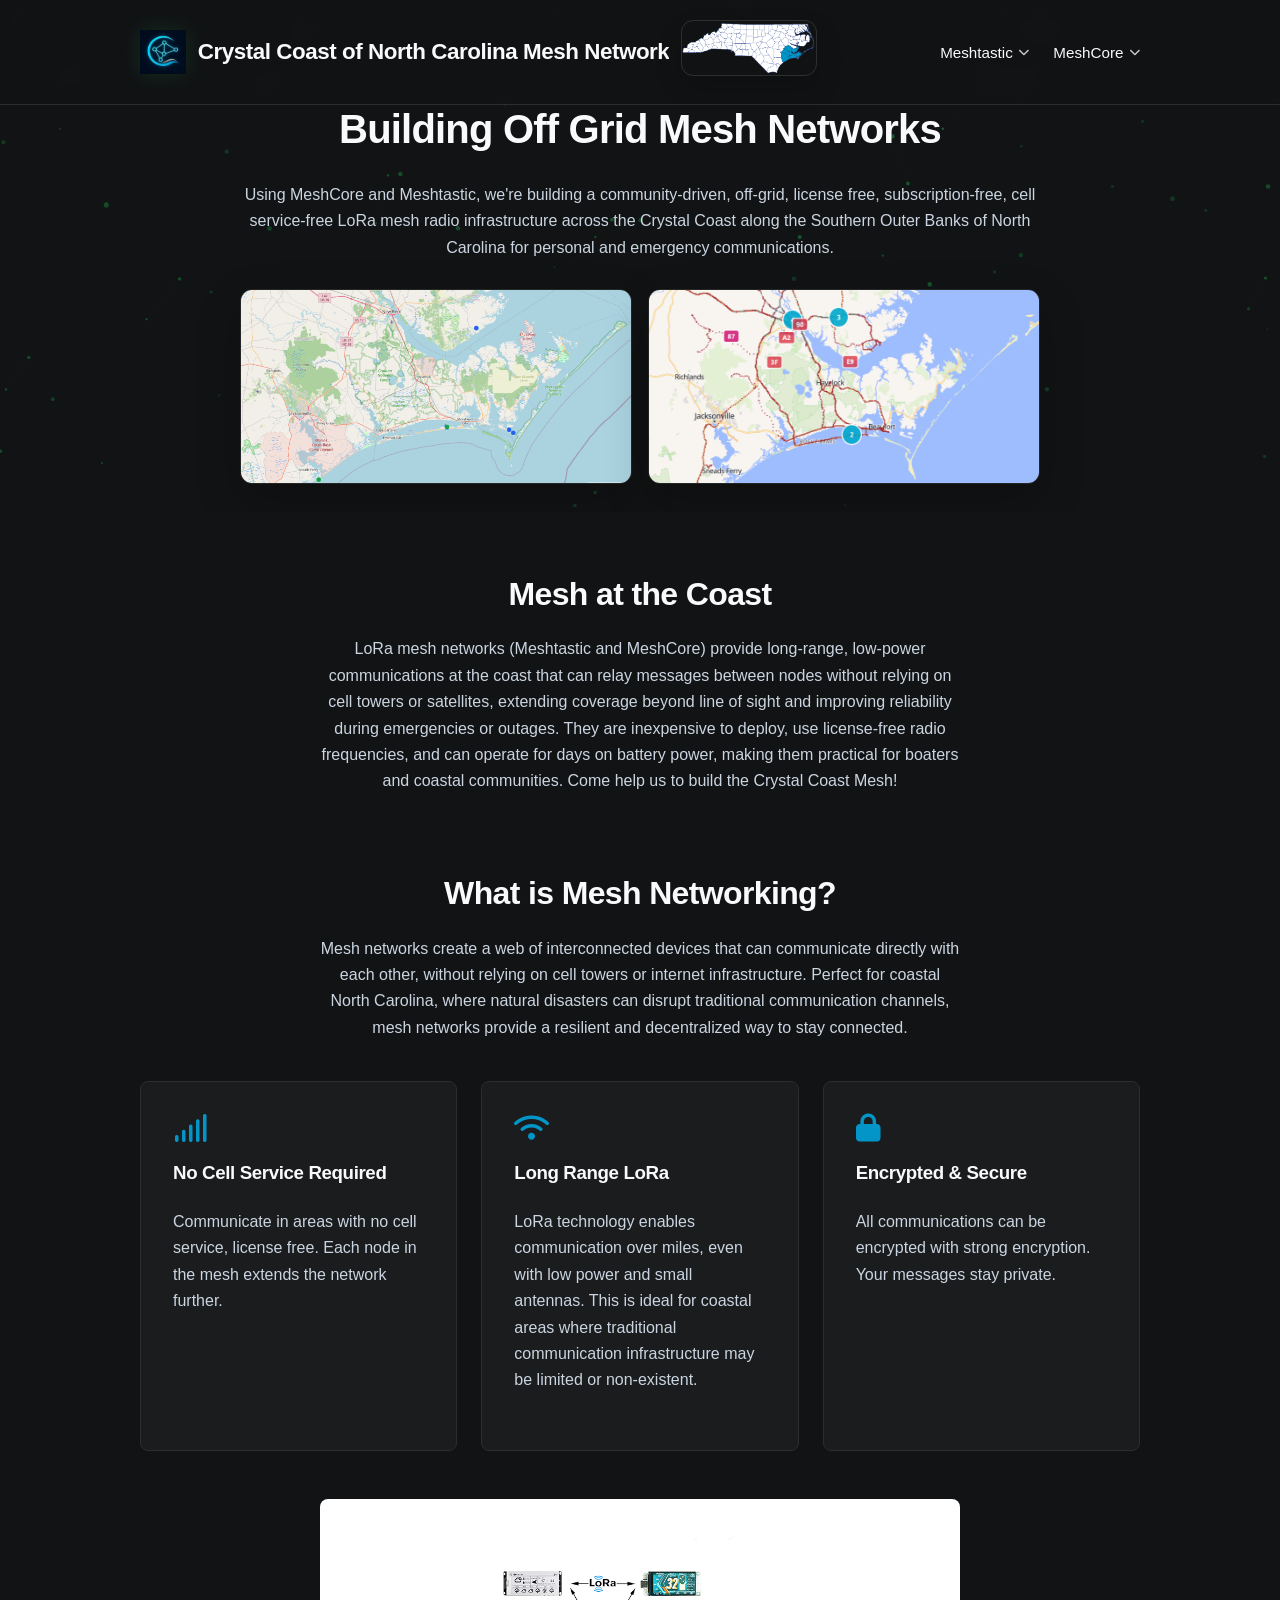
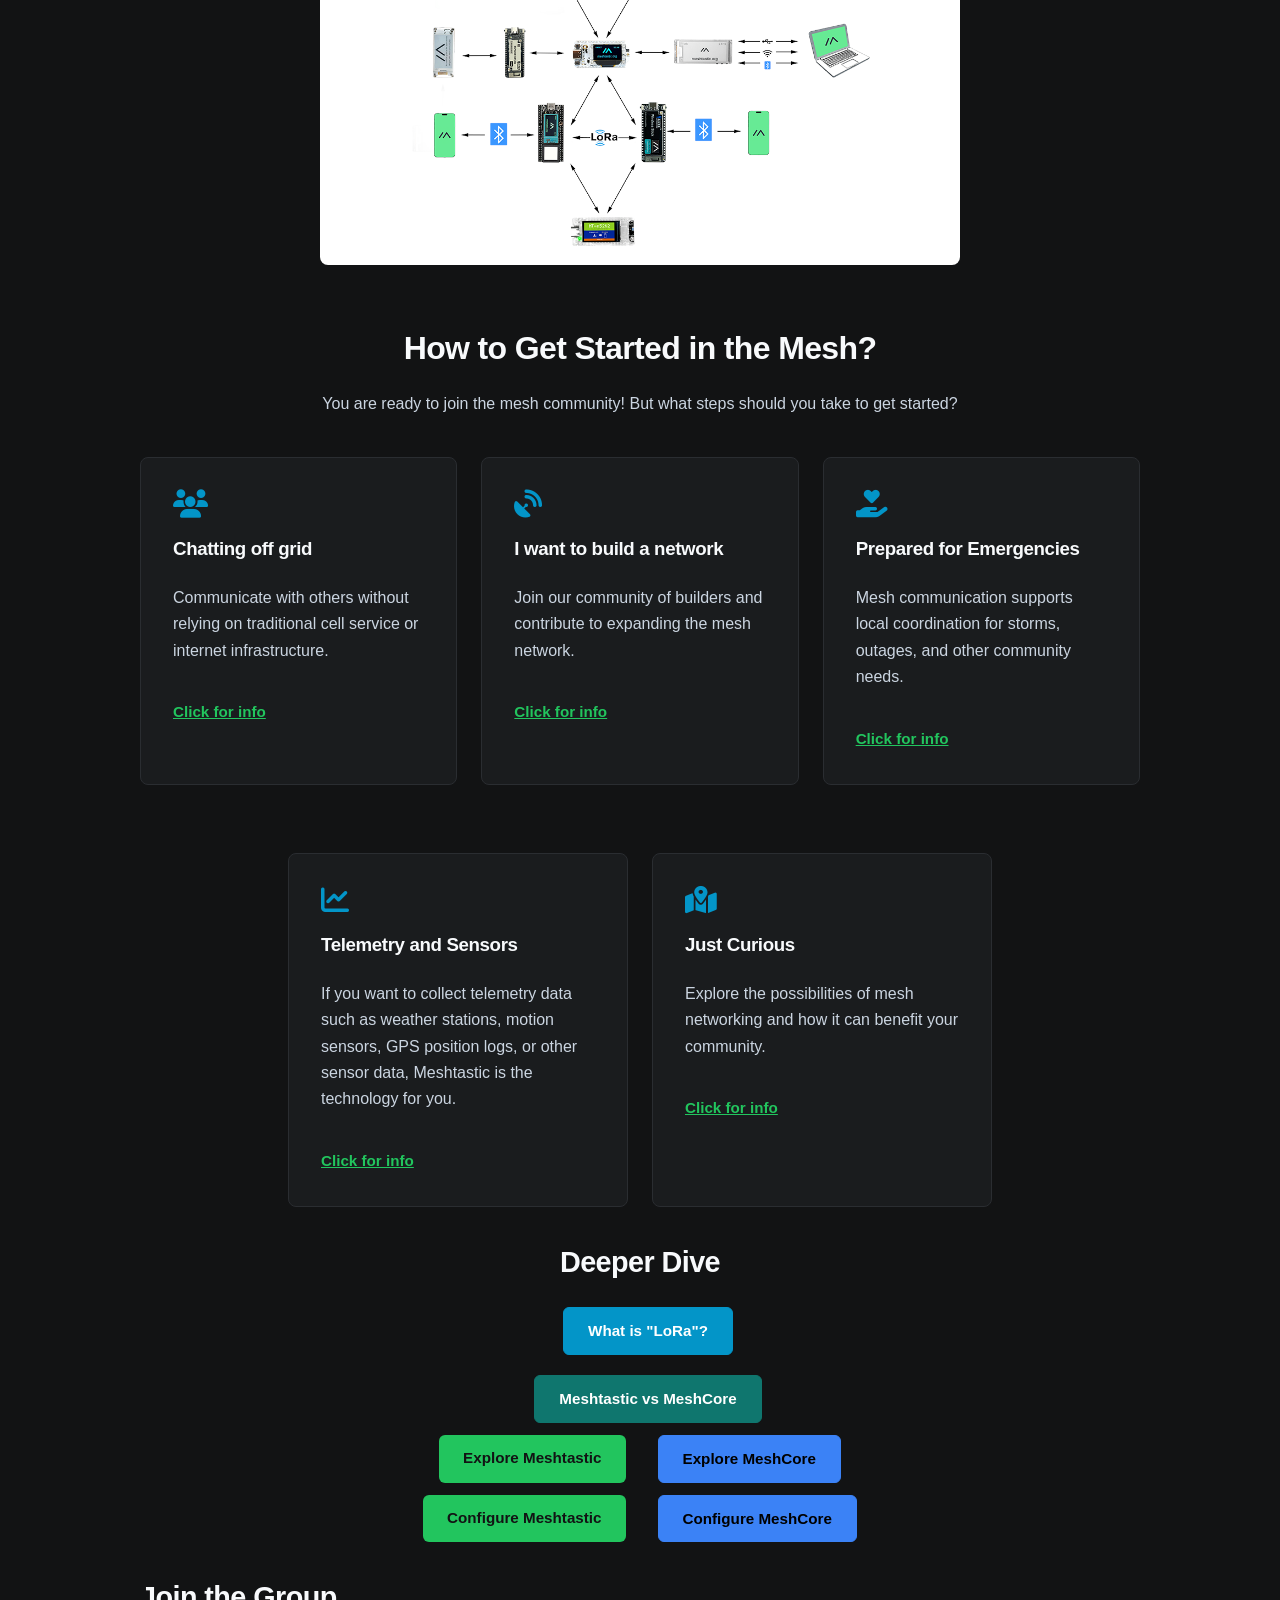
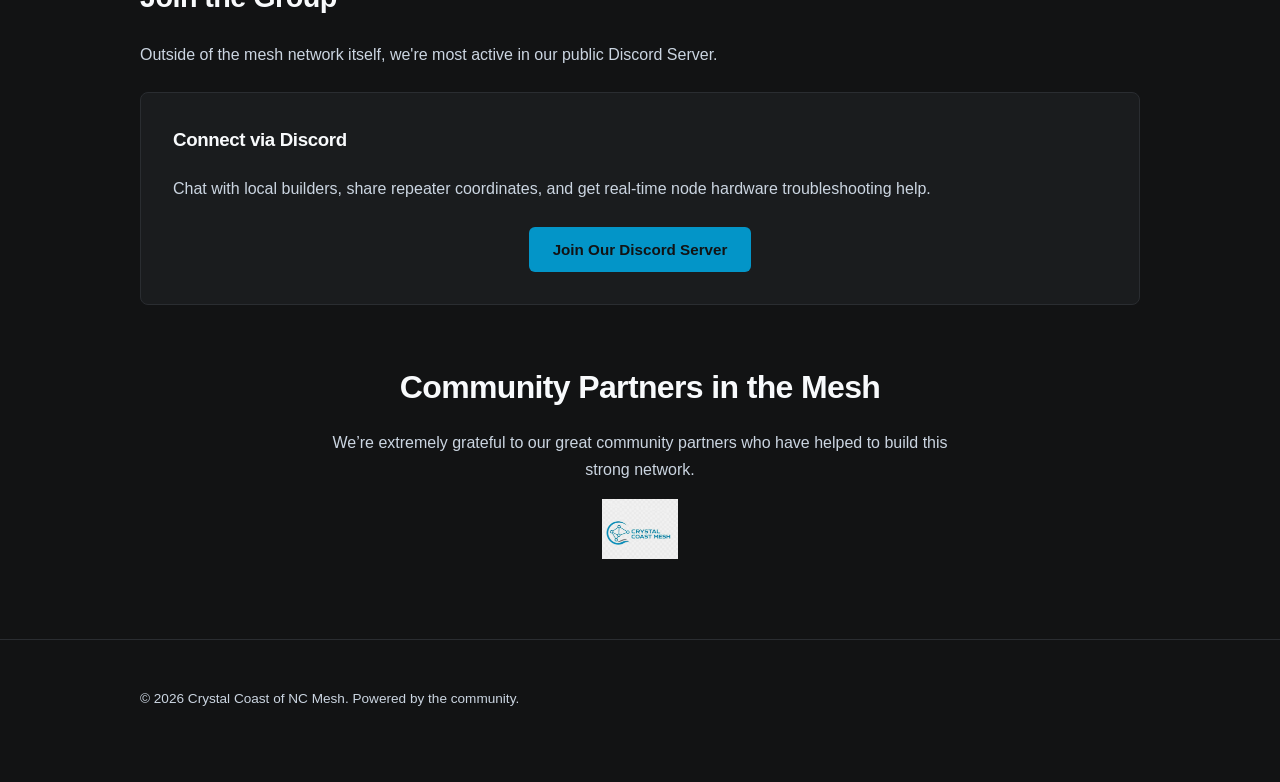
==== index.html @ 2c0e2b64 "Update homepage header and hero layout with mobile nav improvements" ====
<!DOCTYPE html>
<html lang="en">

<head>
    <meta charset="UTF-8">
    <meta name="viewport" content="width=device-width, initial-scale=1.0">
    <title>CC Mesh | Crystal Coast Mesh Network</title>
    <link rel="stylesheet" href="./includes/style.css">
    <link rel="stylesheet" href="https://cdnjs.cloudflare.com/ajax/libs/font-awesome/6.5.2/css/all.min.css"
        integrity="sha512-SnH5WK+bZxgPHs44uWIX+LLJAJ9/2PkPKZ5QiAj6Ta86w+fsb2TkcmfRyVX3pBnMFcV7oQPJkl9QevSCWr3W6A=="
        crossorigin="anonymous" referrerpolicy="no-referrer" />

    <script>
        document.addEventListener("DOMContentLoaded", () => {
            if (window.innerWidth <= 768) {
                const dropdownToggles = document.querySelectorAll('.dropdown-toggle');

                dropdownToggles.forEach(toggle => {
                    toggle.addEventListener('click', (e) => {
                        // Block direct redirect link if mobile sub-menu drawer is collapsed
                        e.preventDefault();
                        const parentLi = toggle.closest('.dropdown');

                        // Toggle active tracking layouts
                        parentLi.classList.toggle('active');
                        const targetMenu = parentLi.querySelector('.dropdown-menu');

                        if (targetMenu.style.display === 'block') {
                            targetMenu.style.display = 'none';
                        } else {
                            targetMenu.style.display = 'block';
                        }
                    });
                });
            }

            // --- 1. Clean Scroll Reveal Effect ---
            const observerOptions = { root: null, rootMargin: "0px", threshold: 0.1 };
            const revealObserver = new IntersectionObserver((entries, observer) => {
                entries.forEach(entry => {
                    if (entry.isIntersecting) {
                        entry.target.style.opacity = "1";
                        entry.target.style.transform = "translateY(0)";
                        observer.unobserve(entry.target);
                    }
                });
            }, observerOptions);

            const animatedElements = document.querySelectorAll(".card, .map-placeholder, .hero-content h1, .hero-content p");
            animatedElements.forEach(el => {
                el.style.opacity = "0";
                el.style.transform = "translateY(20px)";
                el.style.transition = "opacity 0.8s cubic-bezier(0.16, 1, 0.3, 1), transform 0.8s cubic-bezier(0.16, 1, 0.3, 1)";
                revealObserver.observe(el);
            });

            // --- 2. Seamless Mesh Network Canvas Engine ---
            const heroSection = document.querySelector(".hero");
            if (heroSection) {
                const canvas = document.createElement("canvas");
                const ctx = canvas.getContext("2d");

                Object.assign(canvas.style, {
                    position: "absolute", top: "0", left: "0", width: "100%", height: "100%",
                    zIndex: "0", pointerEvents: "none"
                });
                heroSection.style.position = "relative";
                heroSection.insertBefore(canvas, heroSection.firstChild);

                let points = [];
                let maxPoints = 110;
                const maxDist = 165;
                let mouse = { x: null, y: null, radius: 220 };

                window.addEventListener("mousemove", (e) => {
                    const rect = heroSection.getBoundingClientRect();
                    mouse.x = e.clientX - rect.left;
                    mouse.y = e.clientY - rect.top;
                });

                window.addEventListener("mouseleave", () => {
                    mouse.x = null;
                    mouse.y = null;
                });

                class MeshNode {
                    constructor(startX, startY) {
                        // Accepts coordinates if repositioning on screen resize boundaries
                        this.x = startX !== undefined ? startX : Math.random() * canvas.width;
                        this.y = startY !== undefined ? startY : Math.random() * canvas.height;
                        this.vx = (Math.random() - 0.5) * 0.16;
                        this.vy = (Math.random() - 0.5) * 0.16;
                        this.baseRadius = Math.random() * 1.5 + 0.8;
                        this.radius = this.baseRadius;
                        this.pulseFactor = Math.random() * Math.PI;
                        this.depth = Math.random() * 0.5 + 0.3;
                    }
                    update() {
                        this.x += this.vx;
                        this.y += this.vy;

                        if (this.x < 0) this.x = canvas.width;
                        if (this.x > canvas.width) this.x = 0;
                        if (this.y < 0) this.y = canvas.height;
                        if (this.y > canvas.height) this.y = 0;

                        this.pulseFactor += 0.012;
                        this.radius = this.baseRadius + Math.sin(this.pulseFactor) * 0.3;

                        if (mouse.x !== null && mouse.y !== null) {
                            const dx = mouse.x - this.x;
                            const dy = mouse.y - this.y;
                            const distance = Math.hypot(dx, dy);

                            if (distance < mouse.radius) {
                                const force = (mouse.radius - distance) / mouse.radius;
                                this.x -= (dx / distance) * force * 0.35;
                                this.y -= (dy / distance) * force * 0.35;
                            }
                        }
                    }
                    draw() {
                        ctx.beginPath();
                        ctx.arc(this.x, this.y, this.radius, 0, Math.PI * 2);
                        ctx.fillStyle = `rgba(34, 197, 94, ${this.depth * 0.5})`;
                        ctx.fill();
                    }
                }

                // SMART RESIZE: Scales coordinates instead of wiping arrays
                function resizeCanvas() {
                    const oldWidth = canvas.width || heroSection.offsetWidth;
                    const oldHeight = canvas.height || heroSection.offsetHeight;

                    canvas.width = heroSection.offsetWidth;
                    canvas.height = heroSection.offsetHeight;

                    const targetPoints = Math.min(Math.floor((canvas.width * canvas.height) / 7500), maxPoints);

                    if (points.length === 0) {
                        // Initial generation pass on boot up
                        for (let i = 0; i < targetPoints; i++) {
                            points.push(new MeshNode());
                        }
                    } else {
                        // Dynamically re-map current coordinate sets safely
                        points.forEach(p => {
                            p.x = (p.x / oldWidth) * canvas.width;
                            p.y = (p.y / oldHeight) * canvas.height;
                        });

                        // Add or trim nodes smoothly if canvas changes significantly
                        if (points.length < targetPoints) {
                            while (points.length < targetPoints) points.push(new MeshNode());
                        } else if (points.length > targetPoints) {
                            points.splice(targetPoints);
                        }
                    }
                }

                window.addEventListener("resize", resizeCanvas);
                resizeCanvas();

                function animateMesh() {
                    ctx.clearRect(0, 0, canvas.width, canvas.height);

                    for (let i = 0; i < points.length; i++) {
                        points[i].update();
                        points[i].draw();

                        for (let j = i + 1; j < points.length; j++) {
                            const dx = points[i].x - points[j].x;
                            const dy = points[i].y - points[j].y;
                            const dist = Math.hypot(dx, dy);

                            if (dist < maxDist) {
                                let alpha = (1 - dist / maxDist) * 0.13 * (points[i].depth * points[j].depth);

                                if (mouse.x !== null && mouse.y !== null) {
                                    const mDist1 = Math.hypot(mouse.x - points[i].x, mouse.y - points[i].y);
                                    const mDist2 = Math.hypot(mouse.x - points[j].x, mouse.y - points[j].y);
                                    if (mDist1 < mouse.radius || mDist2 < mouse.radius) {
                                        alpha *= 2.0;
                                    }
                                }

                                ctx.beginPath();
                                ctx.moveTo(points[i].x, points[i].y);
                                ctx.lineTo(points[j].x, points[j].y);
                                ctx.strokeStyle = `rgba(34, 197, 94, ${alpha})`;
                                ctx.lineWidth = dist < maxDist * 0.35 ? 0.8 : 0.4;
                                ctx.stroke();

                                if (Math.random() < 0.00025 && dist < maxDist * 0.6) {
                                    ctx.beginPath();
                                    const pct = (Date.now() % 1800) / 1800;
                                    const px = points[i].x + dx * pct;
                                    const py = points[i].y + dy * pct;
                                    ctx.arc(px, py, 1.8, 0, Math.PI * 2);
                                    ctx.fillStyle = `rgba(34, 197, 94, ${points[i].depth})`;
                                    ctx.fill();
                                }
                            }
                        }
                    }
                    requestAnimationFrame(animateMesh);
                }
                animateMesh();
            }

            // --- 3. Simple Back-To-Top Button ---
            const topBtn = document.createElement("button");
            topBtn.innerHTML = '<i class="fa-solid fa-arrow-up"></i>';
            Object.assign(topBtn.style, {
                position: "fixed", bottom: "30px", right: "30px", width: "45px", height: "45px",
                backgroundColor: "#1a1c1e", color: "#22c55e", border: "1px solid #2a2d31",
                borderRadius: "50%", cursor: "pointer", display: "none", zIndex: "2000",
                boxShadow: "0 4px 12px rgba(0,0,0,0.4)", transition: "all 0.3s ease"
            });
            document.body.appendChild(topBtn);

            window.addEventListener("scroll", () => {
                topBtn.style.display = window.scrollY > 400 ? "block" : "none";
            });

            const navToggle = document.querySelector('.nav-toggle');
            const navbar = document.querySelector('.navbar');
            if (navToggle && navbar) {
                navToggle.addEventListener('click', () => {
                    const isOpen = navbar.classList.toggle('nav-open');
                    navToggle.setAttribute('aria-expanded', isOpen ? 'true' : 'false');
                });
            }

            const featureCards = document.querySelectorAll('.feature-card');
            const featurePopup = document.getElementById('feature-popup');
            const featurePopupTitle = document.getElementById('feature-popup-title');
            const featurePopupText = document.getElementById('feature-popup-text');
            const featurePopupLink = document.getElementById('feature-popup-link');
            const featurePopupClose = document.querySelector('.feature-popup-close');

            featureCards.forEach(card => {
                card.addEventListener('click', () => {
                    featurePopupTitle.textContent = card.dataset.title;
                    featurePopupText.textContent = card.dataset.text;
                    if (card.dataset.link) {
                        featurePopupLink.href = card.dataset.link;
                        featurePopupLink.textContent = card.dataset.linkLabel || 'Learn More';
                        featurePopupLink.style.backgroundColor = card.dataset.linkColor || '';
                        featurePopupLink.style.borderColor = card.dataset.linkColor || '';
                        featurePopupLink.style.display = 'inline-block';
                    } else {
                        featurePopupLink.style.backgroundColor = '';
                        featurePopupLink.style.borderColor = '';
                        featurePopupLink.style.display = 'none';
                    }
                    featurePopup.classList.add('active');
                    featurePopup.setAttribute('aria-hidden', 'false');
                });
            });

            const closePopup = () => {
                featurePopup.classList.remove('active');
                featurePopup.setAttribute('aria-hidden', 'true');
                featurePopupLink.style.backgroundColor = '';
                featurePopupLink.style.borderColor = '';
                featurePopupLink.style.display = 'none';
            };

            featurePopupClose.addEventListener('click', closePopup);
            featurePopup.addEventListener('click', (e) => {
                if (e.target === featurePopup) closePopup();
            });

            document.addEventListener('keydown', (e) => {
                if (e.key === 'Escape') closePopup();
            });

            topBtn.addEventListener("click", () => window.scrollTo({ top: 0, behavior: "smooth" }));
            topBtn.addEventListener("mouseenter", () => {
                topBtn.style.backgroundColor = "rgba(34, 197, 94, 0.1)";
                topBtn.style.borderColor = "#22c55e";
                topBtn.style.boxShadow = "0 0 15px rgba(34, 197, 94, 0.3)";
            });
            topBtn.addEventListener("mouseleave", () => {
                topBtn.style.backgroundColor = "#1a1c1e";
                topBtn.style.borderColor = "#2a2d31";
                topBtn.style.boxShadow = "0 4px 12px rgba(0,0,0,0.4)";
            });
        });
    </script>


</head>

<body>

    <!-- Header Navigation Bar Layer -->
    <header class="navbar">
        <div class="container">
            <div class="header-brand">
                <!-- Path explicitly updated to target the local directory syntax -->
                <a href="index.html" class="logo-brand">
                    <img src="./img/CCM_logo-night.png" alt="CC Mesh Logo" class="brand-img">
                </a>
                <div class="brand-text">Crystal Coast of North Carolina Mesh Network</div>
                <div class="header-map">
                    <img src="./img/north-carolina-map-1200px-edit-sized.png" alt="North Carolina map">
                </div>
            </div>
            <button class="nav-toggle" aria-expanded="false" aria-label="Toggle navigation">
                <i class="fa-solid fa-bars"></i>
            </button>
            <nav>
                <ul class="nav-links">
                    <!-- Meshtastic Dropdown Nesting Menu -->
                    <li class="dropdown">
                        <a href="meshtastic.html" class="dropdown-toggle">Meshtastic <i
                                class="fa-solid fa-chevron-down nav-arrow"></i></a>
                        <ul class="dropdown-menu">
                            <li><a href="meshtastic-vs-meshcore.html"><i class="fa-solid fa-scale-balanced"></i> Meshtastic vs MeshCore</a></li>
                            <li><a href="meshtastic.html"><i class="fa-solid fa-circle-info"></i> Network Info</a></li>
                            <li><a href="config-meshtastic.html"><i class="fa-solid fa-sliders"></i> Setup Instructions</a>
                            </li>
                        </ul>
                    </li>

                    <!-- MeshCore Dropdown Nesting Menu -->
                    <li class="dropdown">
                        <a href="meshcore.html" class="dropdown-toggle">MeshCore <i
                                class="fa-solid fa-chevron-down nav-arrow"></i></a>
                        <ul class="dropdown-menu">
                            <li><a href="meshtastic-vs-meshcore.html"><i class="fa-solid fa-scale-balanced"></i> Meshtastic vs MeshCore</a></li>
                            <li><a href="meshcore.html"><i class="fa-solid fa-circle-info"></i> Network Info</a></li>
                            <li><a href="config-meshcore.html"><i class="fa-solid fa-sliders"></i> Setup Instructions</a>
                            </li>
                        </ul>
                    </li>
                </ul>
            </nav>
        </div>
    </header>

    <!-- Canvas Hero Target Zone -->
    <section class="hero">
        <div class="container hero-content">
            <h1>Building Off Grid Mesh Networks</h1>
            <p>Using MeshCore and Meshtastic, we're building a community-driven, off-grid, license free, subscription-free, cell service-free LoRa mesh radio infrastructure across the Crystal Coast along the Southern Outer Banks of North Carolina for personal and emergency communications.</p>
            <div class="hero-image side-by-side">
                <img src="./img/MeshtasticEWNBannerMap.png" alt="Meshtastic EWN banner map">
                <img src="./img/EWNBannerMap.png" alt="EWN banner map">
            </div>
        </div>
    </section>
    <section class="hero-content-block">
        <div class="container">
            <div class="hero-content-extended">
                <h2>Mesh at the Coast</h2>
                <p>LoRa mesh networks (Meshtastic and MeshCore) provide long-range, low-power communications at the coast that can relay messages between nodes without relying on cell towers or satellites, extending coverage beyond line of sight and improving reliability during emergencies or outages. They are inexpensive to deploy, use license-free radio frequencies, and can operate for days on battery power, making them practical for boaters and coastal communities. Come help us to build the Crystal Coast Mesh!</p>
            </div>
        </div>
    </section>
    <section class="hero-content-block">
        <div class="container">
            <div class="hero-content-extended">
                <h2>What is Mesh Networking?</h2>
                <p>Mesh networks create a web of interconnected devices that can communicate directly with each other, without relying on cell towers or internet infrastructure. Perfect for coastal North Carolina, where natural disasters can disrupt traditional communication channels, mesh networks provide a resilient and decentralized way to stay connected.</p>
            </div>
        </div>
    </section>

    <!-- Project Pillars Layout Block -->
    <section id="about" class="features">
        <div class="container">
            <div class="grid-3">
                <div class="card feature-card" data-title="No Cell Service Required" data-text="Stay connected in areas without coverage by relying on local mesh nodes and repeater links.">
                    <i class="fa-solid fa-signal feature-icon" style="color: #0395c8;"></i>
                    <h3>No Cell Service Required</h3>
                    <p>Communicate in areas with no cell service, license free. Each node in the mesh extends the network further.</p>
                </div>
                <div class="card feature-card" data-title="Long Range LoRa" data-text="LoRa links can reach impressive distances with low power, making them ideal for coastal and rural use.">
                    <i class="fa-solid fa-wifi feature-icon" style="color: #0395c8;"></i>
                    <h3>Long Range LoRa</h3>
                    <p>LoRa technology enables communication over miles, even with low power and small antennas. This is ideal for coastal areas where traditional communication infrastructure may be limited or non-existent.</p>
                </div>
                <div class="card feature-card" data-title="Encrypted & Secure" data-text="Your messages can be protected with encryption so communications stay private and resilient.">
                    <i class="fa-solid fa-lock feature-icon" style="color: #0395c8;"></i>
                    <h3>Encrypted & Secure</h3>
                    <p>All communications can be encrypted with strong encryption. Your messages stay private.</p>
                </div>
            </div>
        </div>
    </section>
    <section class="hero-content-block">
        <div class="container">
            <div class="hero-content-extended">
                <img src="./img/meshtasti-relatedc-.png" alt="Meshtastic related graphic" style="margin-bottom: 1rem; max-width: 100%; height: auto; border-radius: 0.5rem;">
                <h2>How to Get Started in the Mesh?</h2>
                <p>You are ready to join the mesh community! But what steps should you take to get started?</p>
             </div>
        </div>
    </section>
    <section class="features">
        <div class="container" style="display: flex; flex-direction: column; align-items: center;">
            <div class="grid-3">
                <div class="card feature-card" data-title="Start with Meshtastic" data-text="Meshtastic is the easiest way to get started with off-grid messaging. Grab a $20 device, flash it in your browser, and pair it with your phone." data-link="meshtastic.html" data-link-label="Go to Meshtastic Page">
                    <i class="fa-solid fa-users feature-icon" style="color: #0395c8;"></i>
                    <h3>Chatting off grid</h3>
                    <p>Communicate with others without relying on traditional cell service or internet infrastructure.</p>
                    <a href="#" class="popup-link" onclick="event.preventDefault();">Click for info</a>
                </div>
                <div class="card feature-card" data-title="Explore MeshCore" data-text="MeshCore is built for network infrastructure with dedicated repeaters and room servers. Great for planned deployments and larger networks." data-link="meshcore.html" data-link-label="Go to MeshCore Page" data-link-color="#3b82f6">
                    <i class="fa-solid fa-satellite-dish feature-icon" style="color: #0395c8;"></i>
                    <h3>I want to build a network</h3>
                    <p>Join our community of builders and contribute to expanding the mesh network.</p>
                    <a href="#" class="popup-link" onclick="event.preventDefault();">Click for info</a>
                </div>
                <div class="card feature-card" data-title="Build Your Emergency Kit" data-text="A standalone device like the T-Deck with a good antenna gives you comms when cell and internet are down. No phone needed.">
                    <i class="fa-solid fa-hand-holding-heart feature-icon" style="color: #0395c8;"></i>
                    <h3>Prepared for Emergencies</h3>
                    <p>Mesh communication supports local coordination for storms, outages, and other community needs.</p>
                    <a href="#" class="popup-link" onclick="event.preventDefault();">Click for info</a>
                </div>
            </div>
            <div style="height: 1.25rem;"></div>
            <div style="display: flex; justify-content: center; gap: 1.5rem; flex-wrap: wrap; margin: 1.5rem auto 0; max-width: 900px; width: 100%;">
                <div class="card feature-card" style="flex: 0 1 340px; max-width: 340px;" data-title="Telemetry and Sensors" data-text="If you want to collect telemetry data such as weather stations, motion sensors, GPS position logs, or other sensor data, Meshtastic is the technology for you." data-link="meshtastic.html" data-link-label="Go to Meshtastic Page">
                    <i class="fa-solid fa-chart-line feature-icon" style="color: #0395c8;"></i>
                    <h3>Telemetry and Sensors</h3>
                    <p>If you want to collect telemetry data such as weather stations, motion sensors, GPS position logs, or other sensor data, Meshtastic is the technology for you.</p>
                    <a href="#" class="popup-link" onclick="event.preventDefault();">Click for info</a>
                </div>
                <div class="card feature-card" style="flex: 0 1 340px; max-width: 340px;" data-title="Learn the Basics" data-text="Mesh networking lets devices talk to each other without cell towers or internet. LoRa radios can reach miles on tiny amounts of power." data-link="lora.html" data-link-label="Go to What is LoRa?" data-link-color="#0395c8">
                    <i class="fa-solid fa-map-location-dot feature-icon" style="color: #0395c8;"></i>
                    <h3>Just Curious</h3>
                    <p>Explore the possibilities of mesh networking and how it can benefit your community.</p>
                    <a href="#" class="popup-link" onclick="event.preventDefault();">Click for info</a>
                </div>
            </div>
        </div>
    </section>

    <div id="feature-popup" class="feature-popup" aria-hidden="true">
        <div class="feature-popup-content">
            <button class="feature-popup-close" aria-label="Close popup">×</button>
            <h3 id="feature-popup-title"></h3>
            <p id="feature-popup-text"></p>
            <a id="feature-popup-link" href="meshtastic.html" class="btn btn-primary" style="margin-top: 1rem; display: none;">Go to Meshtastic Page</a>
        </div>
    </div>
    <section class="hero-buttons-section">
        <div class="container">
            <h2 style="text-align: center; margin-bottom: 1rem;">Deeper Dive</h2>
            <div class="hero-buttons">
                <a href="lora.html" class="btn btn-secondary" style="background-color: #0395c8 !important; color: #ffffff !important; border-color: #0395c8;">What is "LoRa"?</a>
            </div>
            <div class="hero-buttons">
                <a href="meshtastic-vs-meshcore.html" class="btn btn-secondary" style="background-color: #0f766e !important; color: #ffffff !important; border-color: #0f766e;">Meshtastic vs MeshCore</a>
            </div>
            <div class="hero-buttons" style="margin-top: 0.75rem;">
                <a href="meshtastic.html" class="btn btn-primary">Explore Meshtastic</a>
                <a href="meshcore.html" class="btn btn-secondary" style="background-color: #3b82f6 !important; color: #000000 !important; border-color: #3b82f6;">Explore MeshCore</a>
            </div>
            <div class="hero-buttons" style="margin-top: 0.75rem;">
                <a href="config-meshtastic.html" class="btn btn-primary">Configure Meshtastic</a>
                <a href="config-meshcore.html" class="btn btn-secondary" style="background-color: #3b82f6 !important; color: #000000 !important; border-color: #3b82f6;">Configure MeshCore</a>
            </div>
        </div>
    </section>
    <section class="guide-section">
        <div class="container">
            <h2>Join the Group</h2>
            <p>Outside of the mesh network itself, we're most active in our public Discord Server.</p>
            <div class="card">
                <h3>Connect via Discord</h3>
                <p>Chat with local builders, share repeater coordinates, and get real-time node hardware troubleshooting
                    help.</p>
                <a href="https://discord.gg/AXgrQzhGuX" target="_blank" class="btn btn-primary" style="background-color: #0395c8; border-color: #0395c8; display: block; width: fit-content; margin: 0.5rem auto 0;">Join Our
                    Discord Server</a>
            </div>
        </div>
    </section>

    <section class="hero-content-block">
        <div class="container">
            <div class="hero-content-extended">
                <h2>Community Partners in the Mesh</h2>
                <p>We’re extremely grateful to our great community partners who have helped to build this strong network.</p>
                <div class="logo-strip">
                    <img src="./img/CrystalCoastMesh.png" alt="Crystal Coast Mesh logo" class="partner-logo">
                    <img src="./img/pka_logo.png" alt="PKA logo" class="partner-logo" hidden>
                    <img src="./img/topks_logo.webp" alt="Topks logo" class="partner-logo" hidden>
                </div>
            </div>
        </div>
    </section>

    <footer class="footer">
        <div class="container">
            <p>© 2026 Crystal Coast of NC Mesh. Powered by the community.</p>
        </div>
    </footer>

    <!-- Insert your smart canvas animation script asset block directly below here -->
</body>

</html>
---- includes/style.css ----
/* ==========================================================================
   1. Core Variables & Base Reset Matrix
   ========================================================================== */
:root {
    --bg-dark: #121314;       /* Deep obsidian canvas background tint */
    --bg-card: #1a1c1e;       /* Clean matte dark-gray container background */
    --text-main: #f8fafc;     /* Clean off-white bold header text elements */
    --text-muted: #cbd5e1;    /* Highly readable slate-gray base copy text */
    --accent-green: #22c55e;  /* Distinctive NC Mesh vibrant brand green */
    --border-color: #2a2d31;  /* Balanced section division boundary line border */
}

* {
    margin: 0;
    padding: 0;
    box-sizing: border-box;
}

html {
    scroll-behavior: smooth;
}

body {
    font-family: -apple-system, BlinkMacSystemFont, "Segoe UI", Roboto, Helvetica, Arial, sans-serif;
    background-color: var(--bg-dark);
    color: var(--text-muted);
    line-height: 1.65;
    font-size: 1rem;
    overflow-x: hidden;
}

.container {
    width: 90%;
    max-width: 1000px;
    margin: 0 auto;
}

/* ==========================================================================
   2. Browser Custom Scrollbar Elements
   ========================================================================== */
::-webkit-scrollbar {
    width: 10px;
    height: 10px;
}

::-webkit-scrollbar-track {
    background: var(--bg-dark);
}

::-webkit-scrollbar-thumb {
    background: #2a2d31;
    border-radius: 20px;
    border: 2px solid var(--bg-dark);
    transition: background 0.3s ease;
}

::-webkit-scrollbar-thumb:hover {
    background: var(--accent-green);
    box-shadow: 0 0 10px rgba(34, 197, 94, 0.5);
}

@supports (scrollbar-color: auto) {
    html {
        scrollbar-width: thin;
        scrollbar-color: #2a2d31 var(--bg-dark);
    }
}

/* ==========================================================================
   3. Global Typography & Core Anchor Formatting
   ========================================================================== */
h1, h2, h3, .hero h1 {
    color: var(--text-main);
    font-weight: 700;
    letter-spacing: -0.02em;
    margin-bottom: 1.25rem;
}

.hero h1 {
    font-size: 2.5rem;
}

h2 {
    font-size: 1.8rem;
    margin-top: 2rem;
}

p {
    margin-bottom: 1.5rem;
    color: var(--text-muted);
}

a {
    color: var(--accent-green);
    text-decoration: none;
    font-weight: 500;
    transition: opacity 0.2s ease, text-shadow 0.3s ease !important;
}

a:hover {
    text-decoration: underline;
    opacity: 0.9;
    text-shadow: 0 0 8px rgba(34, 197, 94, 0.6);
}

/* ==========================================================================
   4. Header Navigation Bar Layout & Logo Branding
   ========================================================================== */
.navbar {
    background-color: rgba(18, 19, 20, 0.9);
    backdrop-filter: blur(10px);
    -webkit-backdrop-filter: blur(10px);
    position: fixed;
    top: 0;
    width: 100%;
    z-index: 1000;
    border-bottom: 1px solid var(--border-color);
    padding: 1.25rem 0;
}

.navbar .container {
    display: flex;
    justify-content: space-between;
    align-items: center;
    gap: 1rem;
}

.header-brand {
    display: flex;
    align-items: center;
    gap: 0.75rem;
    flex-wrap: nowrap;
    min-width: 0;
}

.logo-brand {
    display: flex;
    align-items: center;
    gap: 0.75rem;
    text-decoration: none;
    padding: 0.25rem 0;
}

.brand-text {
    flex: 1 1 auto;
    min-width: 0;
    margin: 0;
    line-height: 1.2;
    white-space: nowrap;
    overflow: hidden;
    text-overflow: ellipsis;
}

.header-map img {
    height: 3.5rem;
    width: auto;
    display: inline-block;
    border-radius: 0.75rem;
    border: 1px solid rgba(255, 255, 255, 0.12);
    box-shadow: 0 12px 26px rgba(0, 0, 0, 0.18);
}

.brand-img {
    height: 44px;
    width: auto;
    object-fit: contain;
    filter: drop-shadow(0 0 10px rgba(34, 197, 94, 0.15));
    transition: transform 0.4s cubic-bezier(0.16, 1, 0.3, 1) !important;
}

.brand-text {
    font-size: 1.4rem;
    font-weight: 700;
    color: var(--text-main);
    letter-spacing: -0.02em;
    transition: color 0.3s ease;
}

.brand-text span {
    color: var(--accent-green);
    font-weight: 800;
}

.logo-brand:hover {
    text-decoration: none;
}

.logo-brand:hover .brand-img {
    transform: scale(1.04);
    filter: drop-shadow(0 0 16px rgba(34, 197, 94, 0.45));
}

.logo-brand:hover .brand-text {
    text-shadow: 0 0 8px rgba(255, 255, 255, 0.2);
}

@media (max-width: 900px) {
    .navbar .container {
        flex-direction: column;
        align-items: flex-start;
    }

    .header-brand {
        width: 100%;
    }

    .nav-links {
        width: 100%;
        margin-top: 0.75rem;
    }
}

.nav-links {
    display: flex;
    list-style: none;
    gap: 1.5rem;
}

.nav-toggle {
    display: none;
    background: transparent;
    border: 1px solid rgba(255,255,255,0.15);
    color: var(--text-main);
    padding: 0.65rem 0.75rem;
    border-radius: 0.5rem;
    cursor: pointer;
    font-size: 1.1rem;
    align-self: center;
}

.nav-toggle:hover {
    background: rgba(255,255,255,0.05);
}

.nav-links a {
    color: var(--text-main);
    font-weight: 500;
    font-size: 0.95rem;
    transition: all 0.4s cubic-bezier(0.16, 1, 0.3, 1) !important;
}

.nav-links a:hover {
    text-decoration: none;
    color: var(--accent-green);
}

.nav-links a.active {
    color: var(--accent-green) !important;
    border-bottom: 2px solid var(--accent-green);
    padding-bottom: 0.25rem;
    text-shadow: 0 0 8px rgba(34, 197, 94, 0.6);
}

/* ==========================================================================
   5. Interactive Structure Hardware Acceleration Overrides
   ========================================================================== */
.card, .map-placeholder, .btn {
    transition: all 0.4s cubic-bezier(0.16, 1, 0.3, 1) !important;
    position: relative;
    overflow: hidden;
}

/* ==========================================================================
   6. Hero & Main Section Component Layouts
   ========================================================================== */
.hero {
    padding: 6rem 0 1.75rem 0;
    position: relative;
    overflow: hidden;
}

.hero-content {
    position: relative;
    z-index: 10;
    max-width: 800px;
    text-align: center;
}

.hero-image {
    margin-top: 1rem;
}

.hero-content-block {
    padding: 1.5rem 0 1rem;
}

.hero-content-extended {
    max-width: 640px;
    margin: 0 auto;
    text-align: center;
}

.hero-content-block h2 {
    font-size: 2rem;
    margin-bottom: 1rem;
}

.hero-content-block p {
    margin: 0 auto;
    max-width: 720px;
    color: var(--text-muted);
}

.logo-strip {
    display: flex;
    justify-content: center;
    align-items: center;
    gap: 1rem;
    margin-top: 1rem;
    flex-wrap: wrap;
}

.partner-logo {
    max-height: 60px;
    width: auto;
    opacity: 0.95;
    transition: opacity 0.2s ease;
}

.partner-logo:hover {
    opacity: 1;
}

.hero-image {
    margin-top: 1.75rem;
}

.hero-image img {
    width: 100%;
    max-width: 1000px;
    height: auto;
    display: inline-block;
    border-radius: 0.75rem;
    border: 1px solid rgba(255, 255, 255, 0.08);
    box-shadow: 0 18px 45px rgba(0, 0, 0, 0.22);
}

.hero-image.side-by-side {
    display: flex;
    justify-content: center;
    gap: 1rem;
    flex-wrap: wrap;
}

.hero-image.side-by-side img {
    width: calc(50% - 0.5rem);
    max-width: 560px;
}

.hero-buttons {
    display: flex;
    justify-content: center;
    gap: 1rem;
    flex-wrap: wrap;
    margin-top: 1.25rem;
}

/* Structural Features Element Grid */
.grid-3 {
    display: grid;
    grid-template-columns: repeat(auto-fit, minmax(240px, 1fr));
    gap: 1.5rem;
    padding: 1.5rem 0;
    align-items: stretch;
    justify-items: center;
    max-width: 1100px;
    margin: 0 auto;
}

.features .container {
    display: flex;
    justify-content: center;
}

.comparison-layout {
    display: flex;
    flex-direction: column;
    align-items: center;
    gap: 1.5rem;
    width: 100%;
    max-width: 1100px;
    margin: 0 auto;
    padding: 1.5rem 0;
}

.comparison-top {
    display: grid;
    grid-template-columns: repeat(auto-fit, minmax(240px, 1fr));
    gap: 1.5rem;
    width: 100%;
    justify-items: center;
    align-items: stretch;
}

.comparison-layout .card {
    text-align: center;
    width: calc(100% + 30px);
    max-width: 390px;
}

.comparison-card {
    max-width: 980px;
    width: calc(100% + 60px);
}

.compare-table {
    width: 100%;
    border-collapse: collapse;
    margin-top: 1rem;
    font-size: 0.95rem;
}

.compare-table th,
.compare-table td {
    padding: 0.75rem;
    border: 1px solid rgba(255, 255, 255, 0.08);
}

.compare-table th {
    background: rgba(255, 255, 255, 0.04);
    color: var(--accent-green);
}

.compare-table th:first-child {
    color: #0B6FAB;
}

.compare-table th:nth-child(3) {
    color: #0B6FAB;
}

.compare-table td:first-child {
    text-align: left;
    font-weight: 600;
}

.compare-table td:nth-child(2),
.compare-table td:nth-child(3) {
    text-align: center;
}

@media (max-width: 768px) {
    .comparison-top {
        grid-template-columns: 1fr;
    }

    .comparison-layout .card {
        max-width: none;
    }
}

/* Glass effect for structural cards when hovered */
.card {
    background-color: var(--bg-card);
    padding: 2rem;
    border-radius: 0.5rem;
    border: 1px solid var(--border-color);
}

.card:hover {
    background-color: rgba(26, 28, 30, 0.65) !important;
    backdrop-filter: blur(12px) saturate(180%);
    -webkit-backdrop-filter: blur(12px) saturate(180%);
    border-color: rgba(34, 197, 94, 0.45) !important;
    box-shadow: 0 12px 40px rgba(0, 0, 0, 0.5), 
                0 0 20px rgba(34, 197, 94, 0.15);
    transform: translateY(-4px);
}

.meshcore-choice-card:hover {
    border-color: rgba(59, 130, 246, 0.45) !important;
    box-shadow: 0 12px 40px rgba(0, 0, 0, 0.5),
                0 0 16px rgba(59, 130, 246, 0.12);
}

.feature-icon {
    font-size: 1.75rem;
    color: var(--accent-green);
    margin-bottom: 1rem;
}

.feature-card {
    cursor: pointer;
}

.feature-card:hover {
    transform: translateY(-6px);
    cursor: pointer;
}

.popup-link {
    display: inline-block;
    margin-top: 0.7rem;
    color: var(--accent-green);
    font-size: 0.95rem;
    font-weight: 600;
    text-decoration: underline;
}

.popup-link:hover {
    color: var(--text-main);
}

.feature-popup {
    position: fixed;
    inset: 0;
    background: rgba(0, 0, 0, 0.72);
    display: flex;
    align-items: center;
    justify-content: center;
    padding: 1.5rem;
    z-index: 3000;
    opacity: 0;
    pointer-events: none;
    transition: opacity 0.3s ease;
}

.feature-popup.active {
    opacity: 1;
    pointer-events: auto;
}

.feature-popup-content {
    background: var(--bg-card);
    border: 1px solid var(--accent-green);
    border-radius: 0.75rem;
    padding: 1.5rem;
    max-width: 420px;
    width: 100%;
    box-shadow: 0 12px 40px rgba(0, 0, 0, 0.35);
    position: relative;
}

.feature-popup-close {
    position: absolute;
    top: 0.75rem;
    right: 0.75rem;
    background: transparent;
    border: none;
    color: var(--text-main);
    font-size: 1.4rem;
    cursor: pointer;
}

.feature-popup-content h3 {
    margin-bottom: 0.75rem;
    color: var(--text-main);
}

/* ==========================================================================
   7. Map Framework Wrapper Containers
   ========================================================================== */
.map-section {
    padding: 2rem 0;
}

.map-placeholder {
    background-color: var(--bg-card);
    border: 1px solid var(--border-color);
    border-radius: 0.5rem;
    height: 450px;
    margin-top: 1rem;
    display: flex;
    flex-direction: column;
    justify-content: center;
    align-items: center;
    color: var(--text-muted);
}

.map-placeholder:hover {
    background-color: rgba(26, 28, 30, 0.65) !important;
    backdrop-filter: blur(12px) saturate(180%);
    -webkit-backdrop-filter: blur(12px) saturate(180%);
    border-color: rgba(34, 197, 94, 0.45) !important;
    box-shadow: 0 12px 40px rgba(0, 0, 0, 0.5), 
                0 0 20px rgba(34, 197, 94, 0.15);
    transform: translateY(-4px);
}

.map-placeholder i {
    font-size: 2.5rem;
    color: var(--accent-green);
    margin-bottom: 1rem;
}

/* ==========================================================================
   8. UI Interactive Action Buttons
   ========================================================================== */
.btn {
    display: inline-block;
    padding: 0.65rem 1.5rem;
    border-radius: 0.375rem;
    font-weight: 600;
    font-size: 0.95rem;
}

.btn-primary {
    background-color: var(--accent-green);
    color: var(--bg-dark) !important;
}

.btn-primary:hover {
    text-decoration: none;
    background-color: #22c55e !important;
    box-shadow: 0 0 25px rgba(34, 197, 94, 0.5) !important;
    transform: translateY(-2px);
}

.btn-secondary {
    background-color: transparent;
    color: var(--text-main) !important;
    border: 1px solid #4a4e54;
    margin-left: 1rem;
}

.btn-secondary:hover {
    text-decoration: none;
    background-color: rgba(255, 255, 255, 0.03) !important;
    backdrop-filter: blur(8px);
    -webkit-backdrop-filter: blur(8px);
    border-color: rgba(255, 255, 255, 0.3) !important;
    transform: translateY(-2px);
}

/* ==========================================================================
   9. Footer & Branding Metadata Section Notes
   ========================================================================== */
.footer {
    border-top: 1px solid var(--border-color);
    padding: 3rem 0;
    margin-top: 4rem;
    font-size: 0.85rem;
    color: #64748b;
}

/* ==========================================================================
   10. Fluid Screen Adaptation & Mobile Media Boundaries
   ========================================================================== */
@media (max-width: 768px) {
    .navbar {
        padding: 0.75rem 0;
    }

    .navbar .container {
        flex-direction: column;
        align-items: flex-start;
        gap: 0.65rem;
        width: 100%;
        padding: 0 1rem;
    }
    
    .header-brand {
        display: flex;
        flex-direction: column;
        align-items: flex-start;
        gap: 0.5rem;
        width: 100%;
    }

    .logo-brand {
        display: flex;
        align-items: center;
        flex-wrap: wrap;
        gap: 0.5rem;
        width: 100%;
    }
    
    .brand-img {
        height: 32px;
    }
    
    .brand-text {
        font-size: 0.95rem;
        line-height: 1.2;
        white-space: normal;
        width: 100%;
    }

    .header-map img {
        height: 2.5rem;
    }
    
    .nav-toggle {
        display: inline-flex;
    }

    .nav-links {
        display: flex !important;
        flex-direction: column !important;
        width: 100%;
        margin: 0;
        padding: 0;
        list-style: none;
        gap: 0.4rem;
        max-height: 0;
        overflow: hidden;
        transition: max-height 0.35s ease;
    }

    .navbar.nav-open .nav-links {
        max-height: 500px;
    }

    .nav-links li {
        display: block;
        width: 100%;
    }

    .nav-links a {
        font-size: 0.92rem;
        white-space: normal;
        display: block;
        text-align: center;
        padding: 0.35rem 0;
    }
    
    .hero {
        padding: 6.5rem 0 1.75rem 0;
    }

    .hero h1 {
        font-size: 1.8rem;
        line-height: 1.2;
    }

    .hero-content p {
        font-size: 1rem;
    }

    .hero-content-block {
        padding: 1.5rem 0 1rem;
    }

    .hero-content-block h2 {
        font-size: 1.5rem;
    }

    .hero-content-extended {
        max-width: 100%;
    }

    .hero-buttons {
        gap: 0.75rem;
        margin-top: 0.75rem;
    }

    .hero-buttons .btn {
        width: 100%;
        max-width: 300px;
        margin: 0;
    }

    .btn-secondary {
        margin-left: 0;
        margin-top: 0.5rem;
    }

    .btn, .btn-primary, .btn-secondary {
        display: block;
        text-align: center;
        padding: 0.7rem 1rem;
    }

    .card {
        padding: 1.25rem;
    }

    .comparison-layout {
        padding: 1.5rem 0;
    }

    .compare-table {
        display: block;
        overflow-x: auto;
        white-space: nowrap;
        font-size: 0.85rem;
    }

    .compare-table th,
    .compare-table td {
        padding: 0.6rem;
    }
}
/* ==========================================================================
   11. Navigation Dropdown Interface & Glass Panel Overrides
   ========================================================================== */
.nav-links li {
    position: relative;
    display: inline-block;
}

/* Setup alignment for indicators */
.dropdown-toggle {
    display: flex;
    align-items: center;
    gap: 0.35rem;
}

.nav-arrow {
    font-size: 0.7rem;
    transition: transform 0.3s ease;
    opacity: 0.8;
}

/* Hidden Dropdown Panel Core Layout Metrics */
.dropdown-menu {
    position: absolute;
    top: 100%;
    left: 50%;
    transform: translateX(-50%) translateY(10px);
    background-color: rgba(26, 28, 30, 0.95); /* Matched to --bg-card */
    border: 1px solid var(--border-color);
    border-radius: 0.5rem;
    min-width: 170px;
    padding: 0.5rem 0;
    list-style: none;
    display: flex;
    flex-direction: column;
    gap: 0.25rem;
    opacity: 0;
    visibility: hidden;
    box-shadow: 0 10px 30px rgba(0, 0, 0, 0.5), 0 0 15px rgba(34, 197, 94, 0.05);
    backdrop-filter: blur(12px);
    -webkit-backdrop-filter: blur(12px);
    transition: transform 0.3s cubic-bezier(0.16, 1, 0.3, 1), opacity 0.3s ease, visibility 0.3s ease;
    z-index: 1100;
}

/* Dropdown Menu List Anchors */
.dropdown-menu li {
    display: block;
    width: 100%;
}

.dropdown-menu a {
    display: flex;
    align-items: center;
    gap: 0.6rem;
    padding: 0.6rem 1.2rem;
    color: var(--text-muted) !important;
    font-size: 0.875rem !important;
    width: 100%;
    text-align: left;
    transition: all 0.2s ease !important;
}

/* Left Icon Accent Highlight Colors inside Drop Panel */
.dropdown-menu a i {
    font-size: 0.9rem;
    color: #4b5563; /* Subtle gray fallback icon tint */
    transition: color 0.2s ease;
}

/* Trigger reveal animations on user cursor hover */
.dropdown:hover .dropdown-menu {
    opacity: 1;
    visibility: visible;
    transform: translateX(-50%) translateY(5px);
}

.dropdown:hover .nav-arrow {
    transform: rotate(180deg);
    color: var(--accent-green);
}

/* Inside Item Hover States mapping signature brand neon-green glow */
.dropdown-menu a:hover {
    background-color: rgba(34, 197, 94, 0.08);
    color: var(--text-main) !important;
    text-decoration: none;
    padding-left: 1.4rem; /* Soft linear offset expand */
}

.dropdown-menu a:hover i {
    color: var(--accent-green);
}

/* ==========================================================================
   12. Responsive Adaptation For Mobile Dropdowns
   ========================================================================== */
@media (max-width: 768px) {
    .nav-links {
        width: 100%;
        flex-direction: column;
        gap: 0.75rem !important;
        padding-top: 0.5rem;
    }
    
    .nav-links li {
        width: 100%;
        text-align: center;
    }
    
    .dropdown-toggle {
        justify-content: center;
    }

    /* Convert absolute cards to flat linear rows under parent targets on phones */
    .dropdown-menu {
        position: relative;
        top: 0;
        left: 0;
        transform: none !important;
        width: 100%;
        background-color: rgba(0, 0, 0, 0.15);
        border: none;
        box-shadow: none;
        opacity: 1;
        visibility: visible;
        display: none; /* Controlled dynamically via tap click toggle fallback */
        padding: 0.25rem 0;
        margin-top: 0.25rem;
    }
    
    /* Auto expand structural child nodes inside narrow viewports */
    .dropdown:hover .dropdown-menu,
    .dropdown.active .dropdown-menu {
        display: block;
    }
    
    .dropdown-menu a {
        justify-content: center;
        padding: 0.5rem 0;
    }
    
    .dropdown-menu a:hover {
        padding-left: 0;
        background-color: transparent;
        color: var(--accent-green) !important;
    }
}
/* Header Navbar Image Brand Constraints */
.logo-brand {
    display: flex;
    align-items: center;
    gap: 0.75rem;          /* Uniform horizontal spacing gap between asset and text elements */
    text-decoration: none;
    padding: 0.25rem 0;
}

.brand-img {
    height: 44px;          /* Clean bounding height constraint matched with header font size metrics */
    width: auto;           /* Automatically recalculates correct aspect ratios with zero stretching */
    object-fit: contain;
    filter: drop-shadow(0 0 10px rgba(34, 197, 94, 0.15));
    transition: transform 0.4s cubic-bezier(0.16, 1, 0.3, 1) !important;
}

.brand-text {
    font-size: 1.4rem;
    font-weight: 700;
    color: var(--text-main);
    letter-spacing: -0.02em;
    transition: color 0.3s ease;
}

.brand-text span {
    color: var(--accent-green);
    font-weight: 800;
}

/* ==========================================================================
   13. Interactive Accordion Configuration Layout
   ========================================================================== */
.accordion-header {
    cursor: pointer;
    display: flex;
    justify-content: space-between;
    align-items: center;
    padding: 0.5rem 0;
    transition: color 0.3s ease;
}

.accordion-header:hover h2 {
    color: var(--accent-green) !important;
}

.accordion-icon {
    font-size: 1.2rem;
    color: var(--text-muted);
    transition: transform 0.4s cubic-bezier(0.16, 1, 0.3, 1), color 0.3s ease;
}

.guide-section.active .accordion-icon {
    transform: rotate(180deg);
    color: var(--accent-green);
}

/* Hidden container mechanics with hardware acceleration scaling */
.accordion-content {
    max-height: 0;
    overflow: hidden;
    opacity: 0;
    visibility: hidden;
    transform: translateY(-8px);
    transition: max-height 0.5s cubic-bezier(0.16, 1, 0.3, 1),
                opacity 0.4s ease,
                visibility 0.4s ease,
                transform 0.5s cubic-bezier(0.16, 1, 0.3, 1);
}

.guide-section.active .accordion-content {
    max-height: 4000px; /* High bounding allowance to accommodate long inner nested lists */
    opacity: 1;
    visibility: visible;
    transform: translateY(0);
}
/* ==========================================================================
   13. Optimized Interactive Accordion Dashboard Layout
   ========================================================================== */
.accordion-header {
    cursor: pointer;
    display: flex;
    justify-content: space-between;
    align-items: center;
    padding: 1.25rem 1.5rem;
    background-color: var(--bg-card);
    border: 1px solid var(--border-color);
    border-radius: 0.5rem;
    user-select: none;
    transition: all 0.3s cubic-bezier(0.16, 1, 0.3, 1);
}

.accordion-header:hover {
    border-color: rgba(34, 197, 94, 0.4);
    box-shadow: 0 0 20px rgba(34, 197, 94, 0.05);
}

.accordion-header h2 {
    margin-bottom: 0;
    font-size: 1.4rem;
    transition: color 0.3s ease;
}

.accordion-header:hover h2 {
    color: var(--accent-green) !important;
}

.accordion-icon {
    font-size: 1.1rem;
    color: var(--text-muted);
    transition: transform 0.4s cubic-bezier(0.16, 1, 0.3, 1), color 0.3s ease;
}

/* Dynamic Active States when expanded */
.guide-section.active .accordion-header {
    border-bottom-left-radius: 0;
    border-bottom-right-radius: 0;
    border-color: var(--border-color);
    background-color: rgba(26, 28, 30, 0.4);
}

.guide-section.active .accordion-icon {
    transform: rotate(180deg);
    color: var(--accent-green);
}

/* Accordion slide-down container physics */
.accordion-content {
    max-height: 0;
    overflow: hidden;
    opacity: 0;
    visibility: hidden;
    transform: translateY(-4px);
    transition: max-height 0.6s cubic-bezier(0.16, 1, 0.3, 1),
                opacity 0.4s ease,
                visibility 0.4s ease,
                transform 0.6s cubic-bezier(0.16, 1, 0.3, 1);
}

.guide-section.active .accordion-content {
    max-height: 5000px;
    opacity: 1;
    visibility: visible;
    transform: translateY(0);
}

/* Interior Card Clean Up styling */
.accordion-content .card {
    border-top: none;
    border-top-left-radius: 0;
    border-top-right-radius: 0;
    padding: 2.5rem;
    background-color: rgba(26, 28, 30, 0.25);
    backdrop-filter: blur(8px);
}

/* Sequential Onboarding Setup Steps */
.accordion-content p strong {
    color: var(--accent-green);
}

.accordion-content p {
    margin-bottom: 1.25rem;
    font-size: 0.95rem;
}

/* Core Settings Group Headers */
.accordion-content h4 {
    color: var(--text-main);
    font-size: 1.1rem;
    font-weight: 600;
    margin: 2rem 0 1rem 0;
    padding-bottom: 0.4rem;
    border-bottom: 1px dashed var(--border-color);
    display: flex;
    align-items: center;
    gap: 0.5rem;
}

/* Formatting for Config Target unordered lists */
.accordion-content ul {
    list-style: none;
    padding-left: 0;
    margin-bottom: 1.5rem;
    display: flex;
    flex-direction: column;
    gap: 0.5rem;
}

.accordion-content ul li {
    font-size: 0.95rem;
    color: var(--text-muted);
    padding: 0.4rem 0.75rem;
    background-color: rgba(255, 255, 255, 0.01);
    border-radius: 0.25rem;
    display: flex;
    justify-content: space-between;
    align-items: center;
    border-bottom: 1px solid rgba(255, 255, 255, 0.02);
}

/* Custom Highlight Keypads for technical values */
.settings-value {
    font-family: monospace;
    font-size: 0.85rem;
    color: var(--text-main);
    background-color: #0f1112;
    border: 1px solid var(--border-color);
    padding: 0.15rem 0.5rem;
    border-radius: 4px;
    font-weight: 600;
}

/* Themed Warning Alerts (Like the MQTT warning line) */
/* Full-Width Accordion Warning Banner Elements */
.settings-warning {
    display: block !important;
    width: 100% !important;
    color: #f87171 !important;                 /* Vibrant, readable light-crimson tint */
    background-color: rgba(239, 68, 68, 0.07); /* Faint dark red backdrop blend */
    border: 1px solid rgba(239, 68, 68, 0.2);
    border-left: 3px solid #ef4444;            /* Solid high-contrast alert border edge */
    padding: 0.85rem 1.25rem !important;
    border-radius: 0.375rem !important;
    font-size: 0.85rem !important;
    line-height: 1.5;
    margin: 1rem 0;                           /* Even vertical block spacing separation */
    box-shadow: 0 4px 12px rgba(0, 0, 0, 0.15);
}
/* Strict 2x2 Layout Matrix for Protocol Analysis */
.grid-2x2 {
    display: grid;
    grid-template-columns: repeat(2, 1fr); /* Enforces exactly two equal columns on desktop */
    gap: 1.5rem;
    padding: 2.5rem 0;
}

/* Fluid responsive adaptation for tablets and smartphones */
@media (max-width: 768px) {
    .grid-2x2 {
        grid-template-columns: 1fr;         /* Collapses safely into a strict vertical column layout */
    }
}
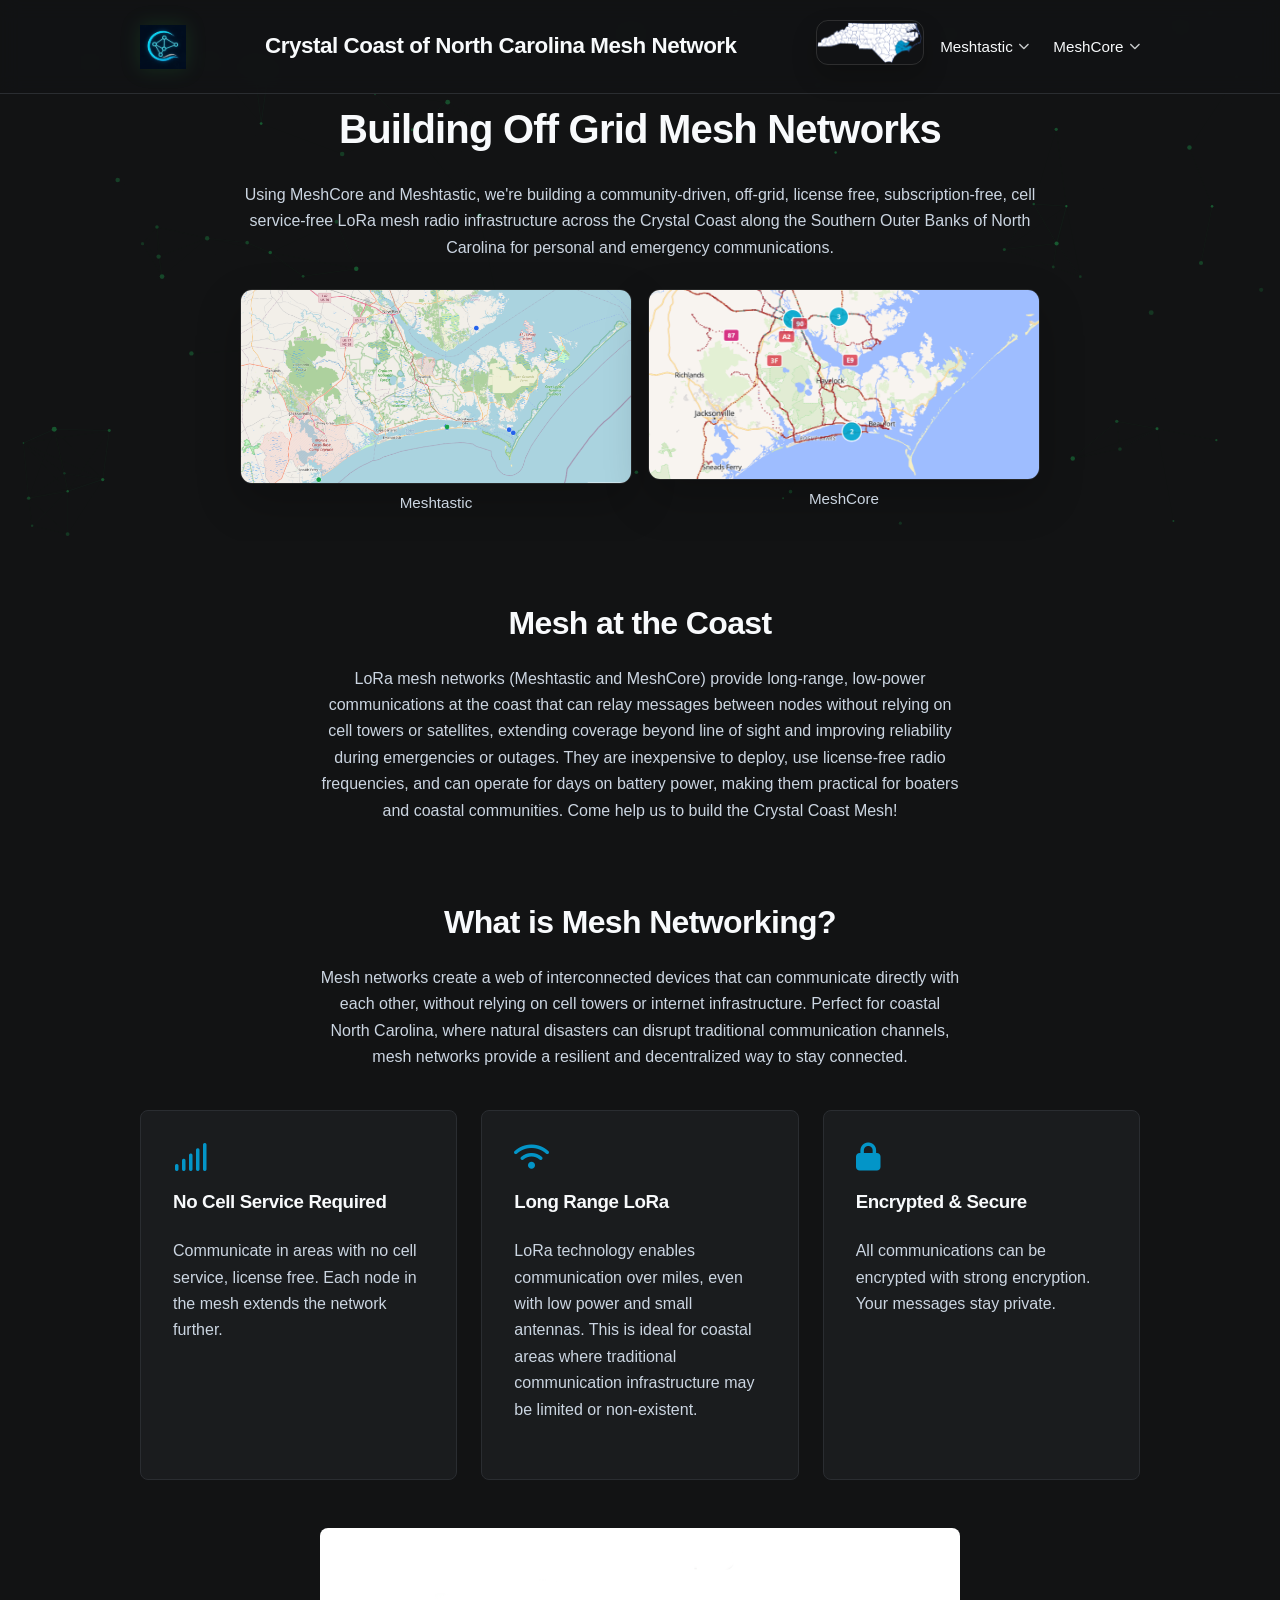
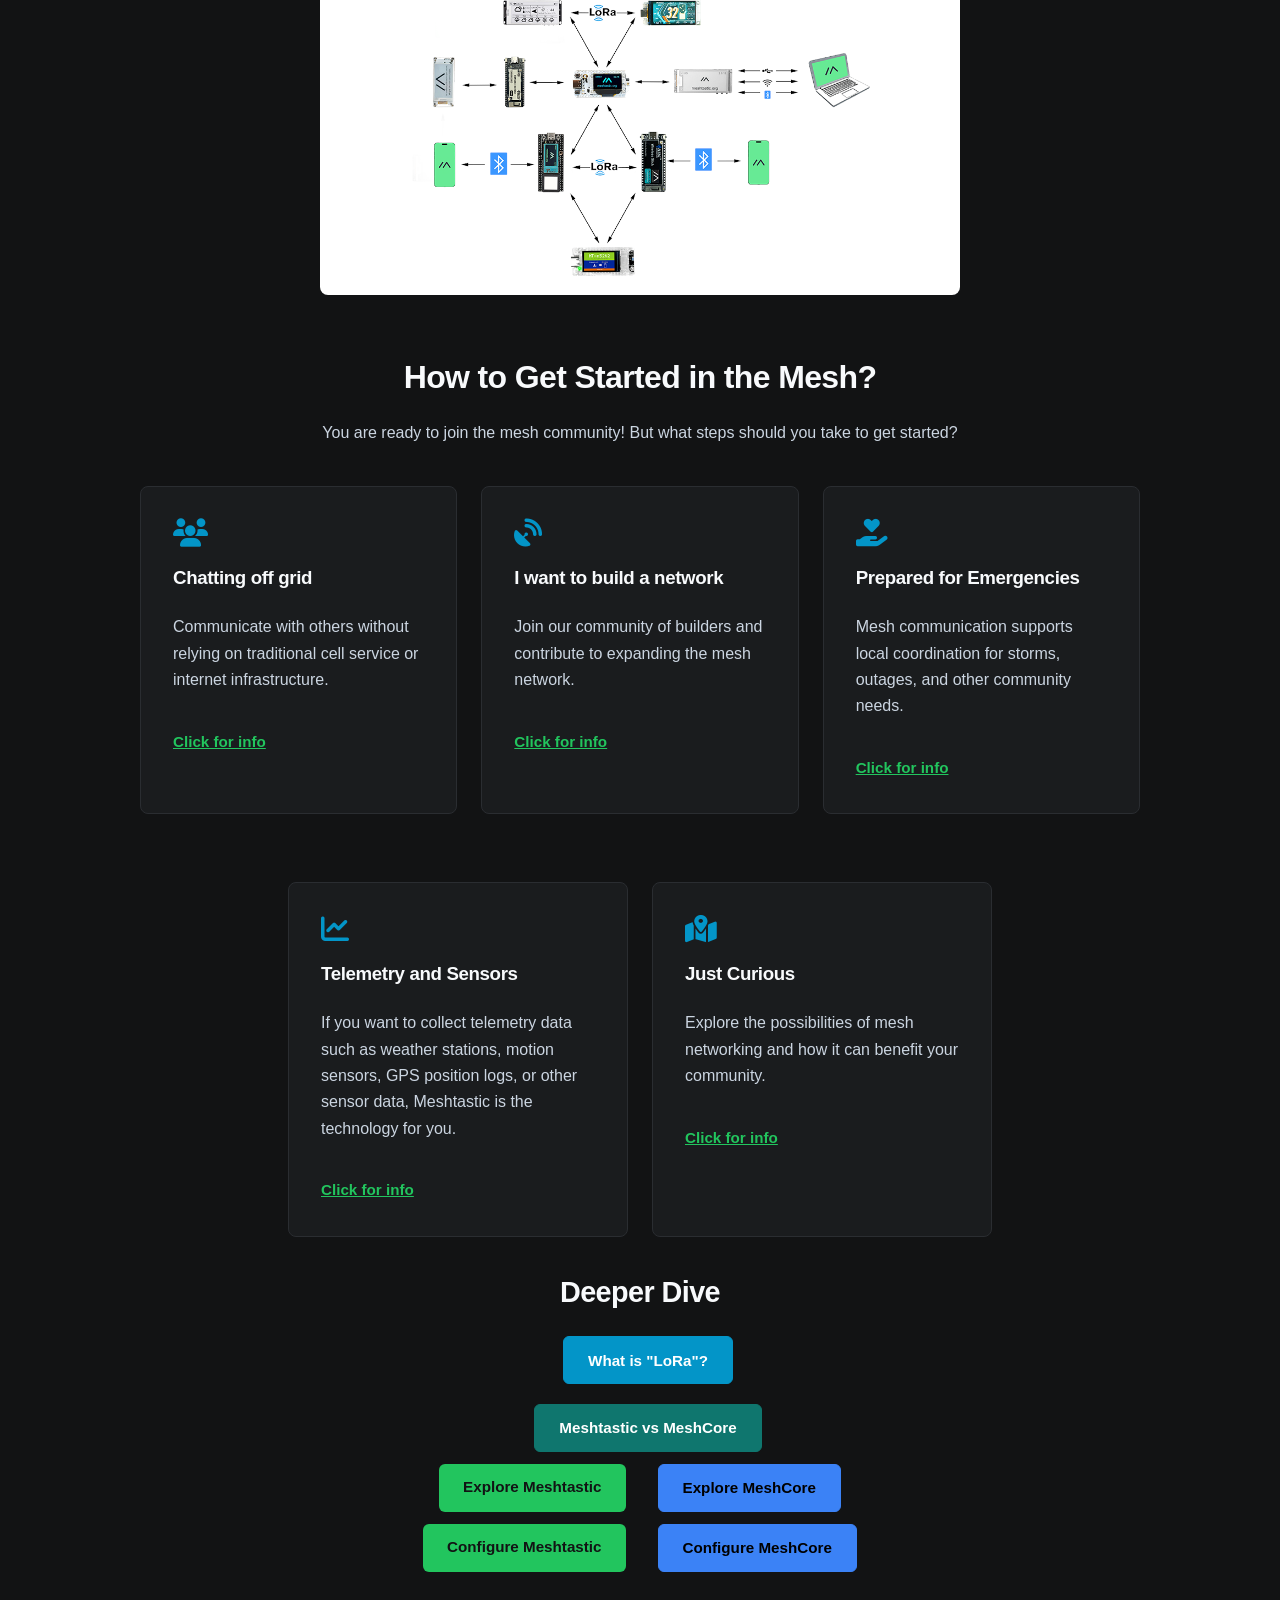
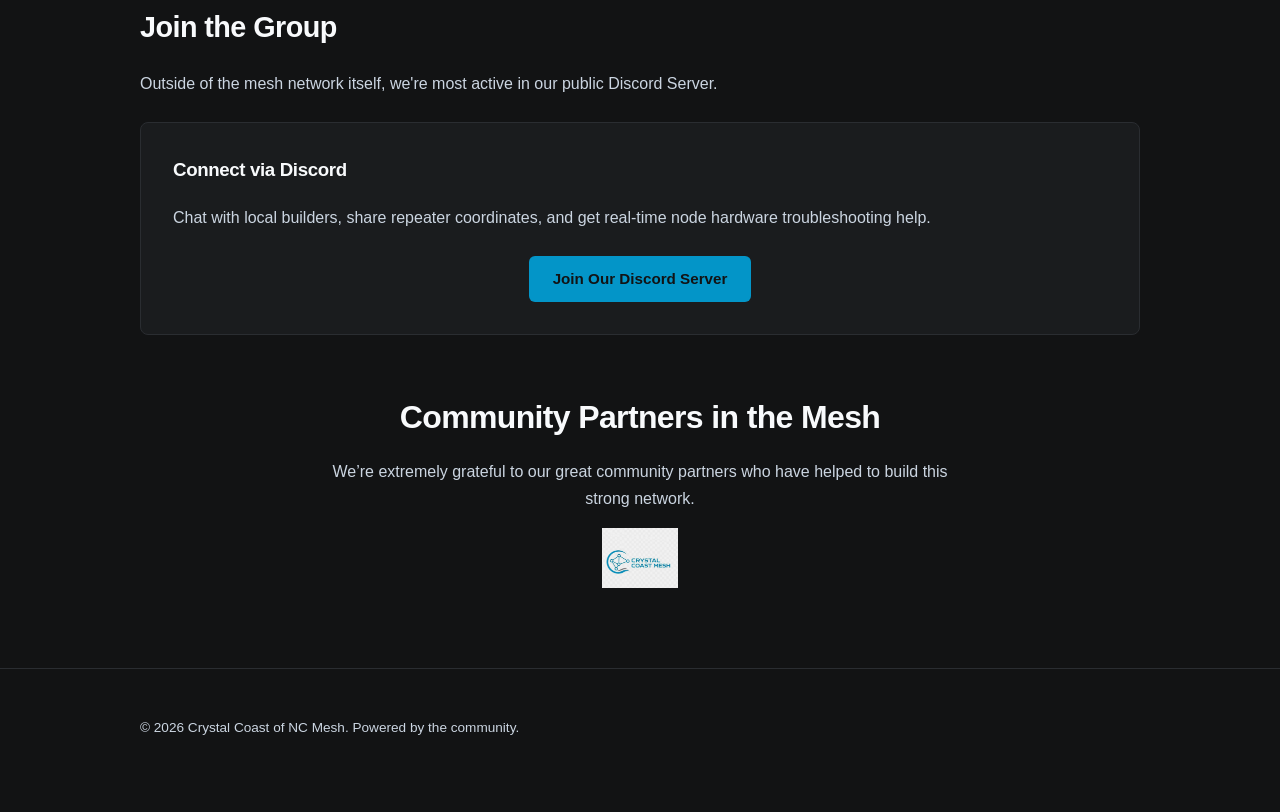
==== commit 832f6826: "Add hero caption markup for Meshtastic and MeshCore" ====
--- a/index.html
+++ b/index.html
@@ -347,8 +347,14 @@
             <h1>Building Off Grid Mesh Networks</h1>
             <p>Using MeshCore and Meshtastic, we're building a community-driven, off-grid, license free, subscription-free, cell service-free LoRa mesh radio infrastructure across the Crystal Coast along the Southern Outer Banks of North Carolina for personal and emergency communications.</p>
             <div class="hero-image side-by-side">
-                <img src="./img/MeshtasticEWNBannerMap.png" alt="Meshtastic EWN banner map">
-                <img src="./img/EWNBannerMap.png" alt="EWN banner map">
+                <figure class="hero-banner-card">
+                    <img src="./img/MeshtasticEWNBannerMap.png" alt="Meshtastic EWN banner map">
+                    <figcaption>Meshtastic</figcaption>
+                </figure>
+                <figure class="hero-banner-card">
+                    <img src="./img/EWNBannerMap.png" alt="EWN banner map">
+                    <figcaption>MeshCore</figcaption>
+                </figure>
             </div>
         </div>
     </section>
--- a/includes/style.css
+++ b/includes/style.css
@@ -127,10 +127,12 @@
 
 .header-brand {
     display: flex;
+    justify-content: space-between;
     align-items: center;
     gap: 0.75rem;
     flex-wrap: nowrap;
     min-width: 0;
+    flex: 1 1 auto;
 }
 
 .logo-brand {
@@ -139,20 +141,26 @@
     gap: 0.75rem;
     text-decoration: none;
     padding: 0.25rem 0;
+    flex: 0 0 auto;
 }
 
 .brand-text {
-    flex: 1 1 auto;
+    flex: 1 1 1px;
     min-width: 0;
     margin: 0;
     line-height: 1.2;
     white-space: nowrap;
     overflow: hidden;
     text-overflow: ellipsis;
+    text-align: center;
+}
+
+.header-map {
+    flex: 0 0 auto;
 }
 
 .header-map img {
-    height: 3.5rem;
+    height: 2.8rem;
     width: auto;
     display: inline-block;
     border-radius: 0.75rem;
@@ -161,7 +169,7 @@
 }
 
 .brand-img {
-    height: 44px;
+    height: 42px;
     width: auto;
     object-fit: contain;
     filter: drop-shadow(0 0 10px rgba(34, 197, 94, 0.15));
@@ -194,7 +202,7 @@
     text-shadow: 0 0 8px rgba(255, 255, 255, 0.2);
 }
 
-@media (max-width: 900px) {
+@media (max-width: 768px) {
     .navbar .container {
         flex-direction: column;
         align-items: flex-start;
@@ -202,6 +210,7 @@
 
     .header-brand {
         width: 100%;
+        flex-wrap: wrap;
     }
 
     .nav-links {
@@ -342,8 +351,29 @@
     flex-wrap: wrap;
 }
 
+.hero-banner-card {
+    display: flex;
+    flex-direction: column;
+    align-items: center;
+    width: calc(50% - 0.5rem);
+    max-width: 560px;
+}
+
+.hero-banner-card img {
+    width: 100%;
+    display: block;
+}
+
+.hero-banner-card figcaption {
+    margin-top: 0.5rem;
+    font-size: 0.95rem;
+    line-height: 1.4;
+    color: var(--text-muted);
+    text-align: center;
+}
+
 .hero-image.side-by-side img {
-    width: calc(50% - 0.5rem);
+    width: 100%;
     max-width: 560px;
 }
 
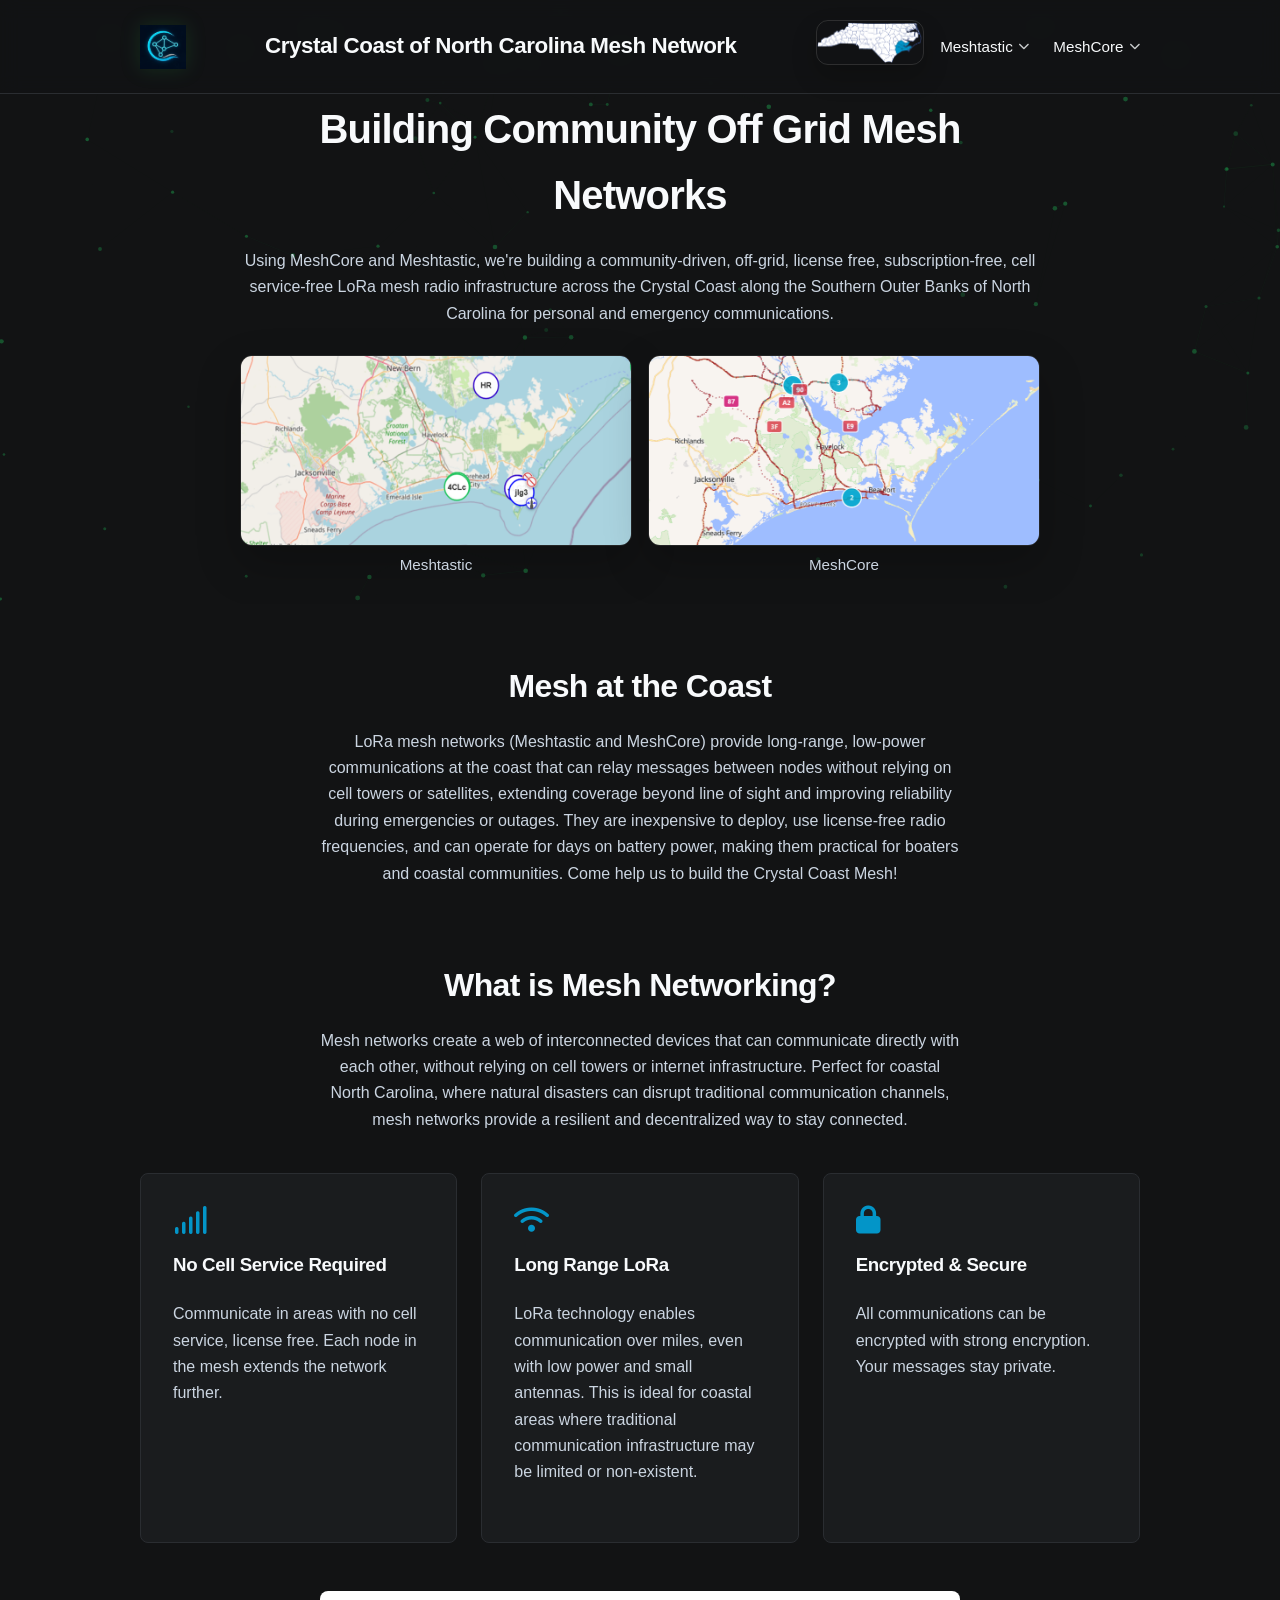
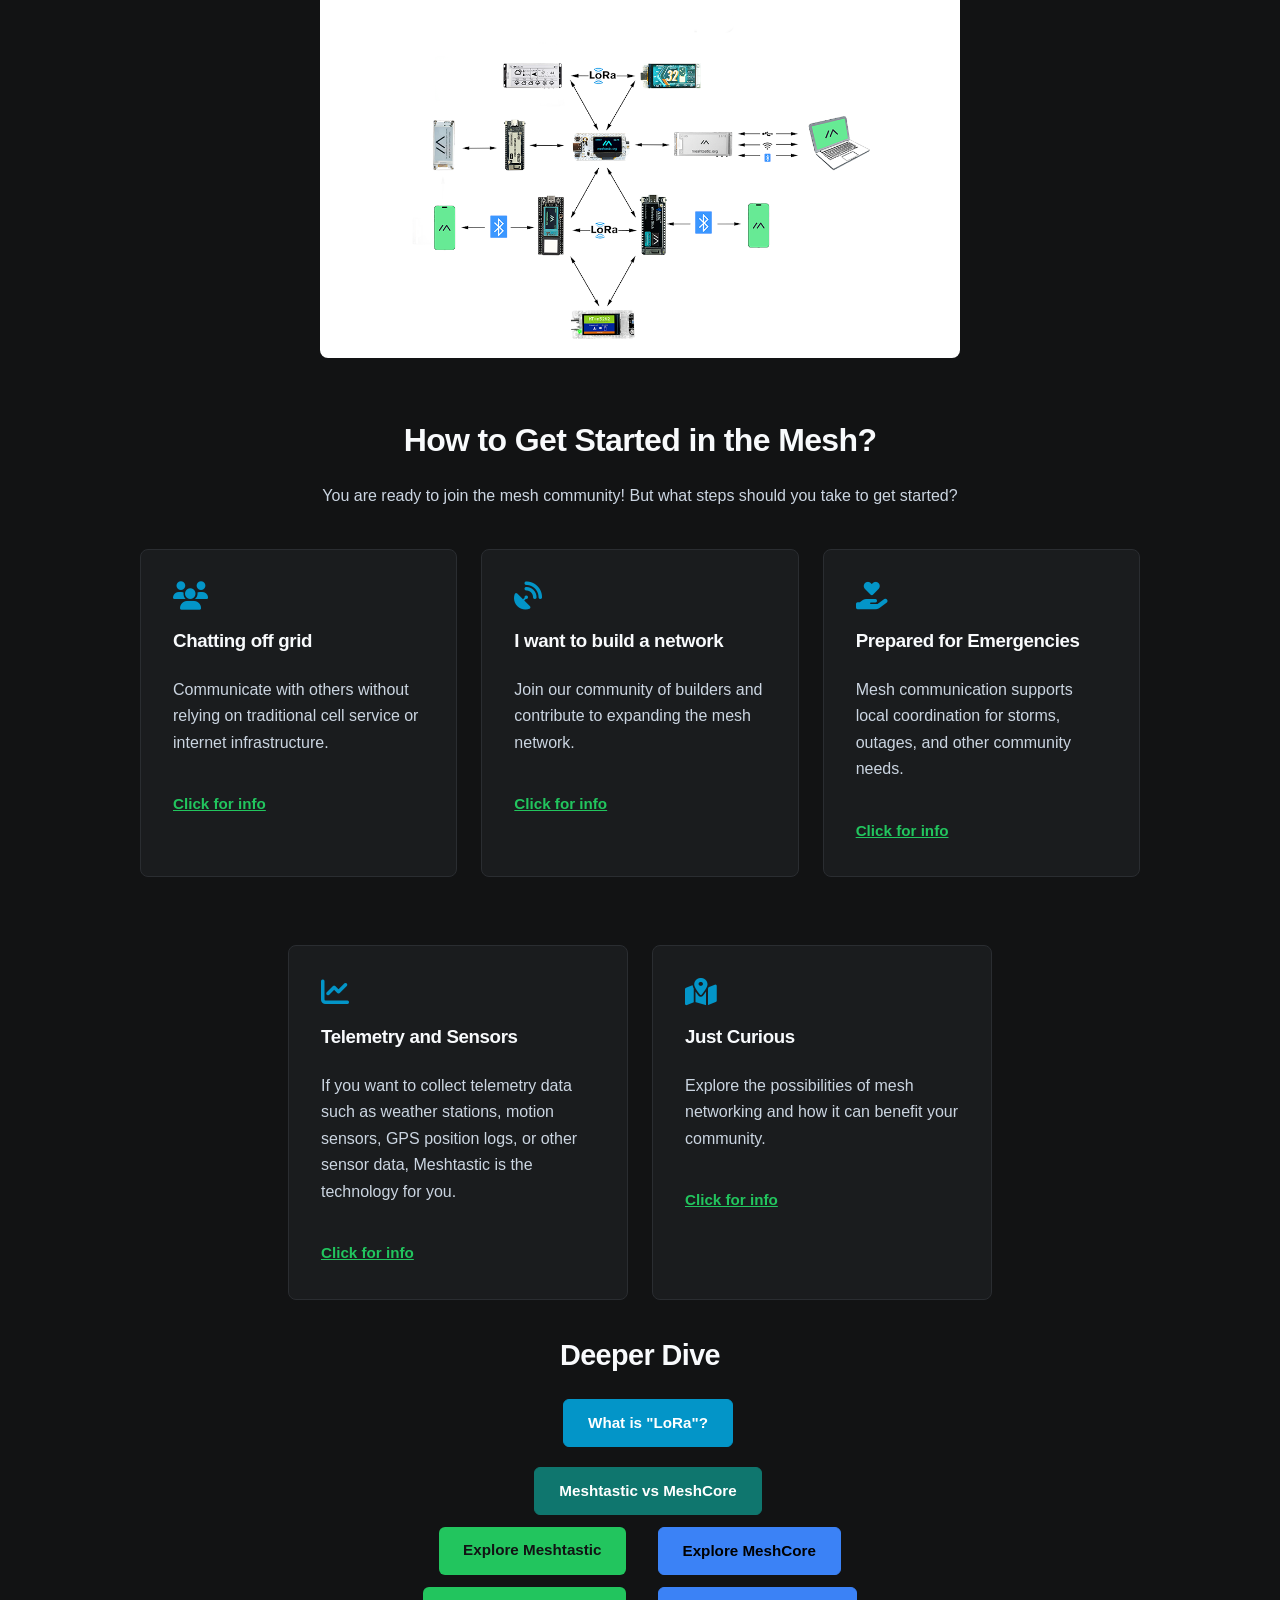
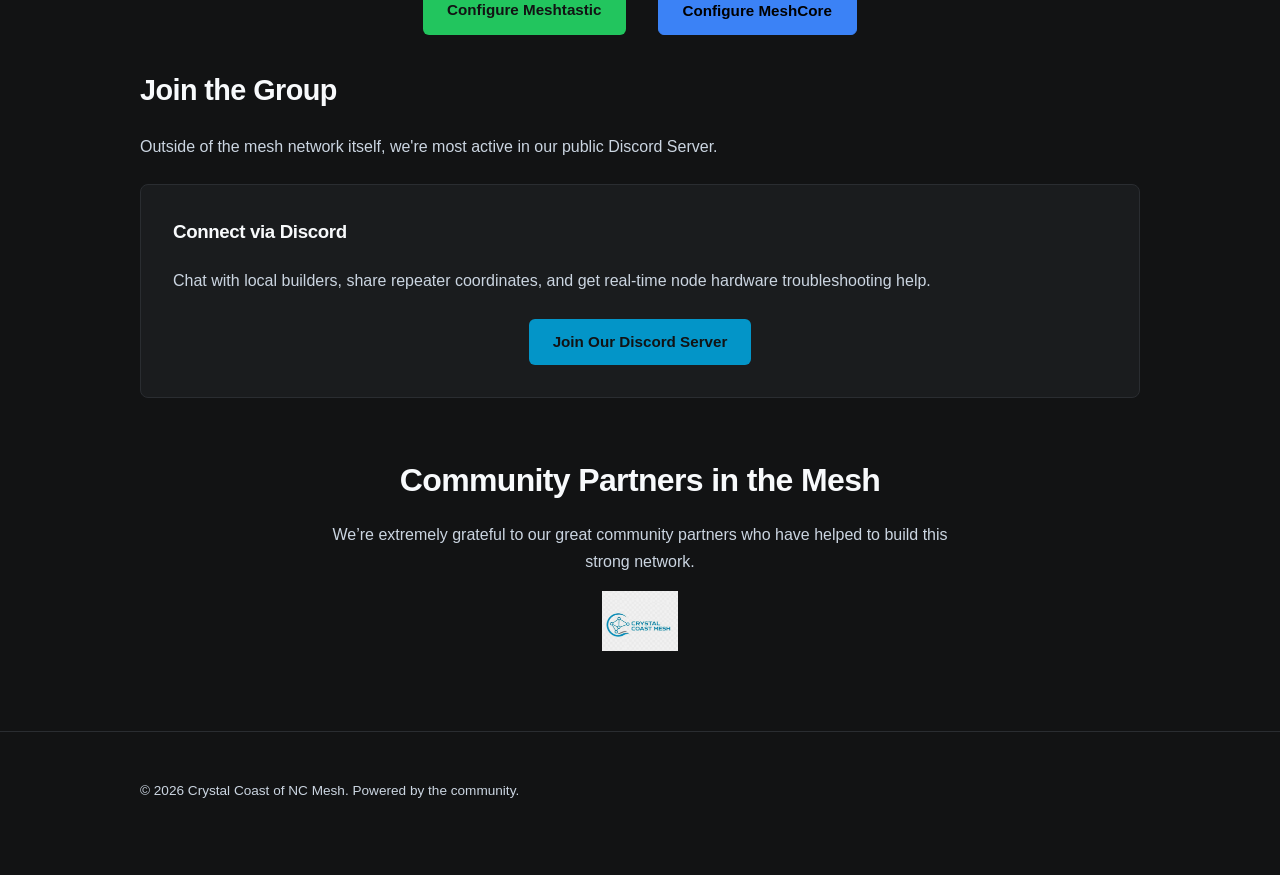
==== commit 52980009: "Publish updated index.html" ====
--- a/index.html
+++ b/index.html
@@ -344,7 +344,7 @@
     <!-- Canvas Hero Target Zone -->
     <section class="hero">
         <div class="container hero-content">
-            <h1>Building Off Grid Mesh Networks</h1>
+            <h1>Building Community Off Grid Mesh Networks</h1>
             <p>Using MeshCore and Meshtastic, we're building a community-driven, off-grid, license free, subscription-free, cell service-free LoRa mesh radio infrastructure across the Crystal Coast along the Southern Outer Banks of North Carolina for personal and emergency communications.</p>
             <div class="hero-image side-by-side">
                 <figure class="hero-banner-card">
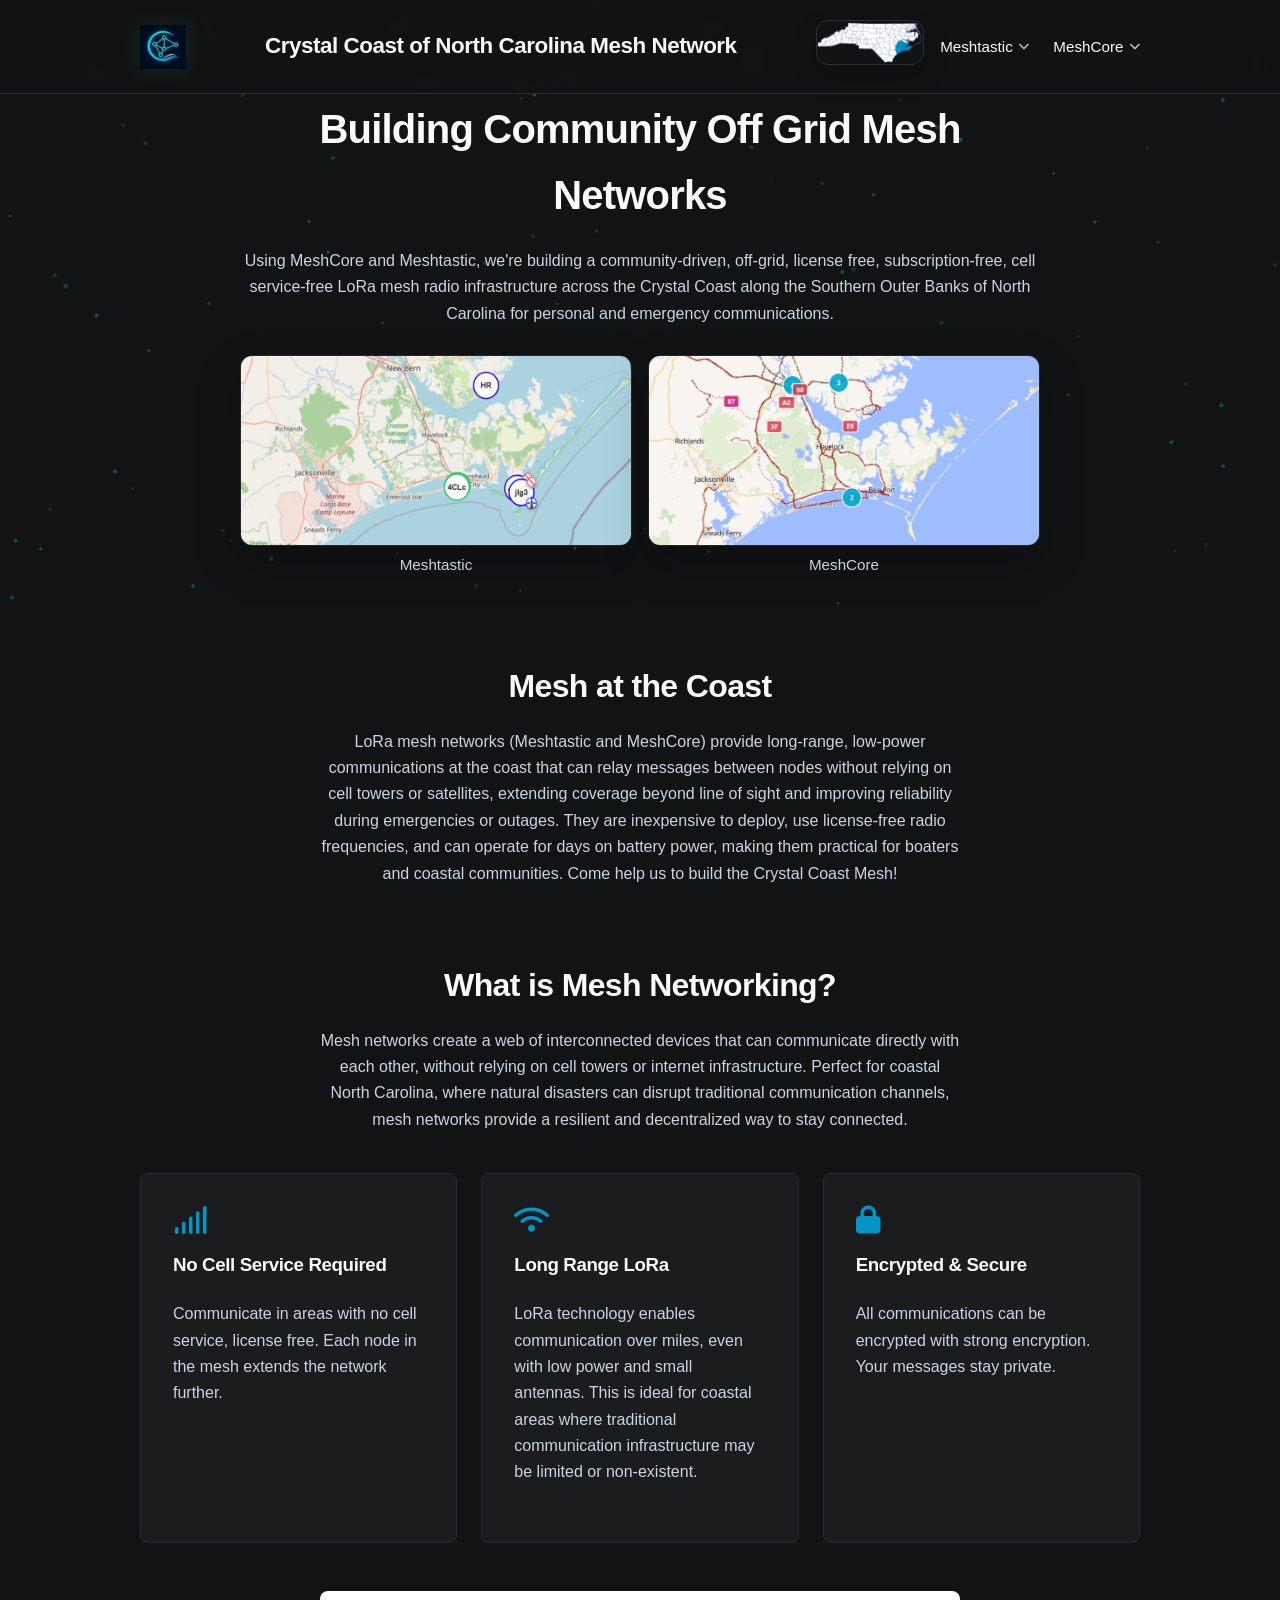
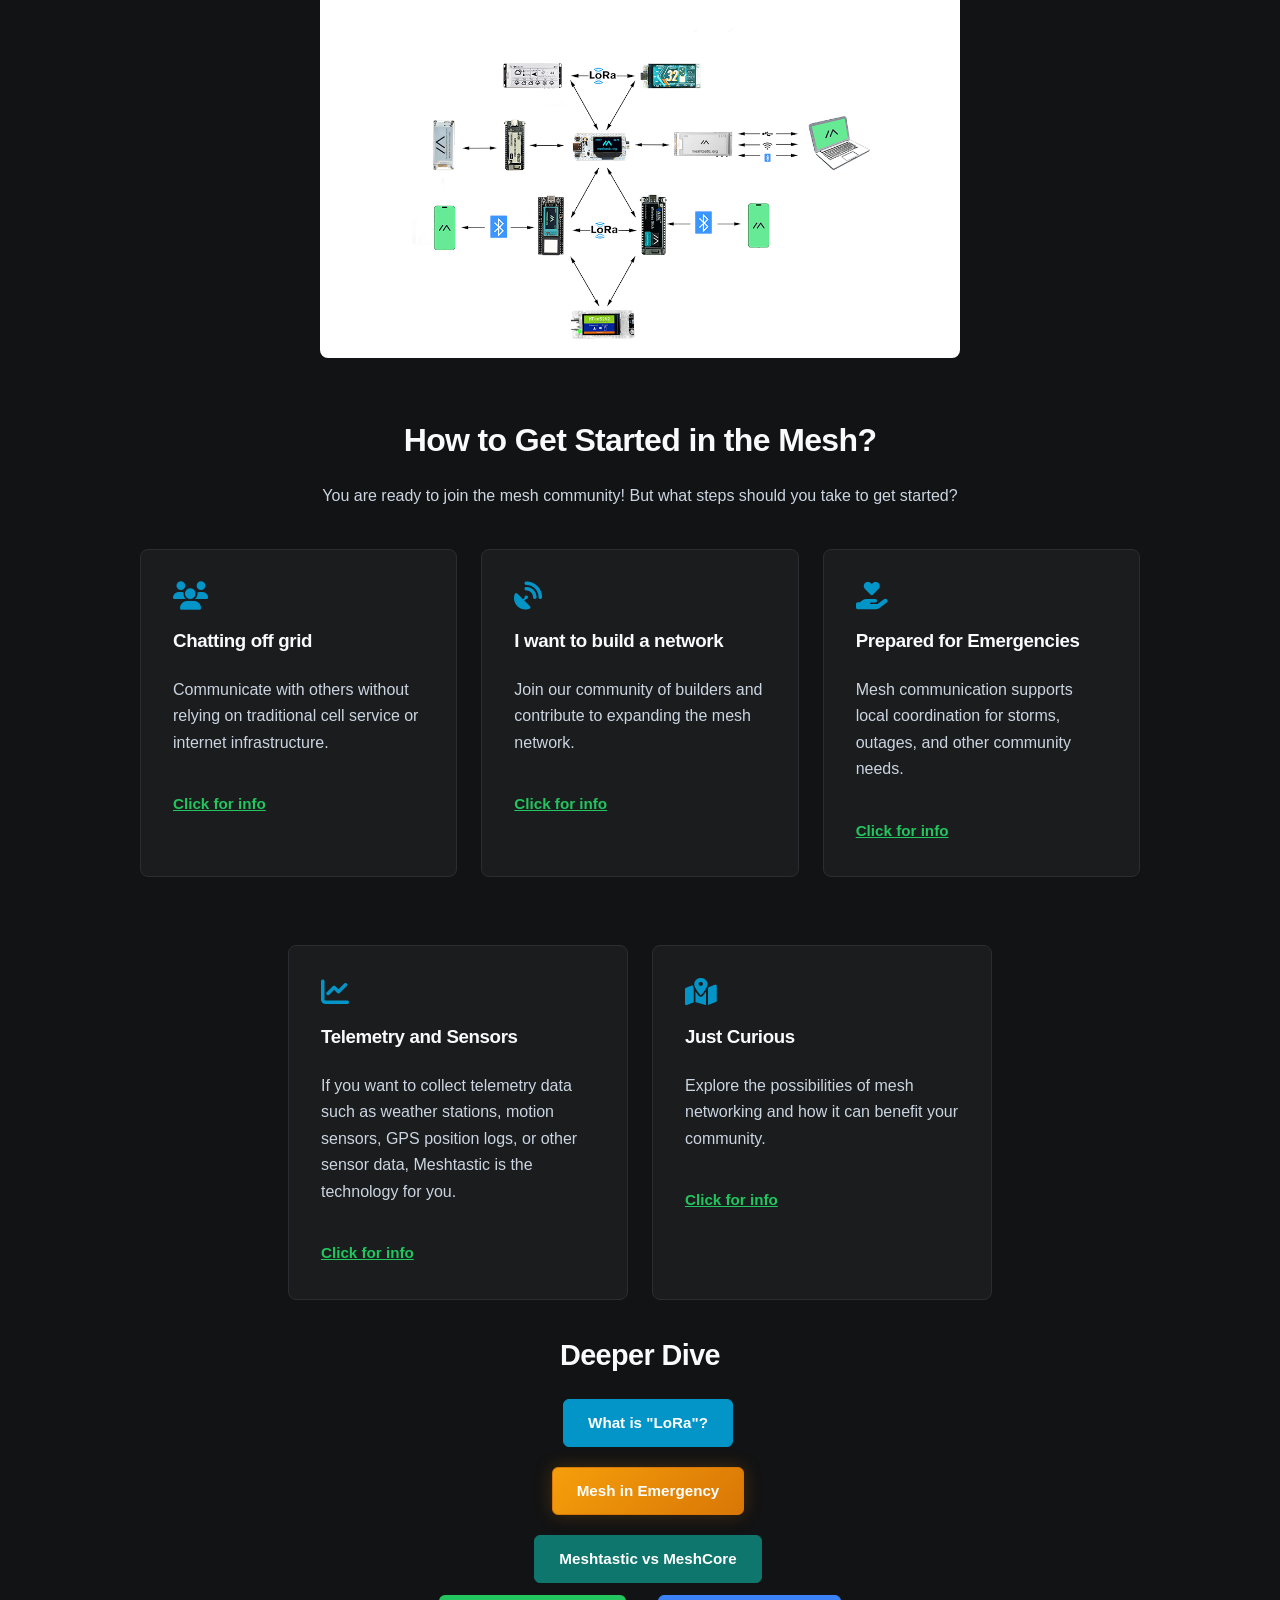
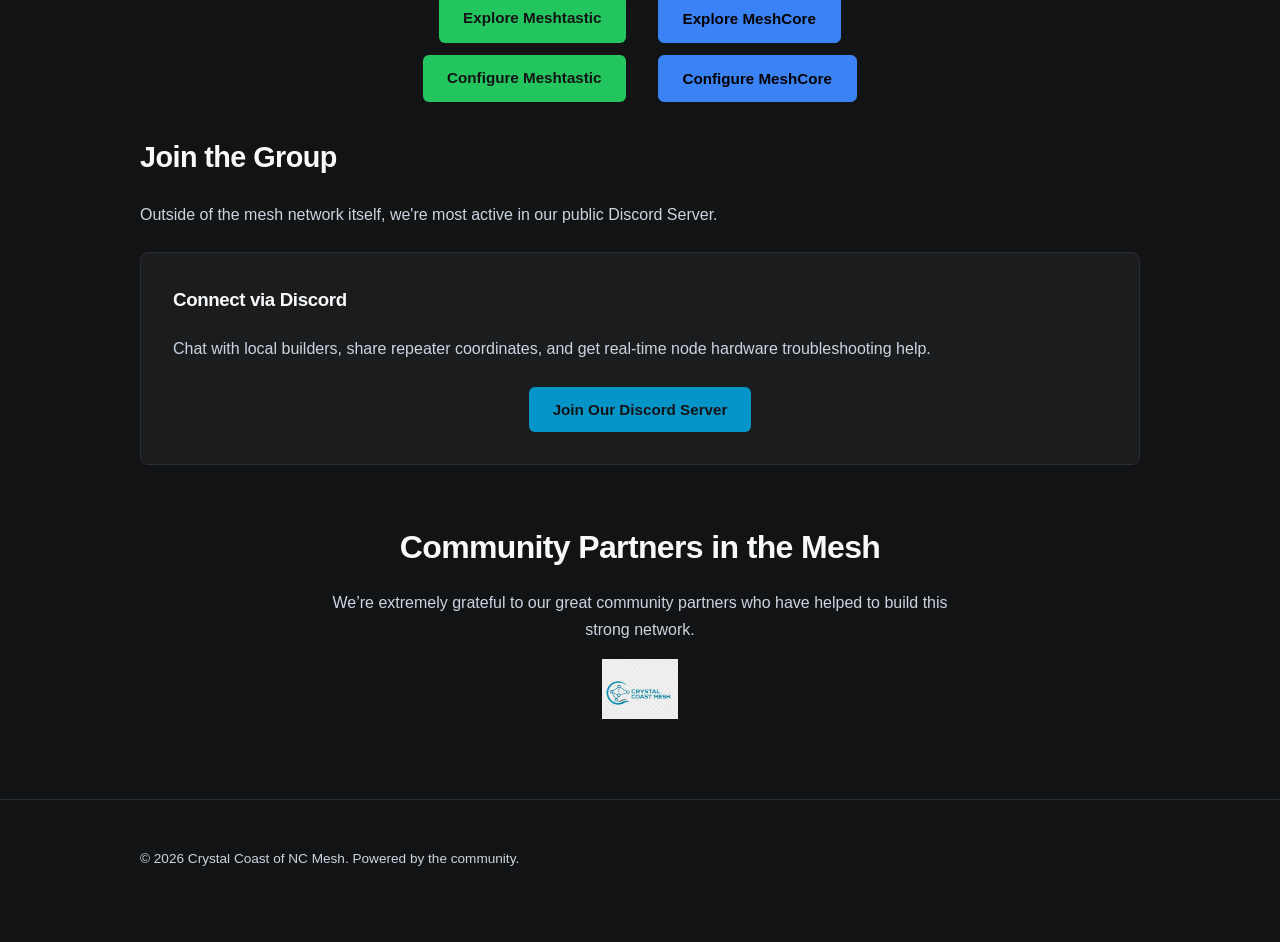
==== commit d1ffbcc6: "Update emergency CTA and deeper dive buttons" ====
--- a/index.html
+++ b/index.html
@@ -421,11 +421,11 @@
                     <p>Join our community of builders and contribute to expanding the mesh network.</p>
                     <a href="#" class="popup-link" onclick="event.preventDefault();">Click for info</a>
                 </div>
-                <div class="card feature-card" data-title="Build Your Emergency Kit" data-text="A standalone device like the T-Deck with a good antenna gives you comms when cell and internet are down. No phone needed.">
+                <div class="card feature-card" data-title="Build Your Emergency Kit" data-text="A standalone device like the T-Deck with a good antenna gives you comms when cell and internet are down. No phone needed." data-link="mesh-in-emergency.html" data-link-label="Go to Mesh in Emergency" data-link-color="#d97706">
                     <i class="fa-solid fa-hand-holding-heart feature-icon" style="color: #0395c8;"></i>
                     <h3>Prepared for Emergencies</h3>
                     <p>Mesh communication supports local coordination for storms, outages, and other community needs.</p>
-                    <a href="#" class="popup-link" onclick="event.preventDefault();">Click for info</a>
+                    <a href="mesh-in-emergency.html" class="popup-link">Click for info</a>
                 </div>
             </div>
             <div style="height: 1.25rem;"></div>
@@ -459,6 +459,9 @@
             <h2 style="text-align: center; margin-bottom: 1rem;">Deeper Dive</h2>
             <div class="hero-buttons">
                 <a href="lora.html" class="btn btn-secondary" style="background-color: #0395c8 !important; color: #ffffff !important; border-color: #0395c8;">What is "LoRa"?</a>
+            </div>
+            <div class="hero-buttons">
+                <a href="mesh-in-emergency.html" class="btn btn-secondary" style="background: linear-gradient(135deg, #f59e0b 0%, #d97706 100%) !important; color: #ffffff !important; border-color: #d97706; box-shadow: 0 0 18px rgba(217, 119, 6, 0.25);">Mesh in Emergency</a>
             </div>
             <div class="hero-buttons">
                 <a href="meshtastic-vs-meshcore.html" class="btn btn-secondary" style="background-color: #0f766e !important; color: #ffffff !important; border-color: #0f766e;">Meshtastic vs MeshCore</a>
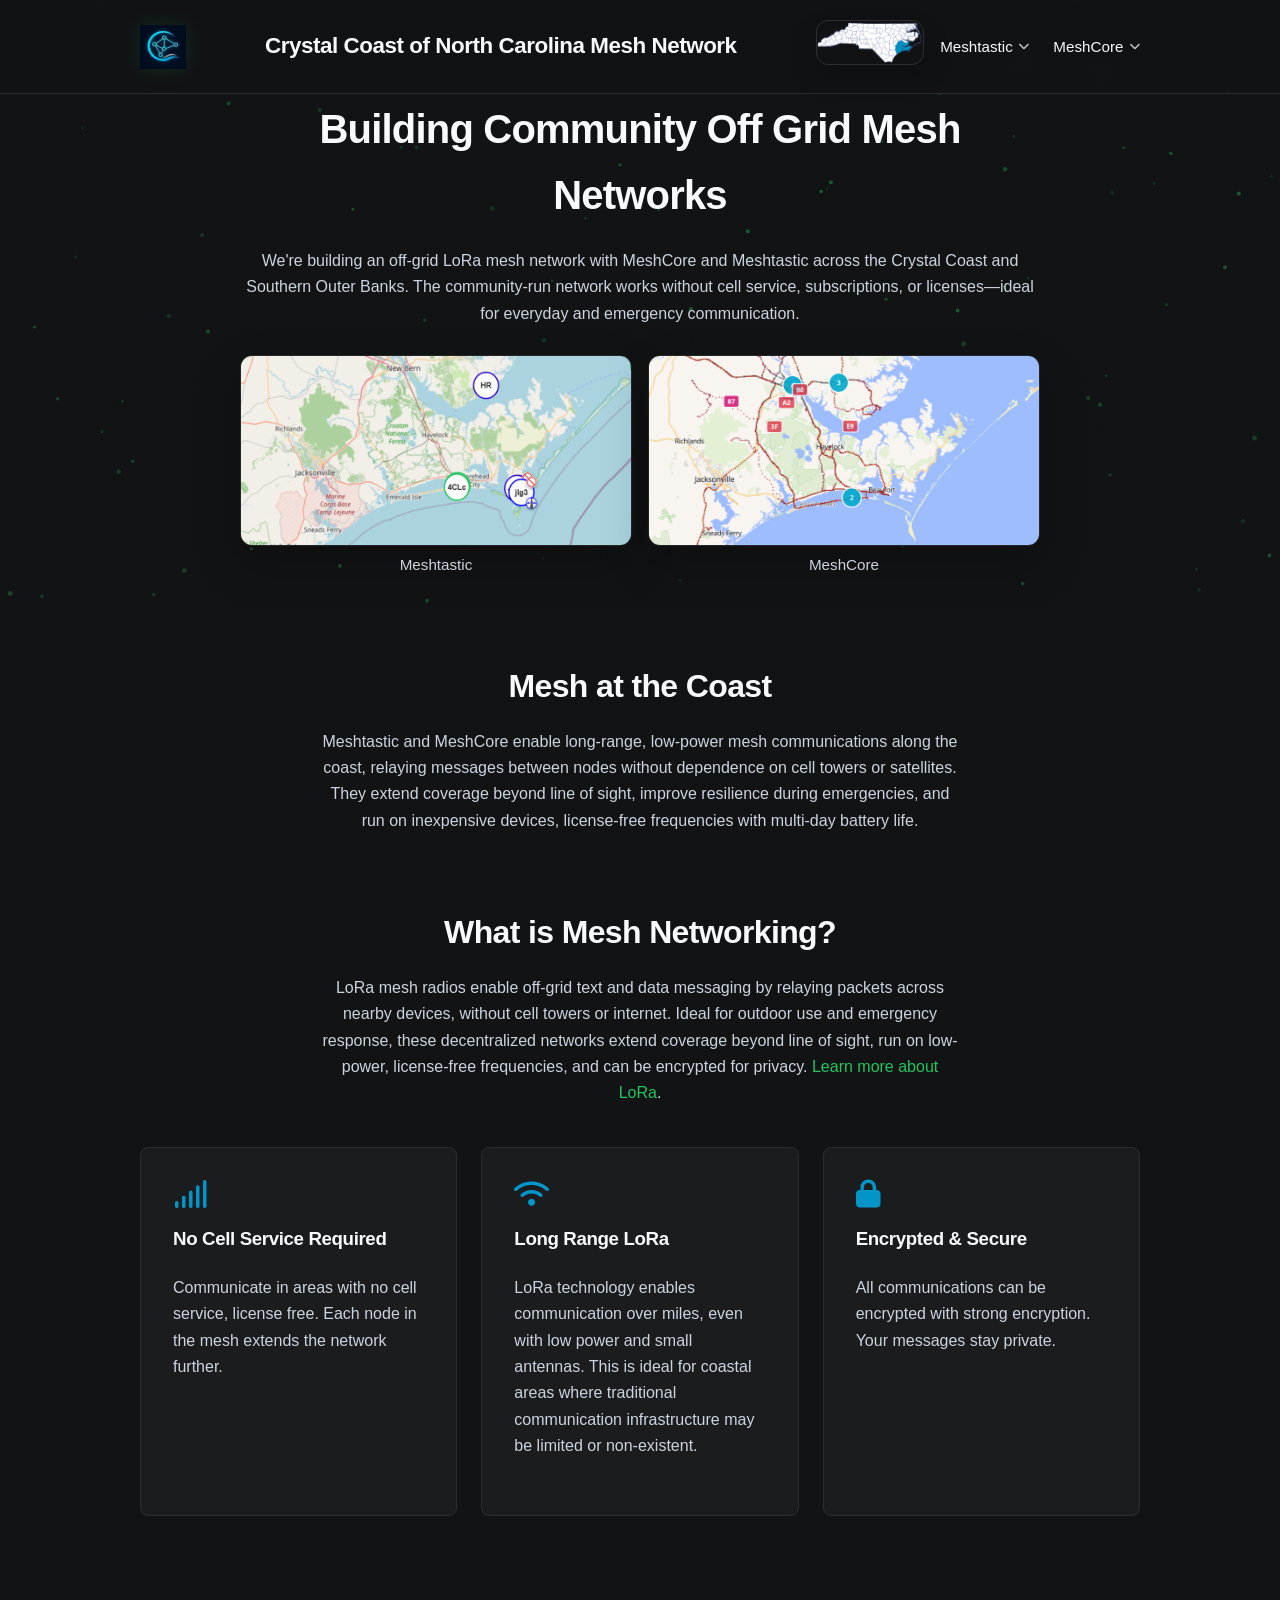
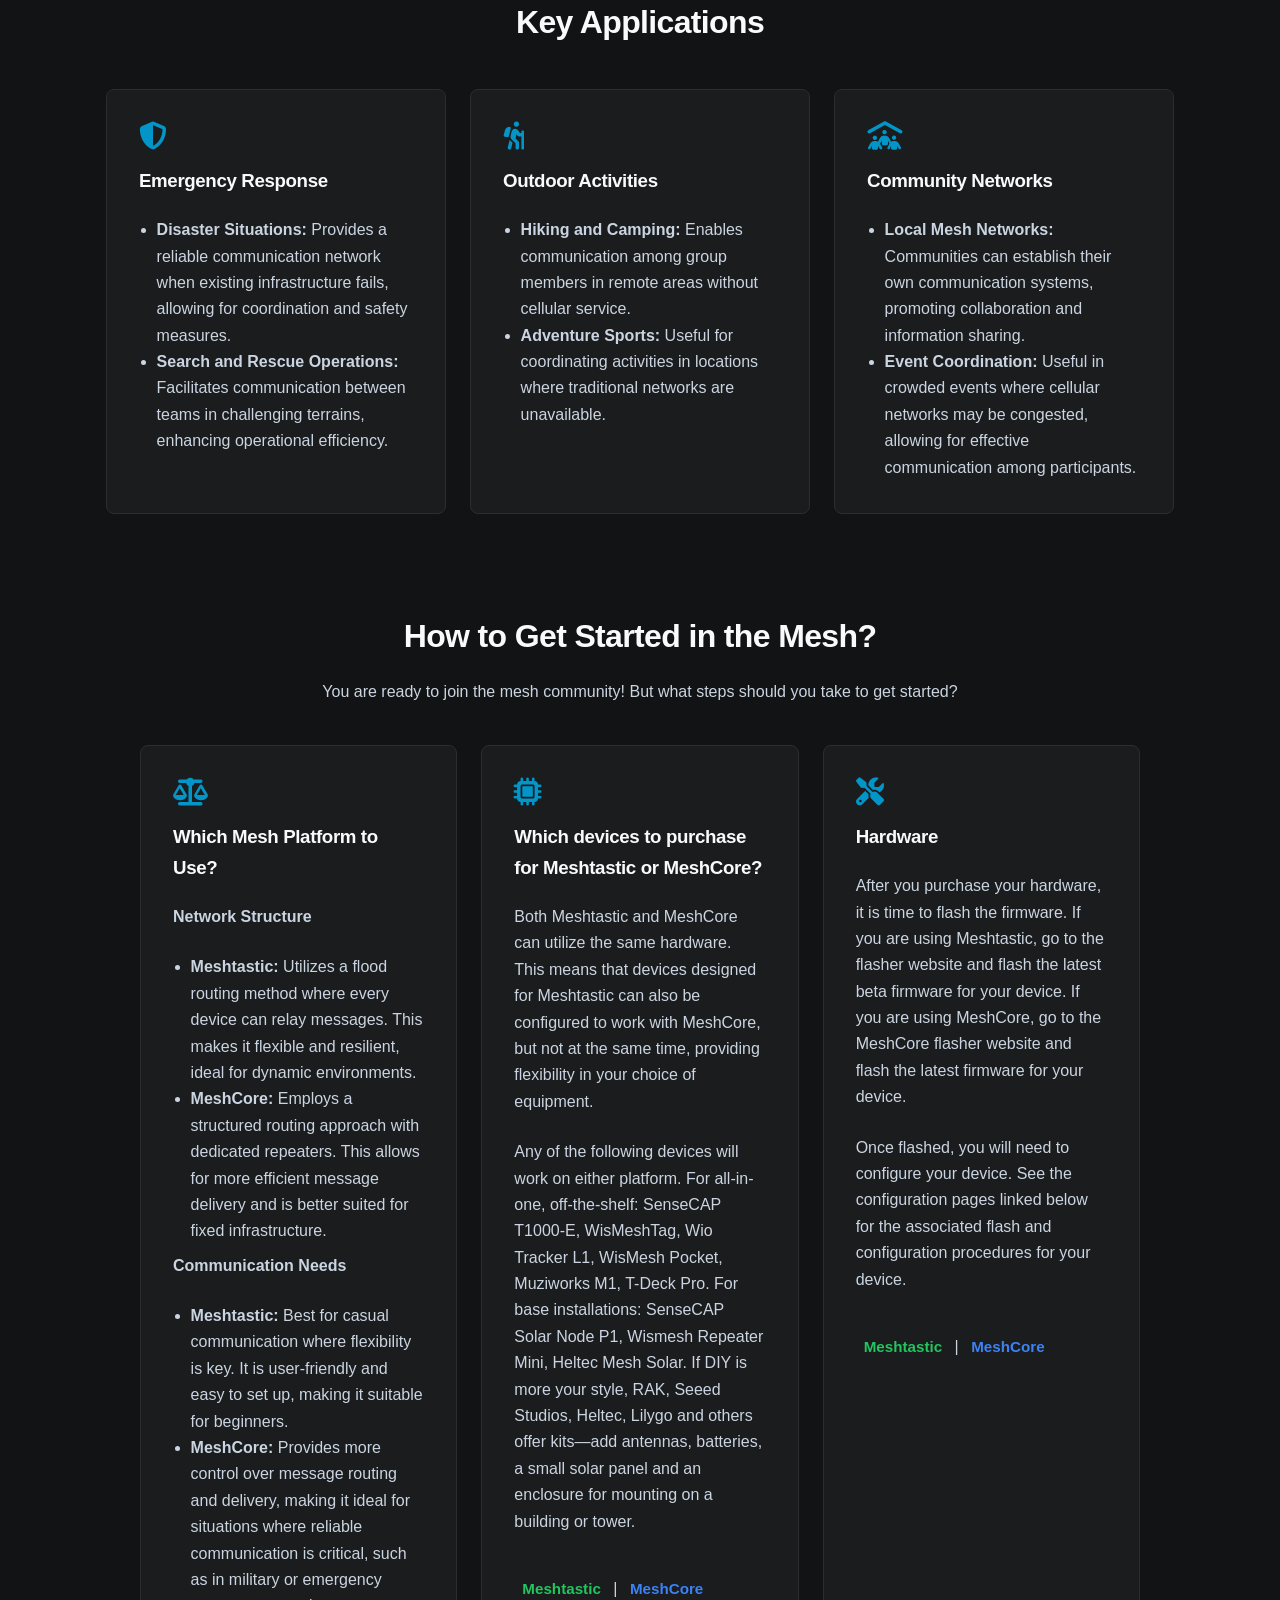
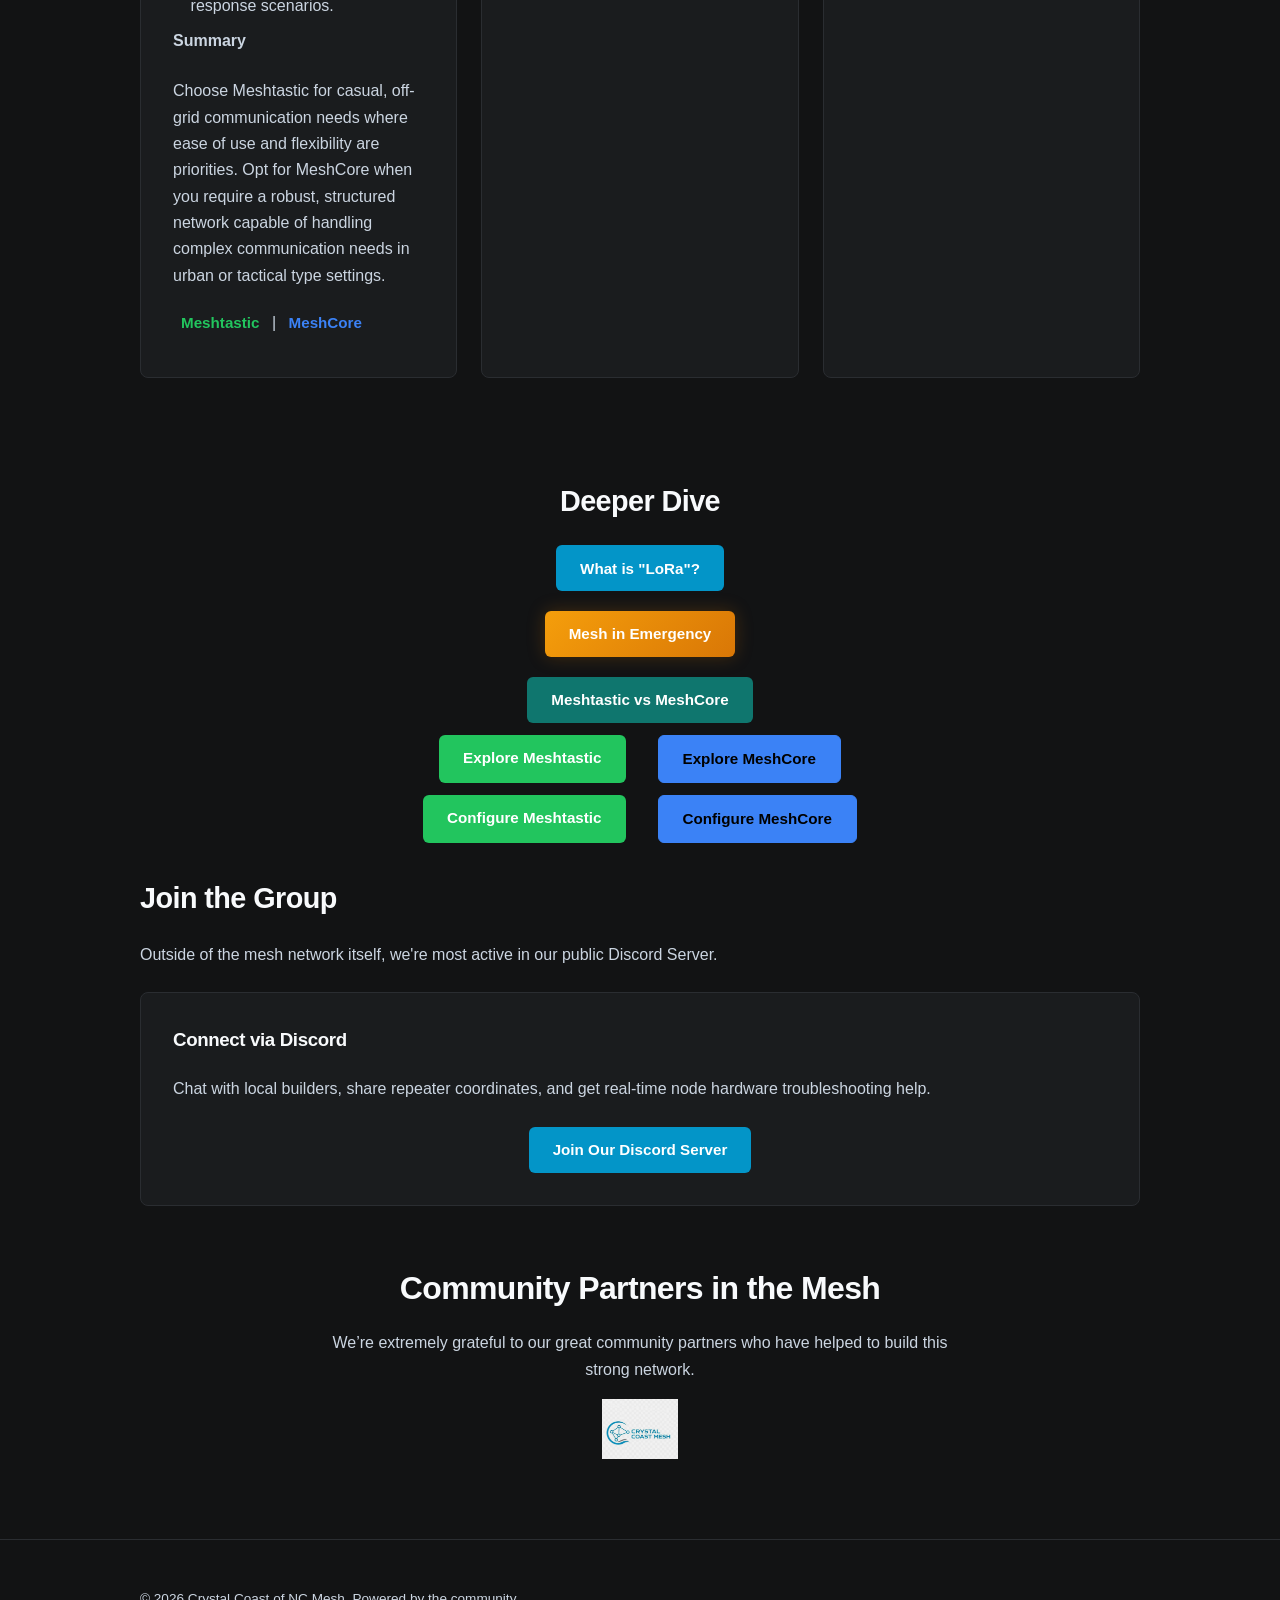
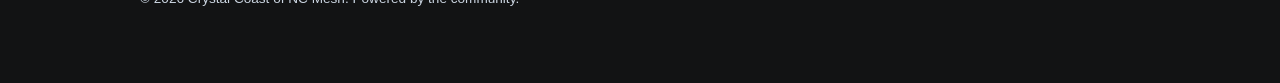
==== commit 3c01c7ad: "UI: Mobile navbar, hero spacing; standardize buttons and gradients; accessibility fixes" ====
--- a/index.html
+++ b/index.html
@@ -236,24 +236,69 @@
             const featurePopup = document.getElementById('feature-popup');
             const featurePopupTitle = document.getElementById('feature-popup-title');
             const featurePopupText = document.getElementById('feature-popup-text');
-            const featurePopupLink = document.getElementById('feature-popup-link');
+            const featurePopupLinks = document.getElementById('feature-popup-links');
+            const featurePopupLinkMeshtastic = document.getElementById('feature-popup-link-meshtastic');
+            const featurePopupLinkMeshcore = document.getElementById('feature-popup-link-meshcore');
             const featurePopupClose = document.querySelector('.feature-popup-close');
 
             featureCards.forEach(card => {
                 card.addEventListener('click', () => {
                     featurePopupTitle.textContent = card.dataset.title;
                     featurePopupText.textContent = card.dataset.text;
+
+                    // Hide links by default
+                    featurePopupLinks.style.display = 'none';
+                    featurePopupLinkMeshtastic.style.display = 'none';
+                    featurePopupLinkMeshcore.style.display = 'none';
+
+                    // Legacy single link support (uses Meshtastic slot)
                     if (card.dataset.link) {
-                        featurePopupLink.href = card.dataset.link;
-                        featurePopupLink.textContent = card.dataset.linkLabel || 'Learn More';
-                        featurePopupLink.style.backgroundColor = card.dataset.linkColor || '';
-                        featurePopupLink.style.borderColor = card.dataset.linkColor || '';
-                        featurePopupLink.style.display = 'inline-block';
-                    } else {
-                        featurePopupLink.style.backgroundColor = '';
-                        featurePopupLink.style.borderColor = '';
-                        featurePopupLink.style.display = 'none';
-                    }
+                        featurePopupLinkMeshtastic.href = card.dataset.link;
+                        featurePopupLinkMeshtastic.textContent = card.dataset.linkLabel || 'Learn More';
+                        // If the button label is the comparison page, use the darker teal color
+                        if (featurePopupLinkMeshtastic.textContent && featurePopupLinkMeshtastic.textContent.trim() === 'Meshtastic vs MeshCore') {
+                            featurePopupLinkMeshtastic.style.setProperty('background-color', '#0f766e', 'important');
+                            featurePopupLinkMeshtastic.style.setProperty('border-color', '#0f766e', 'important');
+                            featurePopupLinkMeshtastic.style.setProperty('color', '#ffffff', 'important');
+                        } else {
+                            // remove any previously set inline styles so stylesheet rules apply
+                            featurePopupLinkMeshtastic.style.removeProperty('background-color');
+                            featurePopupLinkMeshtastic.style.removeProperty('border-color');
+                            featurePopupLinkMeshtastic.style.removeProperty('color');
+                            if (card.dataset.linkColor) {
+                                featurePopupLinkMeshtastic.style.setProperty('background-color', card.dataset.linkColor, 'important');
+                                featurePopupLinkMeshtastic.style.setProperty('border-color', card.dataset.linkColor, 'important');
+                            }
+                        }
+                        featurePopupLinkMeshtastic.style.display = 'inline-block';
+                        featurePopupLinks.style.display = 'block';
+                    }
+
+                    // Specific Meshtastic / MeshCore links
+                    if (card.dataset.meshtasticLink) {
+                        featurePopupLinkMeshtastic.href = card.dataset.meshtasticLink;
+                        featurePopupLinkMeshtastic.textContent = card.dataset.meshtasticLabel || 'Meshtastic';
+                        // If the button label is the comparison page, use the darker teal color
+                        if (featurePopupLinkMeshtastic.textContent && featurePopupLinkMeshtastic.textContent.trim() === 'Meshtastic vs MeshCore') {
+                            featurePopupLinkMeshtastic.style.setProperty('background-color', '#0f766e', 'important');
+                            featurePopupLinkMeshtastic.style.setProperty('border-color', '#0f766e', 'important');
+                            featurePopupLinkMeshtastic.style.setProperty('color', '#ffffff', 'important');
+                        } else {
+                            featurePopupLinkMeshtastic.style.removeProperty('background-color');
+                            featurePopupLinkMeshtastic.style.removeProperty('border-color');
+                            featurePopupLinkMeshtastic.style.removeProperty('color');
+                        }
+                        featurePopupLinkMeshtastic.style.display = 'inline-block';
+                        featurePopupLinks.style.display = 'block';
+                    }
+
+                    if (card.dataset.meshcoreLink) {
+                        featurePopupLinkMeshcore.href = card.dataset.meshcoreLink;
+                        featurePopupLinkMeshcore.textContent = card.dataset.meshcoreLabel || 'MeshCore';
+                        featurePopupLinkMeshcore.style.display = 'inline-block';
+                        featurePopupLinks.style.display = 'block';
+                    }
+
                     featurePopup.classList.add('active');
                     featurePopup.setAttribute('aria-hidden', 'false');
                 });
@@ -262,9 +307,11 @@
             const closePopup = () => {
                 featurePopup.classList.remove('active');
                 featurePopup.setAttribute('aria-hidden', 'true');
-                featurePopupLink.style.backgroundColor = '';
-                featurePopupLink.style.borderColor = '';
-                featurePopupLink.style.display = 'none';
+                featurePopupLinks.style.display = 'none';
+                featurePopupLinkMeshtastic.style.backgroundColor = '';
+                featurePopupLinkMeshtastic.style.borderColor = '';
+                featurePopupLinkMeshtastic.style.display = 'none';
+                featurePopupLinkMeshcore.style.display = 'none';
             };
 
             featurePopupClose.addEventListener('click', closePopup);
@@ -345,7 +392,7 @@
     <section class="hero">
         <div class="container hero-content">
             <h1>Building Community Off Grid Mesh Networks</h1>
-            <p>Using MeshCore and Meshtastic, we're building a community-driven, off-grid, license free, subscription-free, cell service-free LoRa mesh radio infrastructure across the Crystal Coast along the Southern Outer Banks of North Carolina for personal and emergency communications.</p>
+            <p>We're building an off-grid LoRa mesh network with MeshCore and Meshtastic across the Crystal Coast and Southern Outer Banks. The community-run network works without cell service, subscriptions, or licenses—ideal for everyday and emergency communication.</p>
             <div class="hero-image side-by-side">
                 <figure class="hero-banner-card">
                     <img src="./img/MeshtasticEWNBannerMap.png" alt="Meshtastic EWN banner map">
@@ -362,7 +409,7 @@
         <div class="container">
             <div class="hero-content-extended">
                 <h2>Mesh at the Coast</h2>
-                <p>LoRa mesh networks (Meshtastic and MeshCore) provide long-range, low-power communications at the coast that can relay messages between nodes without relying on cell towers or satellites, extending coverage beyond line of sight and improving reliability during emergencies or outages. They are inexpensive to deploy, use license-free radio frequencies, and can operate for days on battery power, making them practical for boaters and coastal communities. Come help us to build the Crystal Coast Mesh!</p>
+                <p>Meshtastic and MeshCore enable long-range, low-power mesh communications along the coast, relaying messages between nodes without dependence on cell towers or satellites. They extend coverage beyond line of sight, improve resilience during emergencies, and run on inexpensive devices, license-free frequencies with multi-day battery life.</p>
             </div>
         </div>
     </section>
@@ -370,7 +417,7 @@
         <div class="container">
             <div class="hero-content-extended">
                 <h2>What is Mesh Networking?</h2>
-                <p>Mesh networks create a web of interconnected devices that can communicate directly with each other, without relying on cell towers or internet infrastructure. Perfect for coastal North Carolina, where natural disasters can disrupt traditional communication channels, mesh networks provide a resilient and decentralized way to stay connected.</p>
+                <p>LoRa mesh radios enable off-grid text and data messaging by relaying packets across nearby devices, without cell towers or internet. Ideal for outdoor use and emergency response, these decentralized networks extend coverage beyond line of sight, run on low-power, license-free frequencies, and can be encrypted for privacy. <a href="lora.html">Learn more about LoRa</a>.</p>
             </div>
         </div>
     </section>
@@ -400,7 +447,46 @@
     <section class="hero-content-block">
         <div class="container">
             <div class="hero-content-extended">
-                <img src="./img/meshtasti-relatedc-.png" alt="Meshtastic related graphic" style="margin-bottom: 1rem; max-width: 100%; height: auto; border-radius: 0.5rem;">
+                <h2>Key Applications</h2>
+                <div class="grid-3 key-apps-row" style="margin-top: 0.75rem;">
+                    <div class="card feature-card" data-title="Emergency Response" data-text="Disaster Situations; Search and Rescue Operations">
+                        <i class="fa-solid fa-shield-halved feature-icon" style="color: #0395c8;"></i>
+                        <h3>Emergency Response</h3>
+                        <p>
+                            <ul style="margin:0; padding-left:1.1rem;">
+                                <li><strong>Disaster Situations:</strong> Provides a reliable communication network when existing infrastructure fails, allowing for coordination and safety measures.</li>
+                                <li><strong>Search and Rescue Operations:</strong> Facilitates communication between teams in challenging terrains, enhancing operational efficiency.</li>
+                            </ul>
+                        </p>
+                    </div>
+                    <div class="card feature-card" data-title="Outdoor Activities" data-text="Hiking and Camping; Adventure Sports">
+                        <i class="fa-solid fa-hiking feature-icon" style="color: #0395c8;"></i>
+                        <h3>Outdoor Activities</h3>
+                        <p>
+                            <ul style="margin:0; padding-left:1.1rem;">
+                                <li><strong>Hiking and Camping:</strong> Enables communication among group members in remote areas without cellular service.</li>
+                                <li><strong>Adventure Sports:</strong> Useful for coordinating activities in locations where traditional networks are unavailable.</li>
+                            </ul>
+                        </p>
+                    </div>
+                    <div class="card feature-card" data-title="Community Networks" data-text="Local Mesh Networks; Event Coordination">
+                        <i class="fa-solid fa-people-roof feature-icon" style="color: #0395c8;"></i>
+                        <h3>Community Networks</h3>
+                        <p>
+                            <ul style="margin:0; padding-left:1.1rem;">
+                                <li><strong>Local Mesh Networks:</strong> Communities can establish their own communication systems, promoting collaboration and information sharing.</li>
+                                <li><strong>Event Coordination:</strong> Useful in crowded events where cellular networks may be congested, allowing for effective communication among participants.</li>
+                            </ul>
+                        </p>
+                    </div>
+                </div>
+            </div>
+        </div>
+    </section>
+
+    <section class="hero-content-block">
+        <div class="container">
+            <div class="hero-content-extended">
                 <h2>How to Get Started in the Mesh?</h2>
                 <p>You are ready to join the mesh community! But what steps should you take to get started?</p>
              </div>
@@ -409,39 +495,61 @@
     <section class="features">
         <div class="container" style="display: flex; flex-direction: column; align-items: center;">
             <div class="grid-3">
-                <div class="card feature-card" data-title="Start with Meshtastic" data-text="Meshtastic is the easiest way to get started with off-grid messaging. Grab a $20 device, flash it in your browser, and pair it with your phone." data-link="meshtastic.html" data-link-label="Go to Meshtastic Page">
-                    <i class="fa-solid fa-users feature-icon" style="color: #0395c8;"></i>
-                    <h3>Chatting off grid</h3>
-                    <p>Communicate with others without relying on traditional cell service or internet infrastructure.</p>
-                    <a href="#" class="popup-link" onclick="event.preventDefault();">Click for info</a>
-                </div>
-                <div class="card feature-card" data-title="Explore MeshCore" data-text="MeshCore is built for network infrastructure with dedicated repeaters and room servers. Great for planned deployments and larger networks." data-link="meshcore.html" data-link-label="Go to MeshCore Page" data-link-color="#3b82f6">
-                    <i class="fa-solid fa-satellite-dish feature-icon" style="color: #0395c8;"></i>
-                    <h3>I want to build a network</h3>
-                    <p>Join our community of builders and contribute to expanding the mesh network.</p>
-                    <a href="#" class="popup-link" onclick="event.preventDefault();">Click for info</a>
-                </div>
-                <div class="card feature-card" data-title="Build Your Emergency Kit" data-text="A standalone device like the T-Deck with a good antenna gives you comms when cell and internet are down. No phone needed." data-link="mesh-in-emergency.html" data-link-label="Go to Mesh in Emergency" data-link-color="#d97706">
-                    <i class="fa-solid fa-hand-holding-heart feature-icon" style="color: #0395c8;"></i>
-                    <h3>Prepared for Emergencies</h3>
-                    <p>Mesh communication supports local coordination for storms, outages, and other community needs.</p>
-                    <a href="mesh-in-emergency.html" class="popup-link">Click for info</a>
+                <div class="card feature-card" data-title="Which Mesh Platform to Use?" data-text="Meshtastic vs MeshCore overview" data-link="meshtastic-vs-meshcore.html" data-link-label="Meshtastic vs MeshCore">
+                    <i class="fa-solid fa-scale-balanced feature-icon" style="color: #0395c8;"></i>
+                    <h3>Which Mesh Platform to Use?</h3>
+                    <div>
+                        <p><strong>Network Structure</strong></p>
+                        <ul style="margin:0 0 0.5rem 1.1rem;">
+                            <li><strong>Meshtastic:</strong> Utilizes a flood routing method where every device can relay messages. This makes it flexible and resilient, ideal for dynamic environments.</li>
+                            <li><strong>MeshCore:</strong> Employs a structured routing approach with dedicated repeaters. This allows for more efficient message delivery and is better suited for fixed infrastructure.</li>
+                        </ul>
+
+                        <p><strong>Communication Needs</strong></p>
+                        <ul style="margin:0 0 0.5rem 1.1rem;">
+                            <li><strong>Meshtastic:</strong> Best for casual communication where flexibility is key. It is user-friendly and easy to set up, making it suitable for beginners.</li>
+                            <li><strong>MeshCore:</strong> Provides more control over message routing and delivery, making it ideal for situations where reliable communication is critical, such as in military or emergency response scenarios.</li>
+                        </ul>
+
+                        <p><strong>Summary</strong></p>
+                        <p style="margin-bottom:0.25rem;">Choose Meshtastic for casual, off-grid communication needs where ease of use and flexibility are priorities. Opt for MeshCore when you require a robust, structured network capable of handling complex communication needs in urban or tactical type settings.</p>
+                    </div>
+                    <p style="margin-bottom:0.25rem;">
+                        <a href="config-meshtastic.html" class="popup-link text-meshtastic">Meshtastic</a>
+                         |
+                        <a href="config-meshcore.html" class="popup-link text-meshcore">MeshCore</a>
+                    </p>
+                </div>
+                <div class="card feature-card" data-title="Which devices to purchase for Meshtastic or MeshCore?" data-text="Both Meshtastic and MeshCore can utilize the same hardware. This means that devices designed for Meshtastic can also be configured to work with MeshCore, but not at the same time, providing flexibility in your choice of equipment.
+
+Any of the following devices will work on either platform. For all in one, off the shelf, SenseCAP T1000-E, WisMeshTag, Wio Tracker L1, WisMesh Pocket, Muziworks M1, T-Deck Pro. For base installations, SenseCAP Solar Node P1,  Wismesh Repeater Mini, Heltec Mesh Solar. If DIY is more you style, then RAK, Seeed Studios, Heltec, Lilygo and others have kits that you add the antenna and batteries and small solar panel and enclosure. These can be installed on a building or tower, depending on where you can install one." data-link="meshtastic-vs-meshcore.html" data-link-label="Meshtastic vs MeshCore" data-link-color="#3b82f6">
+                    <i class="fa-solid fa-microchip feature-icon" style="color: #0395c8;"></i>
+                    <h3>Which devices to purchase for Meshtastic or MeshCore?</h3>
+                    <p>Both Meshtastic and MeshCore can utilize the same hardware. This means that devices designed for Meshtastic can also be configured to work with MeshCore, but not at the same time, providing flexibility in your choice of equipment.</p>
+                    <p>Any of the following devices will work on either platform. For all-in-one, off-the-shelf: SenseCAP T1000-E, WisMeshTag, Wio Tracker L1, WisMesh Pocket, Muziworks M1, T-Deck Pro. For base installations: SenseCAP Solar Node P1, Wismesh Repeater Mini, Heltec Mesh Solar. If DIY is more your style, RAK, Seeed Studios, Heltec, Lilygo and others offer kits—add antennas, batteries, a small solar panel and an enclosure for mounting on a building or tower.</p>
+                    <p style="margin-bottom:0.25rem;">
+                        <a href="config-meshtastic.html" class="popup-link text-meshtastic">Meshtastic</a>
+                         |
+                        <a href="config-meshcore.html" class="popup-link text-meshcore">MeshCore</a>
+                    </p>
+                </div>
+                <div class="card feature-card" data-title="Hardware" data-text="After purchase flash firmware and configure your device. Meshtastic: config-meshtastic.html. MeshCore: config-meshcore.html" data-meshtastic-link="config-meshtastic.html" data-meshtastic-label="Meshtastic Config" data-meshcore-link="config-meshcore.html" data-meshcore-label="MeshCore Config">
+                    <i class="fa-solid fa-screwdriver-wrench feature-icon" style="color: #0395c8;"></i>
+                    <h3>Hardware</h3>
+                    <p>After you purchase your hardware, it is time to flash the firmware. If you are using Meshtastic, go to the flasher website and flash the latest beta firmware for your device. If you are using MeshCore, go to the MeshCore flasher website and flash the latest firmware for your device.</p>
+
+                    <p>Once flashed, you will need to configure your device. See the configuration pages linked below for the associated flash and configuration procedures for your device.</p>
+
+                    <p style="margin-bottom:0.25rem;">
+                        <a href="config-meshtastic.html" class="popup-link text-meshtastic">Meshtastic</a>
+                         |
+                        <a href="config-meshcore.html" class="popup-link text-meshcore">MeshCore</a>
+                    </p>
+                    
                 </div>
             </div>
             <div style="height: 1.25rem;"></div>
             <div style="display: flex; justify-content: center; gap: 1.5rem; flex-wrap: wrap; margin: 1.5rem auto 0; max-width: 900px; width: 100%;">
-                <div class="card feature-card" style="flex: 0 1 340px; max-width: 340px;" data-title="Telemetry and Sensors" data-text="If you want to collect telemetry data such as weather stations, motion sensors, GPS position logs, or other sensor data, Meshtastic is the technology for you." data-link="meshtastic.html" data-link-label="Go to Meshtastic Page">
-                    <i class="fa-solid fa-chart-line feature-icon" style="color: #0395c8;"></i>
-                    <h3>Telemetry and Sensors</h3>
-                    <p>If you want to collect telemetry data such as weather stations, motion sensors, GPS position logs, or other sensor data, Meshtastic is the technology for you.</p>
-                    <a href="#" class="popup-link" onclick="event.preventDefault();">Click for info</a>
-                </div>
-                <div class="card feature-card" style="flex: 0 1 340px; max-width: 340px;" data-title="Learn the Basics" data-text="Mesh networking lets devices talk to each other without cell towers or internet. LoRa radios can reach miles on tiny amounts of power." data-link="lora.html" data-link-label="Go to What is LoRa?" data-link-color="#0395c8">
-                    <i class="fa-solid fa-map-location-dot feature-icon" style="color: #0395c8;"></i>
-                    <h3>Just Curious</h3>
-                    <p>Explore the possibilities of mesh networking and how it can benefit your community.</p>
-                    <a href="#" class="popup-link" onclick="event.preventDefault();">Click for info</a>
-                </div>
             </div>
         </div>
     </section>
@@ -451,28 +559,31 @@
             <button class="feature-popup-close" aria-label="Close popup">×</button>
             <h3 id="feature-popup-title"></h3>
             <p id="feature-popup-text"></p>
-            <a id="feature-popup-link" href="meshtastic.html" class="btn btn-primary" style="margin-top: 1rem; display: none;">Go to Meshtastic Page</a>
+            <div id="feature-popup-links" style="margin-top: 1rem; display: none;">
+                <a id="feature-popup-link-meshtastic" href="#" class="btn btn-primary btn-meshtastic" style="margin-right:0.5rem; display:none;"></a>
+                <a id="feature-popup-link-meshcore" href="#" class="btn btn-secondary btn-meshcore" style="display:none;"></a>
+            </div>
         </div>
     </div>
     <section class="hero-buttons-section">
         <div class="container">
             <h2 style="text-align: center; margin-bottom: 1rem;">Deeper Dive</h2>
             <div class="hero-buttons">
-                <a href="lora.html" class="btn btn-secondary" style="background-color: #0395c8 !important; color: #ffffff !important; border-color: #0395c8;">What is "LoRa"?</a>
+                <a href="lora.html" class="btn btn-info">What is "LoRa"?</a>
             </div>
             <div class="hero-buttons">
-                <a href="mesh-in-emergency.html" class="btn btn-secondary" style="background: linear-gradient(135deg, #f59e0b 0%, #d97706 100%) !important; color: #ffffff !important; border-color: #d97706; box-shadow: 0 0 18px rgba(217, 119, 6, 0.25);">Mesh in Emergency</a>
+                <a href="mesh-in-emergency.html" class="btn btn-gradient">Mesh in Emergency</a>
             </div>
             <div class="hero-buttons">
-                <a href="meshtastic-vs-meshcore.html" class="btn btn-secondary" style="background-color: #0f766e !important; color: #ffffff !important; border-color: #0f766e;">Meshtastic vs MeshCore</a>
+                <a href="meshtastic-vs-meshcore.html" class="btn btn-compare">Meshtastic vs MeshCore</a>
             </div>
             <div class="hero-buttons" style="margin-top: 0.75rem;">
-                <a href="meshtastic.html" class="btn btn-primary">Explore Meshtastic</a>
-                <a href="meshcore.html" class="btn btn-secondary" style="background-color: #3b82f6 !important; color: #000000 !important; border-color: #3b82f6;">Explore MeshCore</a>
+                <a href="meshtastic.html" class="btn btn-primary btn-meshtastic">Explore Meshtastic</a>
+                <a href="meshcore.html" class="btn btn-secondary btn-meshcore">Explore MeshCore</a>
             </div>
             <div class="hero-buttons" style="margin-top: 0.75rem;">
-                <a href="config-meshtastic.html" class="btn btn-primary">Configure Meshtastic</a>
-                <a href="config-meshcore.html" class="btn btn-secondary" style="background-color: #3b82f6 !important; color: #000000 !important; border-color: #3b82f6;">Configure MeshCore</a>
+                <a href="config-meshtastic.html" class="btn btn-primary btn-meshtastic">Configure Meshtastic</a>
+                <a href="config-meshcore.html" class="btn btn-secondary btn-meshcore">Configure MeshCore</a>
             </div>
         </div>
     </section>
@@ -484,7 +595,7 @@
                 <h3>Connect via Discord</h3>
                 <p>Chat with local builders, share repeater coordinates, and get real-time node hardware troubleshooting
                     help.</p>
-                <a href="https://discord.gg/AXgrQzhGuX" target="_blank" class="btn btn-primary" style="background-color: #0395c8; border-color: #0395c8; display: block; width: fit-content; margin: 0.5rem auto 0;">Join Our
+                <a href="https://discord.gg/AXgrQzhGuX" target="_blank" rel="noopener noreferrer" class="btn btn-info" style="display: block; width: fit-content; margin: 0.5rem auto 0;">Join Our
                     Discord Server</a>
             </div>
         </div>
--- a/includes/style.css
+++ b/includes/style.css
@@ -392,9 +392,33 @@
     gap: 1.5rem;
     padding: 1.5rem 0;
     align-items: stretch;
-    justify-items: center;
+    justify-items: start;
     max-width: 1100px;
     margin: 0 auto;
+}
+
+/* Key Applications: keep three cards on a single centered row on wide screens */
+.key-apps-row {
+    display: flex;
+    justify-content: center;
+    gap: 1.5rem;
+    flex-wrap: nowrap;
+    max-width: 1100px; /* allow three standard cards to sit on one row */
+    margin: 0 auto;
+}
+.key-apps-row .card {
+    flex: 0 0 340px;
+    max-width: 340px;
+}
+
+@media (max-width: 1024px) {
+    .key-apps-row {
+        flex-wrap: wrap;
+    }
+    .key-apps-row .card {
+        flex: 1 1 100%;
+        max-width: none;
+    }
 }
 
 .features .container {
@@ -485,6 +509,7 @@
     padding: 2rem;
     border-radius: 0.5rem;
     border: 1px solid var(--border-color);
+    text-align: left;
 }
 
 .card:hover {
@@ -516,6 +541,16 @@
 .feature-card:hover {
     transform: translateY(-6px);
     cursor: pointer;
+}
+
+/* Utility: center a single card within a grid while keeping its text left-aligned */
+.center-card {
+    justify-self: center;
+    display: block;
+    max-width: 360px;
+    width: 100%;
+    margin-left: auto;
+    margin-right: auto;
 }
 
 .popup-link {
@@ -577,6 +612,19 @@
     color: var(--text-main);
 }
 
+/* Improve tap targets and mobile UX for popup/text links */
+.popup-link, .text-meshcore, .text-meshtastic {
+    display: inline-block;
+    padding: 0.35rem 0.5rem;
+    border-radius: 0.25rem;
+}
+
+/* Prevent long words from causing horizontal scroll inside cards */
+.card p {
+    word-wrap: break-word;
+    overflow-wrap: anywhere;
+}
+
 /* ==========================================================================
    7. Map Framework Wrapper Containers
    ========================================================================== */
@@ -643,6 +691,78 @@
     margin-left: 1rem;
 }
 
+/* Brand-specific button styles */
+.btn-meshcore {
+    background-color: #3b82f6 !important;
+    color: #000000 !important;
+    border-color: #3b82f6 !important;
+}
+
+.btn-meshtastic {
+    background-color: var(--accent-green) !important;
+    color: #ffffff !important;
+    border-color: var(--accent-green) !important;
+}
+
+/* Info, compare, and alternate disabled button styles */
+.btn-info {
+    background-color: #0395c8 !important;
+    color: #ffffff !important;
+    border-color: #0395c8 !important;
+}
+
+.btn-compare {
+    background-color: #0f766e !important;
+    color: #ffffff !important;
+    border-color: #0f766e !important;
+}
+
+.btn-disabled-alt {
+    background-color: #1e3a8a !important;
+    color: #a3a3a3 !important;
+    border-color: #1e3a8a !important;
+    pointer-events: none;
+    cursor: not-allowed;
+    opacity: 0.8;
+}
+
+/* Gradient button used for "Mesh in Emergency" and similar highlights */
+.btn-gradient {
+    background: linear-gradient(135deg, #f59e0b 0%, #d97706 100%) !important;
+    color: #ffffff !important;
+    border-color: #d97706 !important;
+    box-shadow: 0 0 18px rgba(217, 119, 6, 0.25) !important;
+}
+
+.btn-gradient-disabled {
+    background: linear-gradient(135deg, #d97706 0%, #b45309 100%) !important;
+    color: rgba(255,255,255,0.7) !important;
+    border-color: #b45309 !important;
+    pointer-events: none;
+    cursor: not-allowed;
+    opacity: 0.85;
+    box-shadow: none !important;
+}
+
+/* Text-only link colors for inline links (no background) */
+.text-meshtastic {
+    color: var(--accent-green) !important;
+    font-weight: 600;
+    text-decoration: none;
+}
+.text-meshtastic:hover {
+    text-decoration: underline;
+}
+
+.text-meshcore {
+    color: #3b82f6 !important;
+    font-weight: 600;
+    text-decoration: none;
+}
+.text-meshcore:hover {
+    text-decoration: underline;
+}
+
 .btn-secondary:hover {
     text-decoration: none;
     background-color: rgba(255, 255, 255, 0.03) !important;
@@ -667,8 +787,9 @@
    10. Fluid Screen Adaptation & Mobile Media Boundaries
    ========================================================================== */
 @media (max-width: 768px) {
+    /* Make navbar more compact on phones to reduce overlap */
     .navbar {
-        padding: 0.75rem 0;
+        padding: 0.45rem 0;
     }
 
     .navbar .container {
@@ -679,39 +800,46 @@
         padding: 0 1rem;
     }
     
+    /* Keep logo + title inline on phones; hide the map badge to save space */
     .header-brand {
         display: flex;
-        flex-direction: column;
-        align-items: flex-start;
-        gap: 0.5rem;
+        flex-direction: row;
+        align-items: center;
+        justify-content: flex-start;
+        gap: 0.6rem;
         width: 100%;
     }
 
     .logo-brand {
         display: flex;
         align-items: center;
-        flex-wrap: wrap;
         gap: 0.5rem;
-        width: 100%;
+        flex: 0 0 auto;
     }
     
     .brand-img {
-        height: 32px;
+        height: 28px;
     }
     
     .brand-text {
-        font-size: 0.95rem;
-        line-height: 1.2;
-        white-space: normal;
-        width: 100%;
-    }
-
-    .header-map img {
-        height: 2.5rem;
+        font-size: 0.9rem;
+        line-height: 1.05;
+        white-space: nowrap;
+        overflow: hidden;
+        text-overflow: ellipsis;
+        margin-left: 0.4rem;
+        flex: 1 1 auto;
+        text-align: left;
+    }
+
+    /* hide the map badge on smaller screens to reduce visual clutter */
+    .header-map {
+        display: none;
     }
     
     .nav-toggle {
         display: inline-flex;
+        margin-left: auto;
     }
 
     .nav-links {
@@ -744,8 +872,9 @@
         padding: 0.35rem 0;
     }
     
+    /* Increase top padding so fixed navbar doesn't overlap the hero title on phones */
     .hero {
-        padding: 6.5rem 0 1.75rem 0;
+        padding: 11rem 0 1.75rem 0;
     }
 
     .hero h1 {
@@ -754,6 +883,39 @@
     }
 
     .hero-content p {
+        font-size: 1rem;
+    }
+
+    /* Mobile-specific popup sizing and button stacking */
+    .feature-popup-content {
+        max-width: calc(100% - 2rem);
+        padding: 1rem;
+    }
+
+    .feature-popup-links a {
+        display: block !important;
+        width: 100% !important;
+        margin-bottom: 0.5rem;
+    }
+
+    /* Make hero heading comfortably smaller on phones */
+    .hero h1 {
+        font-size: 1.6rem;
+    }
+
+    /* Slightly increase card padding and ensure full-width stacking */
+    .card {
+        padding: 1.25rem;
+    }
+
+    .key-apps-row .card, .grid-3 {
+        width: 100%;
+        max-width: none;
+    }
+
+    /* Make nav links easier to tap when expanded */
+    .nav-links a {
+        padding: 0.75rem 0;
         font-size: 1rem;
     }
 
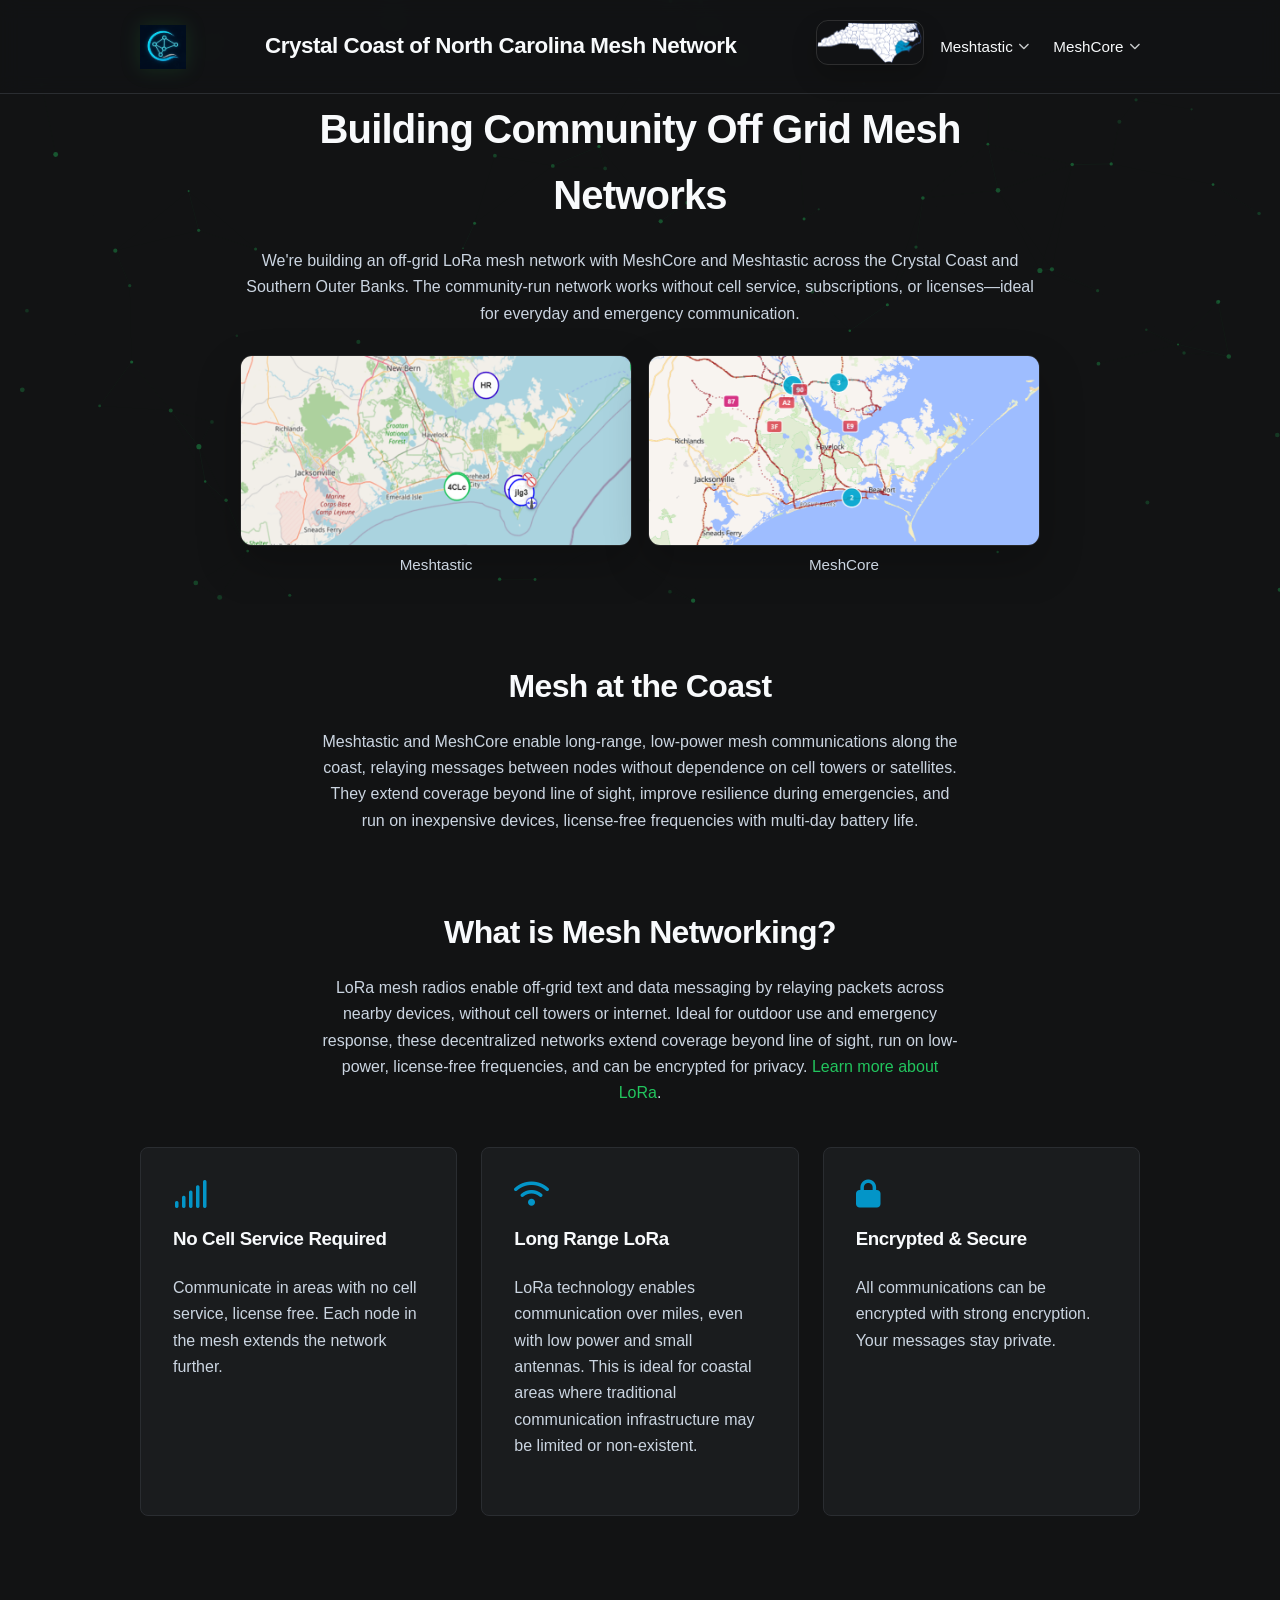
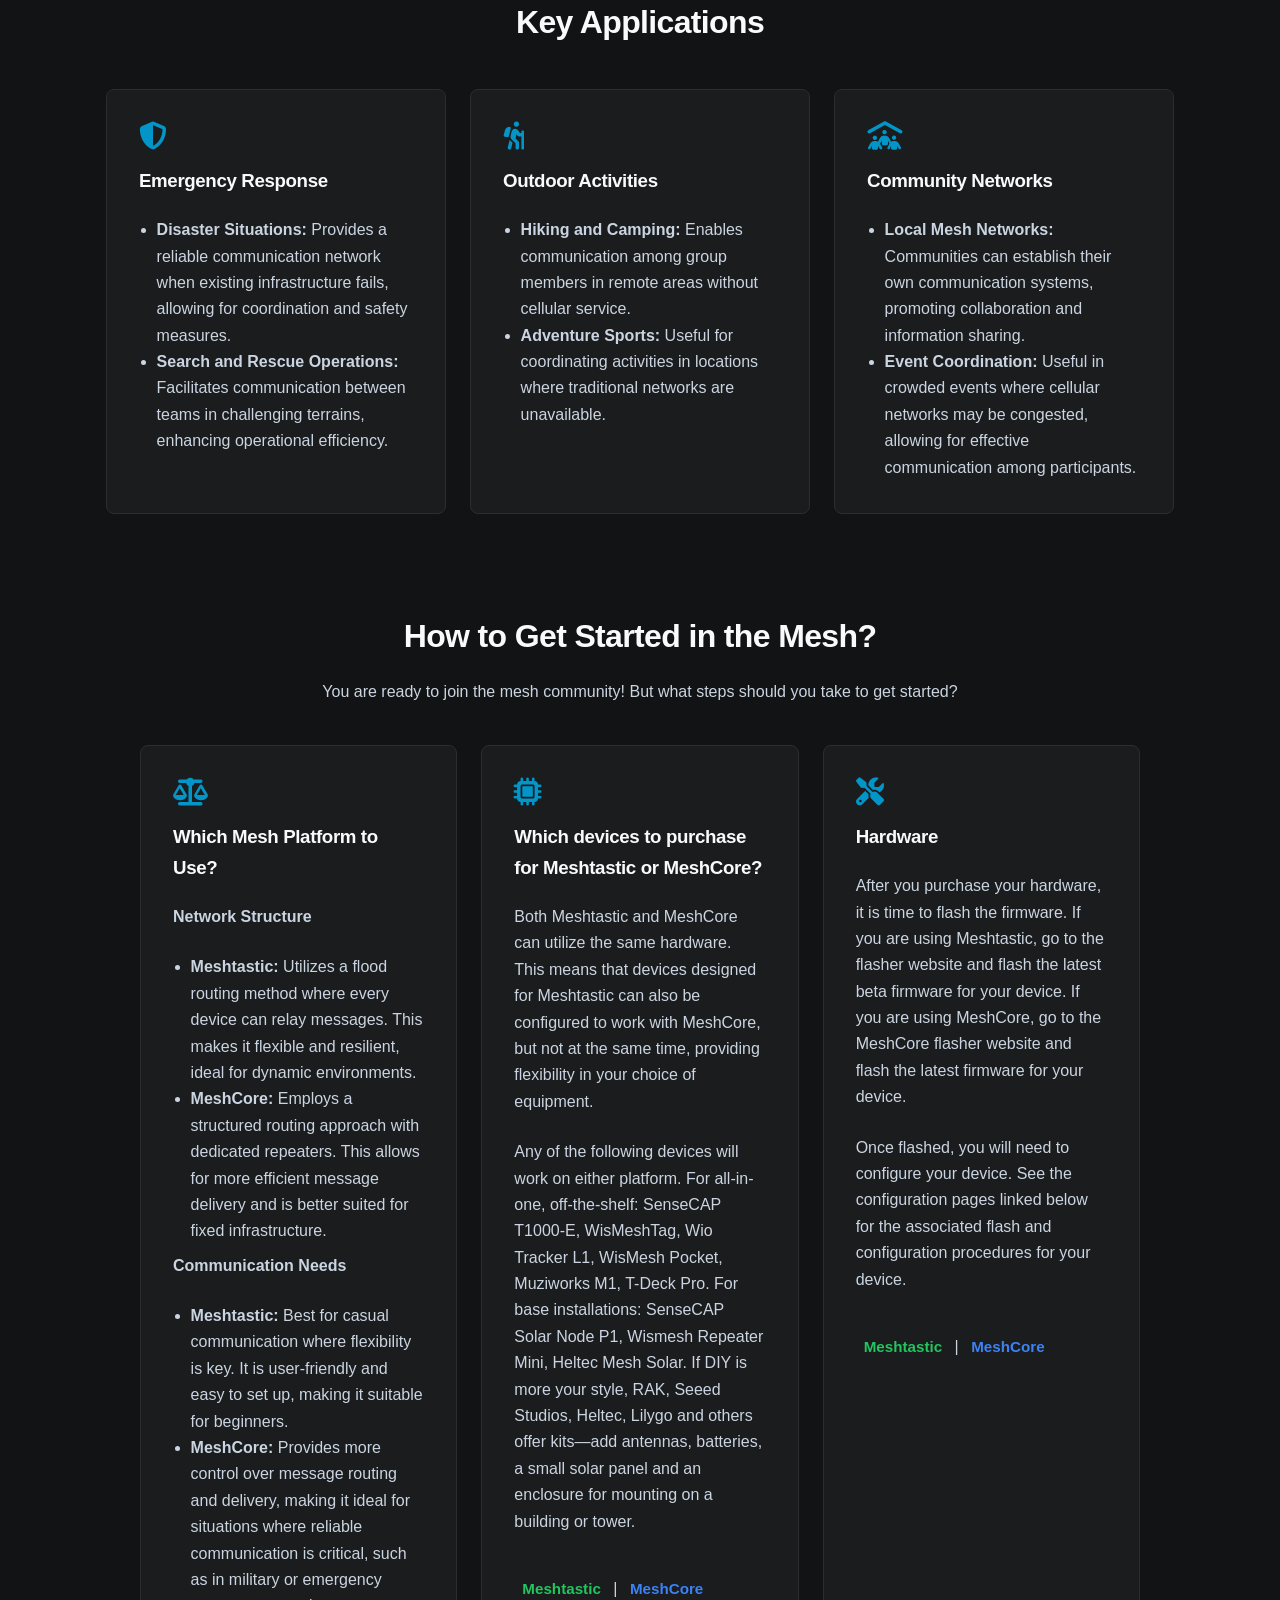
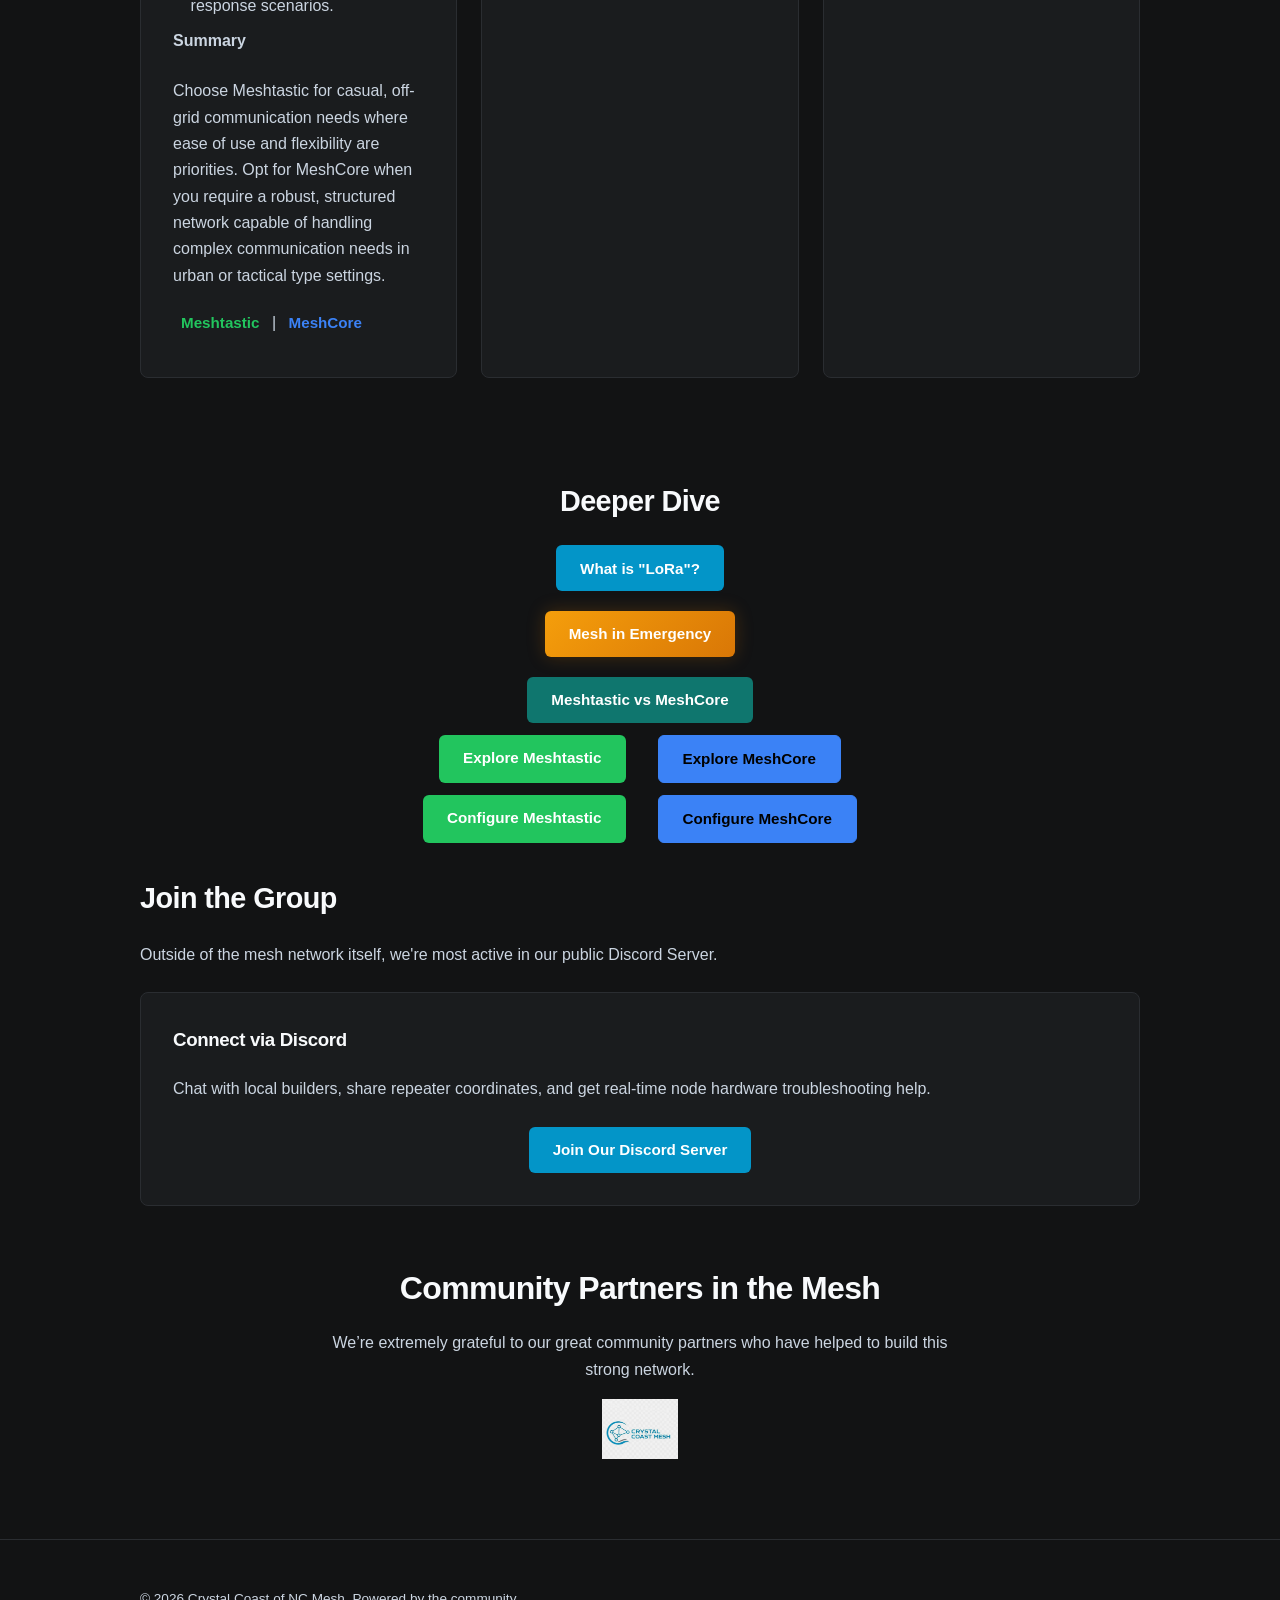
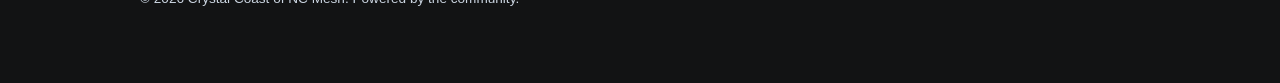
==== commit 0579ce60: "Polish: accessibility focus states, reduced motion, semantic list fix, lazy-load images, copy cleanu" ====
--- a/index.html
+++ b/index.html
@@ -607,9 +607,9 @@
                 <h2>Community Partners in the Mesh</h2>
                 <p>We’re extremely grateful to our great community partners who have helped to build this strong network.</p>
                 <div class="logo-strip">
-                    <img src="./img/CrystalCoastMesh.png" alt="Crystal Coast Mesh logo" class="partner-logo">
-                    <img src="./img/pka_logo.png" alt="PKA logo" class="partner-logo" hidden>
-                    <img src="./img/topks_logo.webp" alt="Topks logo" class="partner-logo" hidden>
+                    <img src="./img/CrystalCoastMesh.png" alt="Crystal Coast Mesh logo" class="partner-logo" loading="lazy" decoding="async">
+                    <img src="./img/pka_logo.png" alt="PKA logo" class="partner-logo" loading="lazy" decoding="async" hidden>
+                    <img src="./img/topks_logo.webp" alt="Topks logo" class="partner-logo" loading="lazy" decoding="async" hidden>
                 </div>
             </div>
         </div>
--- a/includes/style.css
+++ b/includes/style.css
@@ -101,6 +101,31 @@
     text-decoration: underline;
     opacity: 0.9;
     text-shadow: 0 0 8px rgba(34, 197, 94, 0.6);
+}
+
+a:focus-visible,
+button:focus-visible,
+.btn:focus-visible,
+.nav-toggle:focus-visible,
+input:focus-visible,
+select:focus-visible,
+textarea:focus-visible {
+    outline: 2px solid var(--accent-green);
+    outline-offset: 3px;
+    box-shadow: 0 0 0 2px rgba(34, 197, 94, 0.25);
+}
+
+@media (prefers-reduced-motion: reduce) {
+    html {
+        scroll-behavior: auto;
+    }
+
+    *,
+    *::before,
+    *::after {
+        animation: none !important;
+        transition: none !important;
+    }
 }
 
 /* ==========================================================================
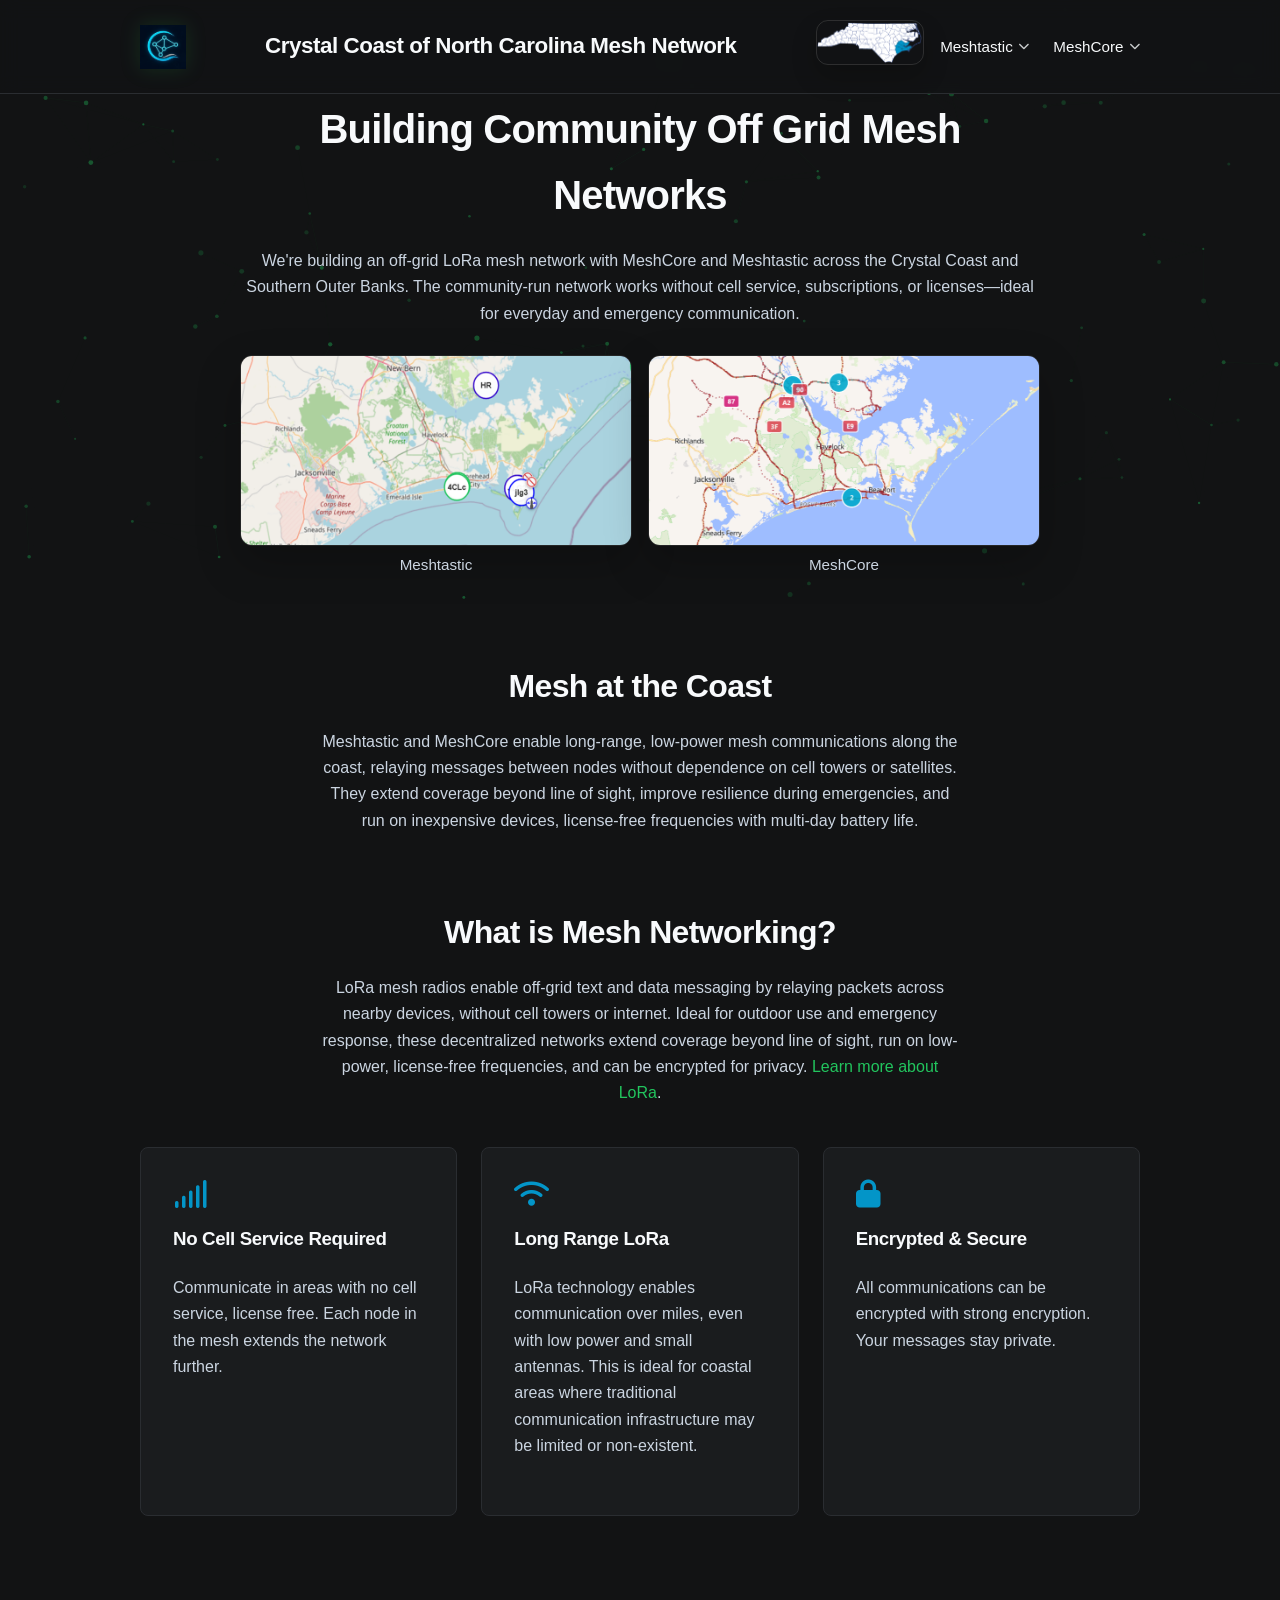
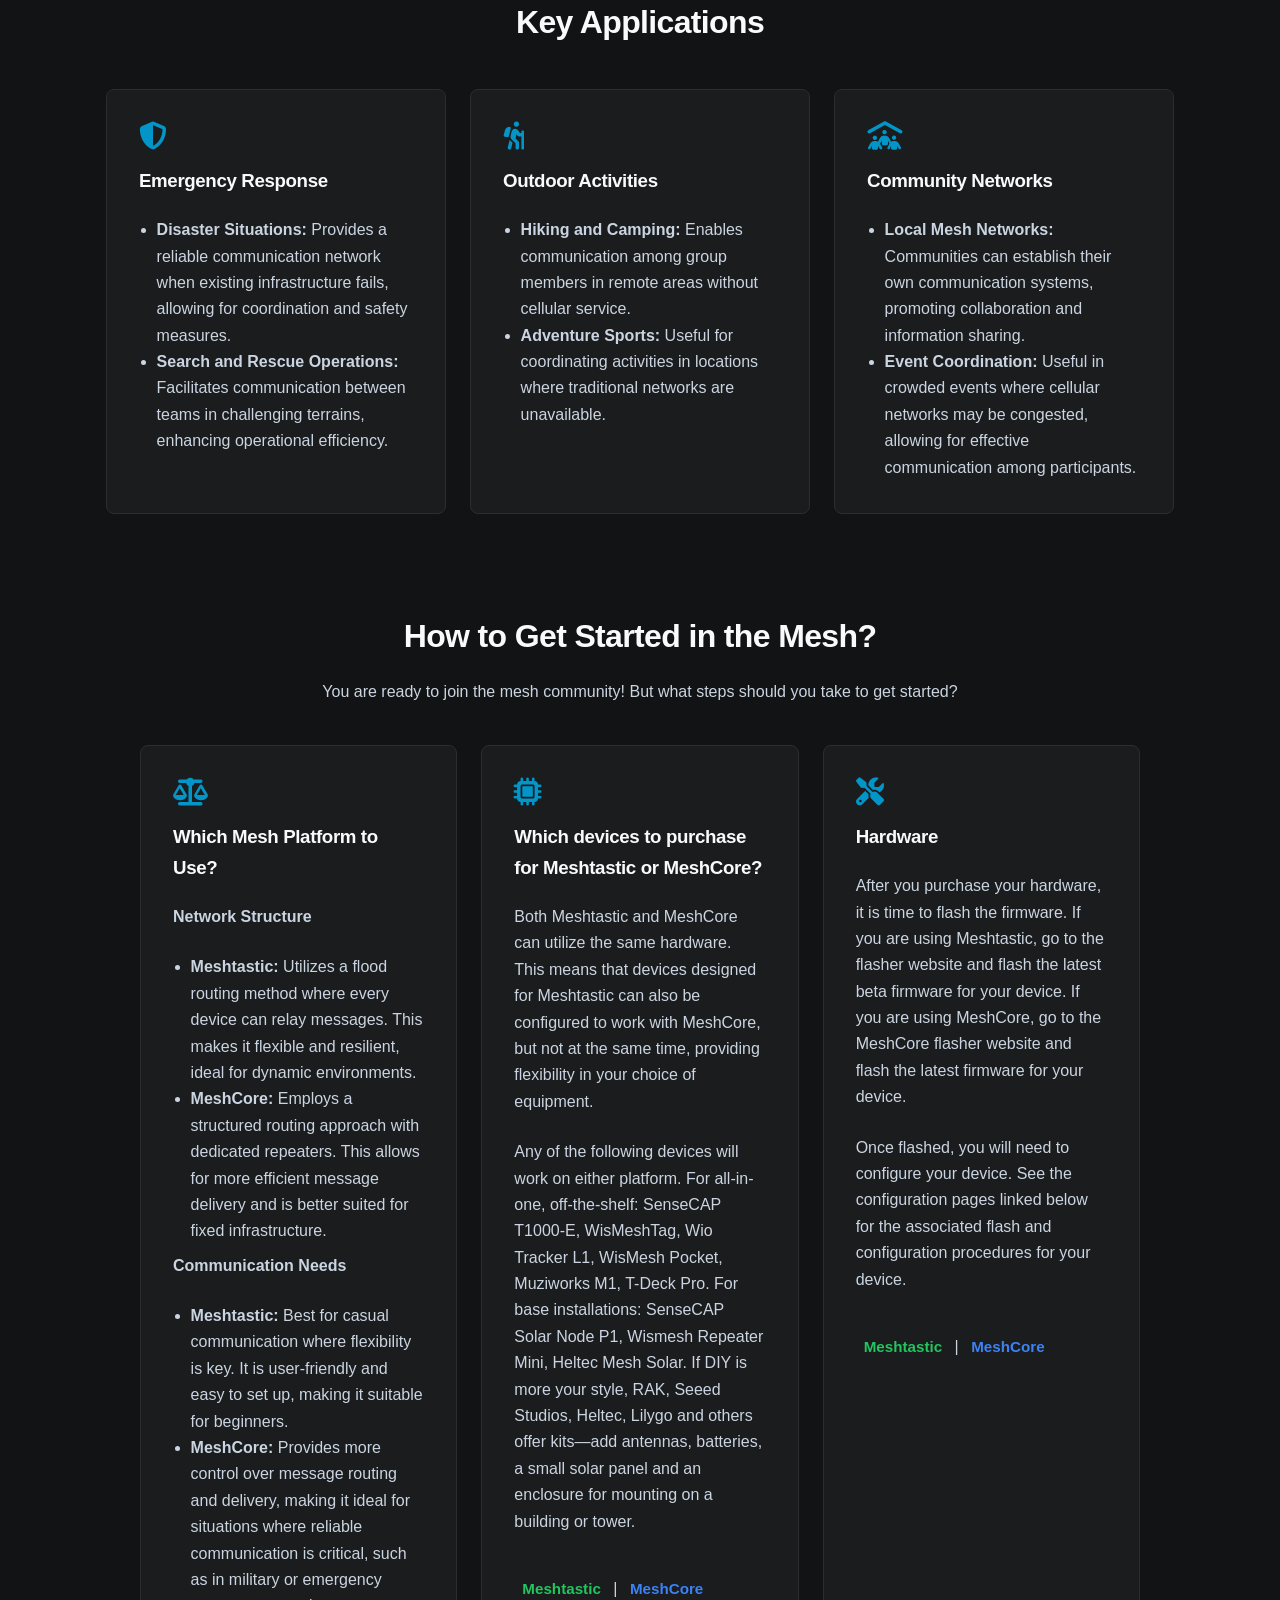
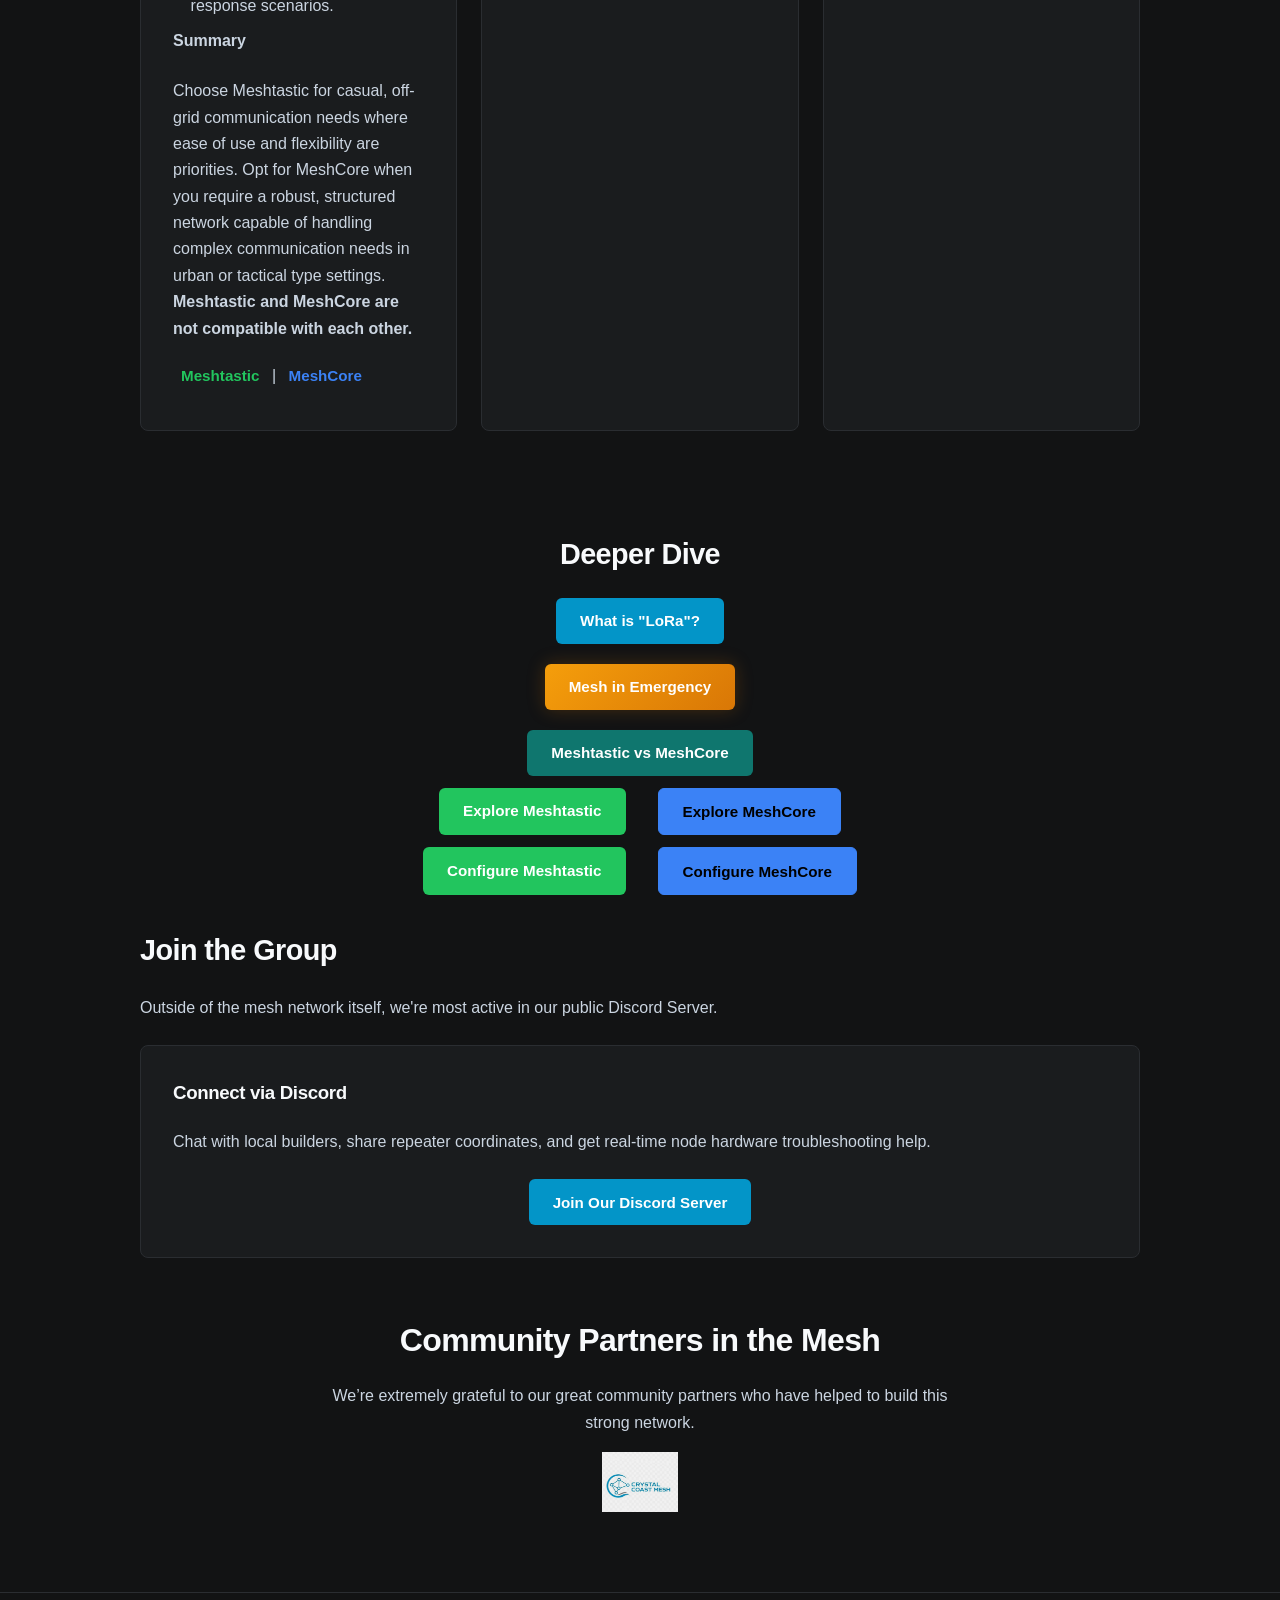
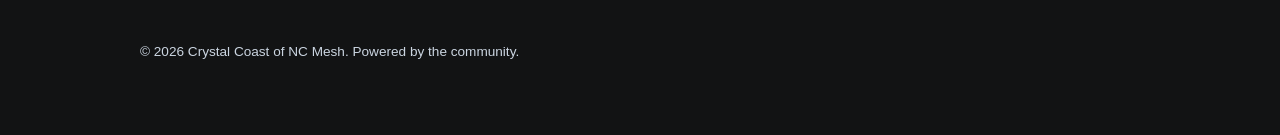
==== commit ad802294: "Add files via upload Signed-off-by: CCMesh <ccmesh@w4cl.net>" ====
--- a/index.html
+++ b/index.html
@@ -1,627 +1,627 @@
-<!DOCTYPE html>
-<html lang="en">
-
-<head>
-    <meta charset="UTF-8">
-    <meta name="viewport" content="width=device-width, initial-scale=1.0">
-    <title>CC Mesh | Crystal Coast Mesh Network</title>
-    <link rel="stylesheet" href="./includes/style.css">
-    <link rel="stylesheet" href="https://cdnjs.cloudflare.com/ajax/libs/font-awesome/6.5.2/css/all.min.css"
-        integrity="sha512-SnH5WK+bZxgPHs44uWIX+LLJAJ9/2PkPKZ5QiAj6Ta86w+fsb2TkcmfRyVX3pBnMFcV7oQPJkl9QevSCWr3W6A=="
-        crossorigin="anonymous" referrerpolicy="no-referrer" />
-
-    <script>
-        document.addEventListener("DOMContentLoaded", () => {
-            if (window.innerWidth <= 768) {
-                const dropdownToggles = document.querySelectorAll('.dropdown-toggle');
-
-                dropdownToggles.forEach(toggle => {
-                    toggle.addEventListener('click', (e) => {
-                        // Block direct redirect link if mobile sub-menu drawer is collapsed
-                        e.preventDefault();
-                        const parentLi = toggle.closest('.dropdown');
-
-                        // Toggle active tracking layouts
-                        parentLi.classList.toggle('active');
-                        const targetMenu = parentLi.querySelector('.dropdown-menu');
-
-                        if (targetMenu.style.display === 'block') {
-                            targetMenu.style.display = 'none';
-                        } else {
-                            targetMenu.style.display = 'block';
-                        }
-                    });
-                });
-            }
-
-            // --- 1. Clean Scroll Reveal Effect ---
-            const observerOptions = { root: null, rootMargin: "0px", threshold: 0.1 };
-            const revealObserver = new IntersectionObserver((entries, observer) => {
-                entries.forEach(entry => {
-                    if (entry.isIntersecting) {
-                        entry.target.style.opacity = "1";
-                        entry.target.style.transform = "translateY(0)";
-                        observer.unobserve(entry.target);
-                    }
-                });
-            }, observerOptions);
-
-            const animatedElements = document.querySelectorAll(".card, .map-placeholder, .hero-content h1, .hero-content p");
-            animatedElements.forEach(el => {
-                el.style.opacity = "0";
-                el.style.transform = "translateY(20px)";
-                el.style.transition = "opacity 0.8s cubic-bezier(0.16, 1, 0.3, 1), transform 0.8s cubic-bezier(0.16, 1, 0.3, 1)";
-                revealObserver.observe(el);
-            });
-
-            // --- 2. Seamless Mesh Network Canvas Engine ---
-            const heroSection = document.querySelector(".hero");
-            if (heroSection) {
-                const canvas = document.createElement("canvas");
-                const ctx = canvas.getContext("2d");
-
-                Object.assign(canvas.style, {
-                    position: "absolute", top: "0", left: "0", width: "100%", height: "100%",
-                    zIndex: "0", pointerEvents: "none"
-                });
-                heroSection.style.position = "relative";
-                heroSection.insertBefore(canvas, heroSection.firstChild);
-
-                let points = [];
-                let maxPoints = 110;
-                const maxDist = 165;
-                let mouse = { x: null, y: null, radius: 220 };
-
-                window.addEventListener("mousemove", (e) => {
-                    const rect = heroSection.getBoundingClientRect();
-                    mouse.x = e.clientX - rect.left;
-                    mouse.y = e.clientY - rect.top;
-                });
-
-                window.addEventListener("mouseleave", () => {
-                    mouse.x = null;
-                    mouse.y = null;
-                });
-
-                class MeshNode {
-                    constructor(startX, startY) {
-                        // Accepts coordinates if repositioning on screen resize boundaries
-                        this.x = startX !== undefined ? startX : Math.random() * canvas.width;
-                        this.y = startY !== undefined ? startY : Math.random() * canvas.height;
-                        this.vx = (Math.random() - 0.5) * 0.16;
-                        this.vy = (Math.random() - 0.5) * 0.16;
-                        this.baseRadius = Math.random() * 1.5 + 0.8;
-                        this.radius = this.baseRadius;
-                        this.pulseFactor = Math.random() * Math.PI;
-                        this.depth = Math.random() * 0.5 + 0.3;
-                    }
-                    update() {
-                        this.x += this.vx;
-                        this.y += this.vy;
-
-                        if (this.x < 0) this.x = canvas.width;
-                        if (this.x > canvas.width) this.x = 0;
-                        if (this.y < 0) this.y = canvas.height;
-                        if (this.y > canvas.height) this.y = 0;
-
-                        this.pulseFactor += 0.012;
-                        this.radius = this.baseRadius + Math.sin(this.pulseFactor) * 0.3;
-
-                        if (mouse.x !== null && mouse.y !== null) {
-                            const dx = mouse.x - this.x;
-                            const dy = mouse.y - this.y;
-                            const distance = Math.hypot(dx, dy);
-
-                            if (distance < mouse.radius) {
-                                const force = (mouse.radius - distance) / mouse.radius;
-                                this.x -= (dx / distance) * force * 0.35;
-                                this.y -= (dy / distance) * force * 0.35;
-                            }
-                        }
-                    }
-                    draw() {
-                        ctx.beginPath();
-                        ctx.arc(this.x, this.y, this.radius, 0, Math.PI * 2);
-                        ctx.fillStyle = `rgba(34, 197, 94, ${this.depth * 0.5})`;
-                        ctx.fill();
-                    }
-                }
-
-                // SMART RESIZE: Scales coordinates instead of wiping arrays
-                function resizeCanvas() {
-                    const oldWidth = canvas.width || heroSection.offsetWidth;
-                    const oldHeight = canvas.height || heroSection.offsetHeight;
-
-                    canvas.width = heroSection.offsetWidth;
-                    canvas.height = heroSection.offsetHeight;
-
-                    const targetPoints = Math.min(Math.floor((canvas.width * canvas.height) / 7500), maxPoints);
-
-                    if (points.length === 0) {
-                        // Initial generation pass on boot up
-                        for (let i = 0; i < targetPoints; i++) {
-                            points.push(new MeshNode());
-                        }
-                    } else {
-                        // Dynamically re-map current coordinate sets safely
-                        points.forEach(p => {
-                            p.x = (p.x / oldWidth) * canvas.width;
-                            p.y = (p.y / oldHeight) * canvas.height;
-                        });
-
-                        // Add or trim nodes smoothly if canvas changes significantly
-                        if (points.length < targetPoints) {
-                            while (points.length < targetPoints) points.push(new MeshNode());
-                        } else if (points.length > targetPoints) {
-                            points.splice(targetPoints);
-                        }
-                    }
-                }
-
-                window.addEventListener("resize", resizeCanvas);
-                resizeCanvas();
-
-                function animateMesh() {
-                    ctx.clearRect(0, 0, canvas.width, canvas.height);
-
-                    for (let i = 0; i < points.length; i++) {
-                        points[i].update();
-                        points[i].draw();
-
-                        for (let j = i + 1; j < points.length; j++) {
-                            const dx = points[i].x - points[j].x;
-                            const dy = points[i].y - points[j].y;
-                            const dist = Math.hypot(dx, dy);
-
-                            if (dist < maxDist) {
-                                let alpha = (1 - dist / maxDist) * 0.13 * (points[i].depth * points[j].depth);
-
-                                if (mouse.x !== null && mouse.y !== null) {
-                                    const mDist1 = Math.hypot(mouse.x - points[i].x, mouse.y - points[i].y);
-                                    const mDist2 = Math.hypot(mouse.x - points[j].x, mouse.y - points[j].y);
-                                    if (mDist1 < mouse.radius || mDist2 < mouse.radius) {
-                                        alpha *= 2.0;
-                                    }
-                                }
-
-                                ctx.beginPath();
-                                ctx.moveTo(points[i].x, points[i].y);
-                                ctx.lineTo(points[j].x, points[j].y);
-                                ctx.strokeStyle = `rgba(34, 197, 94, ${alpha})`;
-                                ctx.lineWidth = dist < maxDist * 0.35 ? 0.8 : 0.4;
-                                ctx.stroke();
-
-                                if (Math.random() < 0.00025 && dist < maxDist * 0.6) {
-                                    ctx.beginPath();
-                                    const pct = (Date.now() % 1800) / 1800;
-                                    const px = points[i].x + dx * pct;
-                                    const py = points[i].y + dy * pct;
-                                    ctx.arc(px, py, 1.8, 0, Math.PI * 2);
-                                    ctx.fillStyle = `rgba(34, 197, 94, ${points[i].depth})`;
-                                    ctx.fill();
-                                }
-                            }
-                        }
-                    }
-                    requestAnimationFrame(animateMesh);
-                }
-                animateMesh();
-            }
-
-            // --- 3. Simple Back-To-Top Button ---
-            const topBtn = document.createElement("button");
-            topBtn.innerHTML = '<i class="fa-solid fa-arrow-up"></i>';
-            Object.assign(topBtn.style, {
-                position: "fixed", bottom: "30px", right: "30px", width: "45px", height: "45px",
-                backgroundColor: "#1a1c1e", color: "#22c55e", border: "1px solid #2a2d31",
-                borderRadius: "50%", cursor: "pointer", display: "none", zIndex: "2000",
-                boxShadow: "0 4px 12px rgba(0,0,0,0.4)", transition: "all 0.3s ease"
-            });
-            document.body.appendChild(topBtn);
-
-            window.addEventListener("scroll", () => {
-                topBtn.style.display = window.scrollY > 400 ? "block" : "none";
-            });
-
-            const navToggle = document.querySelector('.nav-toggle');
-            const navbar = document.querySelector('.navbar');
-            if (navToggle && navbar) {
-                navToggle.addEventListener('click', () => {
-                    const isOpen = navbar.classList.toggle('nav-open');
-                    navToggle.setAttribute('aria-expanded', isOpen ? 'true' : 'false');
-                });
-            }
-
-            const featureCards = document.querySelectorAll('.feature-card');
-            const featurePopup = document.getElementById('feature-popup');
-            const featurePopupTitle = document.getElementById('feature-popup-title');
-            const featurePopupText = document.getElementById('feature-popup-text');
-            const featurePopupLinks = document.getElementById('feature-popup-links');
-            const featurePopupLinkMeshtastic = document.getElementById('feature-popup-link-meshtastic');
-            const featurePopupLinkMeshcore = document.getElementById('feature-popup-link-meshcore');
-            const featurePopupClose = document.querySelector('.feature-popup-close');
-
-            featureCards.forEach(card => {
-                card.addEventListener('click', () => {
-                    featurePopupTitle.textContent = card.dataset.title;
-                    featurePopupText.textContent = card.dataset.text;
-
-                    // Hide links by default
-                    featurePopupLinks.style.display = 'none';
-                    featurePopupLinkMeshtastic.style.display = 'none';
-                    featurePopupLinkMeshcore.style.display = 'none';
-
-                    // Legacy single link support (uses Meshtastic slot)
-                    if (card.dataset.link) {
-                        featurePopupLinkMeshtastic.href = card.dataset.link;
-                        featurePopupLinkMeshtastic.textContent = card.dataset.linkLabel || 'Learn More';
-                        // If the button label is the comparison page, use the darker teal color
-                        if (featurePopupLinkMeshtastic.textContent && featurePopupLinkMeshtastic.textContent.trim() === 'Meshtastic vs MeshCore') {
-                            featurePopupLinkMeshtastic.style.setProperty('background-color', '#0f766e', 'important');
-                            featurePopupLinkMeshtastic.style.setProperty('border-color', '#0f766e', 'important');
-                            featurePopupLinkMeshtastic.style.setProperty('color', '#ffffff', 'important');
-                        } else {
-                            // remove any previously set inline styles so stylesheet rules apply
-                            featurePopupLinkMeshtastic.style.removeProperty('background-color');
-                            featurePopupLinkMeshtastic.style.removeProperty('border-color');
-                            featurePopupLinkMeshtastic.style.removeProperty('color');
-                            if (card.dataset.linkColor) {
-                                featurePopupLinkMeshtastic.style.setProperty('background-color', card.dataset.linkColor, 'important');
-                                featurePopupLinkMeshtastic.style.setProperty('border-color', card.dataset.linkColor, 'important');
-                            }
-                        }
-                        featurePopupLinkMeshtastic.style.display = 'inline-block';
-                        featurePopupLinks.style.display = 'block';
-                    }
-
-                    // Specific Meshtastic / MeshCore links
-                    if (card.dataset.meshtasticLink) {
-                        featurePopupLinkMeshtastic.href = card.dataset.meshtasticLink;
-                        featurePopupLinkMeshtastic.textContent = card.dataset.meshtasticLabel || 'Meshtastic';
-                        // If the button label is the comparison page, use the darker teal color
-                        if (featurePopupLinkMeshtastic.textContent && featurePopupLinkMeshtastic.textContent.trim() === 'Meshtastic vs MeshCore') {
-                            featurePopupLinkMeshtastic.style.setProperty('background-color', '#0f766e', 'important');
-                            featurePopupLinkMeshtastic.style.setProperty('border-color', '#0f766e', 'important');
-                            featurePopupLinkMeshtastic.style.setProperty('color', '#ffffff', 'important');
-                        } else {
-                            featurePopupLinkMeshtastic.style.removeProperty('background-color');
-                            featurePopupLinkMeshtastic.style.removeProperty('border-color');
-                            featurePopupLinkMeshtastic.style.removeProperty('color');
-                        }
-                        featurePopupLinkMeshtastic.style.display = 'inline-block';
-                        featurePopupLinks.style.display = 'block';
-                    }
-
-                    if (card.dataset.meshcoreLink) {
-                        featurePopupLinkMeshcore.href = card.dataset.meshcoreLink;
-                        featurePopupLinkMeshcore.textContent = card.dataset.meshcoreLabel || 'MeshCore';
-                        featurePopupLinkMeshcore.style.display = 'inline-block';
-                        featurePopupLinks.style.display = 'block';
-                    }
-
-                    featurePopup.classList.add('active');
-                    featurePopup.setAttribute('aria-hidden', 'false');
-                });
-            });
-
-            const closePopup = () => {
-                featurePopup.classList.remove('active');
-                featurePopup.setAttribute('aria-hidden', 'true');
-                featurePopupLinks.style.display = 'none';
-                featurePopupLinkMeshtastic.style.backgroundColor = '';
-                featurePopupLinkMeshtastic.style.borderColor = '';
-                featurePopupLinkMeshtastic.style.display = 'none';
-                featurePopupLinkMeshcore.style.display = 'none';
-            };
-
-            featurePopupClose.addEventListener('click', closePopup);
-            featurePopup.addEventListener('click', (e) => {
-                if (e.target === featurePopup) closePopup();
-            });
-
-            document.addEventListener('keydown', (e) => {
-                if (e.key === 'Escape') closePopup();
-            });
-
-            topBtn.addEventListener("click", () => window.scrollTo({ top: 0, behavior: "smooth" }));
-            topBtn.addEventListener("mouseenter", () => {
-                topBtn.style.backgroundColor = "rgba(34, 197, 94, 0.1)";
-                topBtn.style.borderColor = "#22c55e";
-                topBtn.style.boxShadow = "0 0 15px rgba(34, 197, 94, 0.3)";
-            });
-            topBtn.addEventListener("mouseleave", () => {
-                topBtn.style.backgroundColor = "#1a1c1e";
-                topBtn.style.borderColor = "#2a2d31";
-                topBtn.style.boxShadow = "0 4px 12px rgba(0,0,0,0.4)";
-            });
-        });
-    </script>
-
-
-</head>
-
-<body>
-
-    <!-- Header Navigation Bar Layer -->
-    <header class="navbar">
-        <div class="container">
-            <div class="header-brand">
-                <!-- Path explicitly updated to target the local directory syntax -->
-                <a href="index.html" class="logo-brand">
-                    <img src="./img/CCM_logo-night.png" alt="CC Mesh Logo" class="brand-img">
-                </a>
-                <div class="brand-text">Crystal Coast of North Carolina Mesh Network</div>
-                <div class="header-map">
-                    <img src="./img/north-carolina-map-1200px-edit-sized.png" alt="North Carolina map">
-                </div>
-            </div>
-            <button class="nav-toggle" aria-expanded="false" aria-label="Toggle navigation">
-                <i class="fa-solid fa-bars"></i>
-            </button>
-            <nav>
-                <ul class="nav-links">
-                    <!-- Meshtastic Dropdown Nesting Menu -->
-                    <li class="dropdown">
-                        <a href="meshtastic.html" class="dropdown-toggle">Meshtastic <i
-                                class="fa-solid fa-chevron-down nav-arrow"></i></a>
-                        <ul class="dropdown-menu">
-                            <li><a href="meshtastic-vs-meshcore.html"><i class="fa-solid fa-scale-balanced"></i> Meshtastic vs MeshCore</a></li>
-                            <li><a href="meshtastic.html"><i class="fa-solid fa-circle-info"></i> Network Info</a></li>
-                            <li><a href="config-meshtastic.html"><i class="fa-solid fa-sliders"></i> Setup Instructions</a>
-                            </li>
-                        </ul>
-                    </li>
-
-                    <!-- MeshCore Dropdown Nesting Menu -->
-                    <li class="dropdown">
-                        <a href="meshcore.html" class="dropdown-toggle">MeshCore <i
-                                class="fa-solid fa-chevron-down nav-arrow"></i></a>
-                        <ul class="dropdown-menu">
-                            <li><a href="meshtastic-vs-meshcore.html"><i class="fa-solid fa-scale-balanced"></i> Meshtastic vs MeshCore</a></li>
-                            <li><a href="meshcore.html"><i class="fa-solid fa-circle-info"></i> Network Info</a></li>
-                            <li><a href="config-meshcore.html"><i class="fa-solid fa-sliders"></i> Setup Instructions</a>
-                            </li>
-                        </ul>
-                    </li>
-                </ul>
-            </nav>
-        </div>
-    </header>
-
-    <!-- Canvas Hero Target Zone -->
-    <section class="hero">
-        <div class="container hero-content">
-            <h1>Building Community Off Grid Mesh Networks</h1>
-            <p>We're building an off-grid LoRa mesh network with MeshCore and Meshtastic across the Crystal Coast and Southern Outer Banks. The community-run network works without cell service, subscriptions, or licenses—ideal for everyday and emergency communication.</p>
-            <div class="hero-image side-by-side">
-                <figure class="hero-banner-card">
-                    <img src="./img/MeshtasticEWNBannerMap.png" alt="Meshtastic EWN banner map">
-                    <figcaption>Meshtastic</figcaption>
-                </figure>
-                <figure class="hero-banner-card">
-                    <img src="./img/EWNBannerMap.png" alt="EWN banner map">
-                    <figcaption>MeshCore</figcaption>
-                </figure>
-            </div>
-        </div>
-    </section>
-    <section class="hero-content-block">
-        <div class="container">
-            <div class="hero-content-extended">
-                <h2>Mesh at the Coast</h2>
-                <p>Meshtastic and MeshCore enable long-range, low-power mesh communications along the coast, relaying messages between nodes without dependence on cell towers or satellites. They extend coverage beyond line of sight, improve resilience during emergencies, and run on inexpensive devices, license-free frequencies with multi-day battery life.</p>
-            </div>
-        </div>
-    </section>
-    <section class="hero-content-block">
-        <div class="container">
-            <div class="hero-content-extended">
-                <h2>What is Mesh Networking?</h2>
-                <p>LoRa mesh radios enable off-grid text and data messaging by relaying packets across nearby devices, without cell towers or internet. Ideal for outdoor use and emergency response, these decentralized networks extend coverage beyond line of sight, run on low-power, license-free frequencies, and can be encrypted for privacy. <a href="lora.html">Learn more about LoRa</a>.</p>
-            </div>
-        </div>
-    </section>
-
-    <!-- Project Pillars Layout Block -->
-    <section id="about" class="features">
-        <div class="container">
-            <div class="grid-3">
-                <div class="card feature-card" data-title="No Cell Service Required" data-text="Stay connected in areas without coverage by relying on local mesh nodes and repeater links.">
-                    <i class="fa-solid fa-signal feature-icon" style="color: #0395c8;"></i>
-                    <h3>No Cell Service Required</h3>
-                    <p>Communicate in areas with no cell service, license free. Each node in the mesh extends the network further.</p>
-                </div>
-                <div class="card feature-card" data-title="Long Range LoRa" data-text="LoRa links can reach impressive distances with low power, making them ideal for coastal and rural use.">
-                    <i class="fa-solid fa-wifi feature-icon" style="color: #0395c8;"></i>
-                    <h3>Long Range LoRa</h3>
-                    <p>LoRa technology enables communication over miles, even with low power and small antennas. This is ideal for coastal areas where traditional communication infrastructure may be limited or non-existent.</p>
-                </div>
-                <div class="card feature-card" data-title="Encrypted & Secure" data-text="Your messages can be protected with encryption so communications stay private and resilient.">
-                    <i class="fa-solid fa-lock feature-icon" style="color: #0395c8;"></i>
-                    <h3>Encrypted & Secure</h3>
-                    <p>All communications can be encrypted with strong encryption. Your messages stay private.</p>
-                </div>
-            </div>
-        </div>
-    </section>
-    <section class="hero-content-block">
-        <div class="container">
-            <div class="hero-content-extended">
-                <h2>Key Applications</h2>
-                <div class="grid-3 key-apps-row" style="margin-top: 0.75rem;">
-                    <div class="card feature-card" data-title="Emergency Response" data-text="Disaster Situations; Search and Rescue Operations">
-                        <i class="fa-solid fa-shield-halved feature-icon" style="color: #0395c8;"></i>
-                        <h3>Emergency Response</h3>
-                        <p>
-                            <ul style="margin:0; padding-left:1.1rem;">
-                                <li><strong>Disaster Situations:</strong> Provides a reliable communication network when existing infrastructure fails, allowing for coordination and safety measures.</li>
-                                <li><strong>Search and Rescue Operations:</strong> Facilitates communication between teams in challenging terrains, enhancing operational efficiency.</li>
-                            </ul>
-                        </p>
-                    </div>
-                    <div class="card feature-card" data-title="Outdoor Activities" data-text="Hiking and Camping; Adventure Sports">
-                        <i class="fa-solid fa-hiking feature-icon" style="color: #0395c8;"></i>
-                        <h3>Outdoor Activities</h3>
-                        <p>
-                            <ul style="margin:0; padding-left:1.1rem;">
-                                <li><strong>Hiking and Camping:</strong> Enables communication among group members in remote areas without cellular service.</li>
-                                <li><strong>Adventure Sports:</strong> Useful for coordinating activities in locations where traditional networks are unavailable.</li>
-                            </ul>
-                        </p>
-                    </div>
-                    <div class="card feature-card" data-title="Community Networks" data-text="Local Mesh Networks; Event Coordination">
-                        <i class="fa-solid fa-people-roof feature-icon" style="color: #0395c8;"></i>
-                        <h3>Community Networks</h3>
-                        <p>
-                            <ul style="margin:0; padding-left:1.1rem;">
-                                <li><strong>Local Mesh Networks:</strong> Communities can establish their own communication systems, promoting collaboration and information sharing.</li>
-                                <li><strong>Event Coordination:</strong> Useful in crowded events where cellular networks may be congested, allowing for effective communication among participants.</li>
-                            </ul>
-                        </p>
-                    </div>
-                </div>
-            </div>
-        </div>
-    </section>
-
-    <section class="hero-content-block">
-        <div class="container">
-            <div class="hero-content-extended">
-                <h2>How to Get Started in the Mesh?</h2>
-                <p>You are ready to join the mesh community! But what steps should you take to get started?</p>
-             </div>
-        </div>
-    </section>
-    <section class="features">
-        <div class="container" style="display: flex; flex-direction: column; align-items: center;">
-            <div class="grid-3">
-                <div class="card feature-card" data-title="Which Mesh Platform to Use?" data-text="Meshtastic vs MeshCore overview" data-link="meshtastic-vs-meshcore.html" data-link-label="Meshtastic vs MeshCore">
-                    <i class="fa-solid fa-scale-balanced feature-icon" style="color: #0395c8;"></i>
-                    <h3>Which Mesh Platform to Use?</h3>
-                    <div>
-                        <p><strong>Network Structure</strong></p>
-                        <ul style="margin:0 0 0.5rem 1.1rem;">
-                            <li><strong>Meshtastic:</strong> Utilizes a flood routing method where every device can relay messages. This makes it flexible and resilient, ideal for dynamic environments.</li>
-                            <li><strong>MeshCore:</strong> Employs a structured routing approach with dedicated repeaters. This allows for more efficient message delivery and is better suited for fixed infrastructure.</li>
-                        </ul>
-
-                        <p><strong>Communication Needs</strong></p>
-                        <ul style="margin:0 0 0.5rem 1.1rem;">
-                            <li><strong>Meshtastic:</strong> Best for casual communication where flexibility is key. It is user-friendly and easy to set up, making it suitable for beginners.</li>
-                            <li><strong>MeshCore:</strong> Provides more control over message routing and delivery, making it ideal for situations where reliable communication is critical, such as in military or emergency response scenarios.</li>
-                        </ul>
-
-                        <p><strong>Summary</strong></p>
-                        <p style="margin-bottom:0.25rem;">Choose Meshtastic for casual, off-grid communication needs where ease of use and flexibility are priorities. Opt for MeshCore when you require a robust, structured network capable of handling complex communication needs in urban or tactical type settings.</p>
-                    </div>
-                    <p style="margin-bottom:0.25rem;">
-                        <a href="config-meshtastic.html" class="popup-link text-meshtastic">Meshtastic</a>
-                         |
-                        <a href="config-meshcore.html" class="popup-link text-meshcore">MeshCore</a>
-                    </p>
-                </div>
-                <div class="card feature-card" data-title="Which devices to purchase for Meshtastic or MeshCore?" data-text="Both Meshtastic and MeshCore can utilize the same hardware. This means that devices designed for Meshtastic can also be configured to work with MeshCore, but not at the same time, providing flexibility in your choice of equipment.
-
-Any of the following devices will work on either platform. For all in one, off the shelf, SenseCAP T1000-E, WisMeshTag, Wio Tracker L1, WisMesh Pocket, Muziworks M1, T-Deck Pro. For base installations, SenseCAP Solar Node P1,  Wismesh Repeater Mini, Heltec Mesh Solar. If DIY is more you style, then RAK, Seeed Studios, Heltec, Lilygo and others have kits that you add the antenna and batteries and small solar panel and enclosure. These can be installed on a building or tower, depending on where you can install one." data-link="meshtastic-vs-meshcore.html" data-link-label="Meshtastic vs MeshCore" data-link-color="#3b82f6">
-                    <i class="fa-solid fa-microchip feature-icon" style="color: #0395c8;"></i>
-                    <h3>Which devices to purchase for Meshtastic or MeshCore?</h3>
-                    <p>Both Meshtastic and MeshCore can utilize the same hardware. This means that devices designed for Meshtastic can also be configured to work with MeshCore, but not at the same time, providing flexibility in your choice of equipment.</p>
-                    <p>Any of the following devices will work on either platform. For all-in-one, off-the-shelf: SenseCAP T1000-E, WisMeshTag, Wio Tracker L1, WisMesh Pocket, Muziworks M1, T-Deck Pro. For base installations: SenseCAP Solar Node P1, Wismesh Repeater Mini, Heltec Mesh Solar. If DIY is more your style, RAK, Seeed Studios, Heltec, Lilygo and others offer kits—add antennas, batteries, a small solar panel and an enclosure for mounting on a building or tower.</p>
-                    <p style="margin-bottom:0.25rem;">
-                        <a href="config-meshtastic.html" class="popup-link text-meshtastic">Meshtastic</a>
-                         |
-                        <a href="config-meshcore.html" class="popup-link text-meshcore">MeshCore</a>
-                    </p>
-                </div>
-                <div class="card feature-card" data-title="Hardware" data-text="After purchase flash firmware and configure your device. Meshtastic: config-meshtastic.html. MeshCore: config-meshcore.html" data-meshtastic-link="config-meshtastic.html" data-meshtastic-label="Meshtastic Config" data-meshcore-link="config-meshcore.html" data-meshcore-label="MeshCore Config">
-                    <i class="fa-solid fa-screwdriver-wrench feature-icon" style="color: #0395c8;"></i>
-                    <h3>Hardware</h3>
-                    <p>After you purchase your hardware, it is time to flash the firmware. If you are using Meshtastic, go to the flasher website and flash the latest beta firmware for your device. If you are using MeshCore, go to the MeshCore flasher website and flash the latest firmware for your device.</p>
-
-                    <p>Once flashed, you will need to configure your device. See the configuration pages linked below for the associated flash and configuration procedures for your device.</p>
-
-                    <p style="margin-bottom:0.25rem;">
-                        <a href="config-meshtastic.html" class="popup-link text-meshtastic">Meshtastic</a>
-                         |
-                        <a href="config-meshcore.html" class="popup-link text-meshcore">MeshCore</a>
-                    </p>
-                    
-                </div>
-            </div>
-            <div style="height: 1.25rem;"></div>
-            <div style="display: flex; justify-content: center; gap: 1.5rem; flex-wrap: wrap; margin: 1.5rem auto 0; max-width: 900px; width: 100%;">
-            </div>
-        </div>
-    </section>
-
-    <div id="feature-popup" class="feature-popup" aria-hidden="true">
-        <div class="feature-popup-content">
-            <button class="feature-popup-close" aria-label="Close popup">×</button>
-            <h3 id="feature-popup-title"></h3>
-            <p id="feature-popup-text"></p>
-            <div id="feature-popup-links" style="margin-top: 1rem; display: none;">
-                <a id="feature-popup-link-meshtastic" href="#" class="btn btn-primary btn-meshtastic" style="margin-right:0.5rem; display:none;"></a>
-                <a id="feature-popup-link-meshcore" href="#" class="btn btn-secondary btn-meshcore" style="display:none;"></a>
-            </div>
-        </div>
-    </div>
-    <section class="hero-buttons-section">
-        <div class="container">
-            <h2 style="text-align: center; margin-bottom: 1rem;">Deeper Dive</h2>
-            <div class="hero-buttons">
-                <a href="lora.html" class="btn btn-info">What is "LoRa"?</a>
-            </div>
-            <div class="hero-buttons">
-                <a href="mesh-in-emergency.html" class="btn btn-gradient">Mesh in Emergency</a>
-            </div>
-            <div class="hero-buttons">
-                <a href="meshtastic-vs-meshcore.html" class="btn btn-compare">Meshtastic vs MeshCore</a>
-            </div>
-            <div class="hero-buttons" style="margin-top: 0.75rem;">
-                <a href="meshtastic.html" class="btn btn-primary btn-meshtastic">Explore Meshtastic</a>
-                <a href="meshcore.html" class="btn btn-secondary btn-meshcore">Explore MeshCore</a>
-            </div>
-            <div class="hero-buttons" style="margin-top: 0.75rem;">
-                <a href="config-meshtastic.html" class="btn btn-primary btn-meshtastic">Configure Meshtastic</a>
-                <a href="config-meshcore.html" class="btn btn-secondary btn-meshcore">Configure MeshCore</a>
-            </div>
-        </div>
-    </section>
-    <section class="guide-section">
-        <div class="container">
-            <h2>Join the Group</h2>
-            <p>Outside of the mesh network itself, we're most active in our public Discord Server.</p>
-            <div class="card">
-                <h3>Connect via Discord</h3>
-                <p>Chat with local builders, share repeater coordinates, and get real-time node hardware troubleshooting
-                    help.</p>
-                <a href="https://discord.gg/AXgrQzhGuX" target="_blank" rel="noopener noreferrer" class="btn btn-info" style="display: block; width: fit-content; margin: 0.5rem auto 0;">Join Our
-                    Discord Server</a>
-            </div>
-        </div>
-    </section>
-
-    <section class="hero-content-block">
-        <div class="container">
-            <div class="hero-content-extended">
-                <h2>Community Partners in the Mesh</h2>
-                <p>We’re extremely grateful to our great community partners who have helped to build this strong network.</p>
-                <div class="logo-strip">
-                    <img src="./img/CrystalCoastMesh.png" alt="Crystal Coast Mesh logo" class="partner-logo" loading="lazy" decoding="async">
-                    <img src="./img/pka_logo.png" alt="PKA logo" class="partner-logo" loading="lazy" decoding="async" hidden>
-                    <img src="./img/topks_logo.webp" alt="Topks logo" class="partner-logo" loading="lazy" decoding="async" hidden>
-                </div>
-            </div>
-        </div>
-    </section>
-
-    <footer class="footer">
-        <div class="container">
-            <p>© 2026 Crystal Coast of NC Mesh. Powered by the community.</p>
-        </div>
-    </footer>
-
-    <!-- Insert your smart canvas animation script asset block directly below here -->
-</body>
-
-</html>
+<!DOCTYPE html>
+<html lang="en">
+
+<head>
+    <meta charset="UTF-8">
+    <meta name="viewport" content="width=device-width, initial-scale=1.0">
+    <title>CC Mesh | Crystal Coast Mesh Network</title>
+    <link rel="stylesheet" href="./includes/style.css">
+    <link rel="stylesheet" href="https://cdnjs.cloudflare.com/ajax/libs/font-awesome/6.5.2/css/all.min.css"
+        integrity="sha512-SnH5WK+bZxgPHs44uWIX+LLJAJ9/2PkPKZ5QiAj6Ta86w+fsb2TkcmfRyVX3pBnMFcV7oQPJkl9QevSCWr3W6A=="
+        crossorigin="anonymous" referrerpolicy="no-referrer" />
+
+    <script>
+        document.addEventListener("DOMContentLoaded", () => {
+            if (window.innerWidth <= 768) {
+                const dropdownToggles = document.querySelectorAll('.dropdown-toggle');
+
+                dropdownToggles.forEach(toggle => {
+                    toggle.addEventListener('click', (e) => {
+                        // Block direct redirect link if mobile sub-menu drawer is collapsed
+                        e.preventDefault();
+                        const parentLi = toggle.closest('.dropdown');
+
+                        // Toggle active tracking layouts
+                        parentLi.classList.toggle('active');
+                        const targetMenu = parentLi.querySelector('.dropdown-menu');
+
+                        if (targetMenu.style.display === 'block') {
+                            targetMenu.style.display = 'none';
+                        } else {
+                            targetMenu.style.display = 'block';
+                        }
+                    });
+                });
+            }
+
+            // --- 1. Clean Scroll Reveal Effect ---
+            const observerOptions = { root: null, rootMargin: "0px", threshold: 0.1 };
+            const revealObserver = new IntersectionObserver((entries, observer) => {
+                entries.forEach(entry => {
+                    if (entry.isIntersecting) {
+                        entry.target.style.opacity = "1";
+                        entry.target.style.transform = "translateY(0)";
+                        observer.unobserve(entry.target);
+                    }
+                });
+            }, observerOptions);
+
+            const animatedElements = document.querySelectorAll(".card, .map-placeholder, .hero-content h1, .hero-content p");
+            animatedElements.forEach(el => {
+                el.style.opacity = "0";
+                el.style.transform = "translateY(20px)";
+                el.style.transition = "opacity 0.8s cubic-bezier(0.16, 1, 0.3, 1), transform 0.8s cubic-bezier(0.16, 1, 0.3, 1)";
+                revealObserver.observe(el);
+            });
+
+            // --- 2. Seamless Mesh Network Canvas Engine ---
+            const heroSection = document.querySelector(".hero");
+            if (heroSection) {
+                const canvas = document.createElement("canvas");
+                const ctx = canvas.getContext("2d");
+
+                Object.assign(canvas.style, {
+                    position: "absolute", top: "0", left: "0", width: "100%", height: "100%",
+                    zIndex: "0", pointerEvents: "none"
+                });
+                heroSection.style.position = "relative";
+                heroSection.insertBefore(canvas, heroSection.firstChild);
+
+                let points = [];
+                let maxPoints = 110;
+                const maxDist = 165;
+                let mouse = { x: null, y: null, radius: 220 };
+
+                window.addEventListener("mousemove", (e) => {
+                    const rect = heroSection.getBoundingClientRect();
+                    mouse.x = e.clientX - rect.left;
+                    mouse.y = e.clientY - rect.top;
+                });
+
+                window.addEventListener("mouseleave", () => {
+                    mouse.x = null;
+                    mouse.y = null;
+                });
+
+                class MeshNode {
+                    constructor(startX, startY) {
+                        // Accepts coordinates if repositioning on screen resize boundaries
+                        this.x = startX !== undefined ? startX : Math.random() * canvas.width;
+                        this.y = startY !== undefined ? startY : Math.random() * canvas.height;
+                        this.vx = (Math.random() - 0.5) * 0.16;
+                        this.vy = (Math.random() - 0.5) * 0.16;
+                        this.baseRadius = Math.random() * 1.5 + 0.8;
+                        this.radius = this.baseRadius;
+                        this.pulseFactor = Math.random() * Math.PI;
+                        this.depth = Math.random() * 0.5 + 0.3;
+                    }
+                    update() {
+                        this.x += this.vx;
+                        this.y += this.vy;
+
+                        if (this.x < 0) this.x = canvas.width;
+                        if (this.x > canvas.width) this.x = 0;
+                        if (this.y < 0) this.y = canvas.height;
+                        if (this.y > canvas.height) this.y = 0;
+
+                        this.pulseFactor += 0.012;
+                        this.radius = this.baseRadius + Math.sin(this.pulseFactor) * 0.3;
+
+                        if (mouse.x !== null && mouse.y !== null) {
+                            const dx = mouse.x - this.x;
+                            const dy = mouse.y - this.y;
+                            const distance = Math.hypot(dx, dy);
+
+                            if (distance < mouse.radius) {
+                                const force = (mouse.radius - distance) / mouse.radius;
+                                this.x -= (dx / distance) * force * 0.35;
+                                this.y -= (dy / distance) * force * 0.35;
+                            }
+                        }
+                    }
+                    draw() {
+                        ctx.beginPath();
+                        ctx.arc(this.x, this.y, this.radius, 0, Math.PI * 2);
+                        ctx.fillStyle = `rgba(34, 197, 94, ${this.depth * 0.5})`;
+                        ctx.fill();
+                    }
+                }
+
+                // SMART RESIZE: Scales coordinates instead of wiping arrays
+                function resizeCanvas() {
+                    const oldWidth = canvas.width || heroSection.offsetWidth;
+                    const oldHeight = canvas.height || heroSection.offsetHeight;
+
+                    canvas.width = heroSection.offsetWidth;
+                    canvas.height = heroSection.offsetHeight;
+
+                    const targetPoints = Math.min(Math.floor((canvas.width * canvas.height) / 7500), maxPoints);
+
+                    if (points.length === 0) {
+                        // Initial generation pass on boot up
+                        for (let i = 0; i < targetPoints; i++) {
+                            points.push(new MeshNode());
+                        }
+                    } else {
+                        // Dynamically re-map current coordinate sets safely
+                        points.forEach(p => {
+                            p.x = (p.x / oldWidth) * canvas.width;
+                            p.y = (p.y / oldHeight) * canvas.height;
+                        });
+
+                        // Add or trim nodes smoothly if canvas changes significantly
+                        if (points.length < targetPoints) {
+                            while (points.length < targetPoints) points.push(new MeshNode());
+                        } else if (points.length > targetPoints) {
+                            points.splice(targetPoints);
+                        }
+                    }
+                }
+
+                window.addEventListener("resize", resizeCanvas);
+                resizeCanvas();
+
+                function animateMesh() {
+                    ctx.clearRect(0, 0, canvas.width, canvas.height);
+
+                    for (let i = 0; i < points.length; i++) {
+                        points[i].update();
+                        points[i].draw();
+
+                        for (let j = i + 1; j < points.length; j++) {
+                            const dx = points[i].x - points[j].x;
+                            const dy = points[i].y - points[j].y;
+                            const dist = Math.hypot(dx, dy);
+
+                            if (dist < maxDist) {
+                                let alpha = (1 - dist / maxDist) * 0.13 * (points[i].depth * points[j].depth);
+
+                                if (mouse.x !== null && mouse.y !== null) {
+                                    const mDist1 = Math.hypot(mouse.x - points[i].x, mouse.y - points[i].y);
+                                    const mDist2 = Math.hypot(mouse.x - points[j].x, mouse.y - points[j].y);
+                                    if (mDist1 < mouse.radius || mDist2 < mouse.radius) {
+                                        alpha *= 2.0;
+                                    }
+                                }
+
+                                ctx.beginPath();
+                                ctx.moveTo(points[i].x, points[i].y);
+                                ctx.lineTo(points[j].x, points[j].y);
+                                ctx.strokeStyle = `rgba(34, 197, 94, ${alpha})`;
+                                ctx.lineWidth = dist < maxDist * 0.35 ? 0.8 : 0.4;
+                                ctx.stroke();
+
+                                if (Math.random() < 0.00025 && dist < maxDist * 0.6) {
+                                    ctx.beginPath();
+                                    const pct = (Date.now() % 1800) / 1800;
+                                    const px = points[i].x + dx * pct;
+                                    const py = points[i].y + dy * pct;
+                                    ctx.arc(px, py, 1.8, 0, Math.PI * 2);
+                                    ctx.fillStyle = `rgba(34, 197, 94, ${points[i].depth})`;
+                                    ctx.fill();
+                                }
+                            }
+                        }
+                    }
+                    requestAnimationFrame(animateMesh);
+                }
+                animateMesh();
+            }
+
+            // --- 3. Simple Back-To-Top Button ---
+            const topBtn = document.createElement("button");
+            topBtn.innerHTML = '<i class="fa-solid fa-arrow-up"></i>';
+            Object.assign(topBtn.style, {
+                position: "fixed", bottom: "30px", right: "30px", width: "45px", height: "45px",
+                backgroundColor: "#1a1c1e", color: "#22c55e", border: "1px solid #2a2d31",
+                borderRadius: "50%", cursor: "pointer", display: "none", zIndex: "2000",
+                boxShadow: "0 4px 12px rgba(0,0,0,0.4)", transition: "all 0.3s ease"
+            });
+            document.body.appendChild(topBtn);
+
+            window.addEventListener("scroll", () => {
+                topBtn.style.display = window.scrollY > 400 ? "block" : "none";
+            });
+
+            const navToggle = document.querySelector('.nav-toggle');
+            const navbar = document.querySelector('.navbar');
+            if (navToggle && navbar) {
+                navToggle.addEventListener('click', () => {
+                    const isOpen = navbar.classList.toggle('nav-open');
+                    navToggle.setAttribute('aria-expanded', isOpen ? 'true' : 'false');
+                });
+            }
+
+            const featureCards = document.querySelectorAll('.feature-card');
+            const featurePopup = document.getElementById('feature-popup');
+            const featurePopupTitle = document.getElementById('feature-popup-title');
+            const featurePopupText = document.getElementById('feature-popup-text');
+            const featurePopupLinks = document.getElementById('feature-popup-links');
+            const featurePopupLinkMeshtastic = document.getElementById('feature-popup-link-meshtastic');
+            const featurePopupLinkMeshcore = document.getElementById('feature-popup-link-meshcore');
+            const featurePopupClose = document.querySelector('.feature-popup-close');
+
+            featureCards.forEach(card => {
+                card.addEventListener('click', () => {
+                    featurePopupTitle.textContent = card.dataset.title;
+                    featurePopupText.textContent = card.dataset.text;
+
+                    // Hide links by default
+                    featurePopupLinks.style.display = 'none';
+                    featurePopupLinkMeshtastic.style.display = 'none';
+                    featurePopupLinkMeshcore.style.display = 'none';
+
+                    // Legacy single link support (uses Meshtastic slot)
+                    if (card.dataset.link) {
+                        featurePopupLinkMeshtastic.href = card.dataset.link;
+                        featurePopupLinkMeshtastic.textContent = card.dataset.linkLabel || 'Learn More';
+                        // If the button label is the comparison page, use the darker teal color
+                        if (featurePopupLinkMeshtastic.textContent && featurePopupLinkMeshtastic.textContent.trim() === 'Meshtastic vs MeshCore') {
+                            featurePopupLinkMeshtastic.style.setProperty('background-color', '#0f766e', 'important');
+                            featurePopupLinkMeshtastic.style.setProperty('border-color', '#0f766e', 'important');
+                            featurePopupLinkMeshtastic.style.setProperty('color', '#ffffff', 'important');
+                        } else {
+                            // remove any previously set inline styles so stylesheet rules apply
+                            featurePopupLinkMeshtastic.style.removeProperty('background-color');
+                            featurePopupLinkMeshtastic.style.removeProperty('border-color');
+                            featurePopupLinkMeshtastic.style.removeProperty('color');
+                            if (card.dataset.linkColor) {
+                                featurePopupLinkMeshtastic.style.setProperty('background-color', card.dataset.linkColor, 'important');
+                                featurePopupLinkMeshtastic.style.setProperty('border-color', card.dataset.linkColor, 'important');
+                            }
+                        }
+                        featurePopupLinkMeshtastic.style.display = 'inline-block';
+                        featurePopupLinks.style.display = 'block';
+                    }
+
+                    // Specific Meshtastic / MeshCore links
+                    if (card.dataset.meshtasticLink) {
+                        featurePopupLinkMeshtastic.href = card.dataset.meshtasticLink;
+                        featurePopupLinkMeshtastic.textContent = card.dataset.meshtasticLabel || 'Meshtastic';
+                        // If the button label is the comparison page, use the darker teal color
+                        if (featurePopupLinkMeshtastic.textContent && featurePopupLinkMeshtastic.textContent.trim() === 'Meshtastic vs MeshCore') {
+                            featurePopupLinkMeshtastic.style.setProperty('background-color', '#0f766e', 'important');
+                            featurePopupLinkMeshtastic.style.setProperty('border-color', '#0f766e', 'important');
+                            featurePopupLinkMeshtastic.style.setProperty('color', '#ffffff', 'important');
+                        } else {
+                            featurePopupLinkMeshtastic.style.removeProperty('background-color');
+                            featurePopupLinkMeshtastic.style.removeProperty('border-color');
+                            featurePopupLinkMeshtastic.style.removeProperty('color');
+                        }
+                        featurePopupLinkMeshtastic.style.display = 'inline-block';
+                        featurePopupLinks.style.display = 'block';
+                    }
+
+                    if (card.dataset.meshcoreLink) {
+                        featurePopupLinkMeshcore.href = card.dataset.meshcoreLink;
+                        featurePopupLinkMeshcore.textContent = card.dataset.meshcoreLabel || 'MeshCore';
+                        featurePopupLinkMeshcore.style.display = 'inline-block';
+                        featurePopupLinks.style.display = 'block';
+                    }
+
+                    featurePopup.classList.add('active');
+                    featurePopup.setAttribute('aria-hidden', 'false');
+                });
+            });
+
+            const closePopup = () => {
+                featurePopup.classList.remove('active');
+                featurePopup.setAttribute('aria-hidden', 'true');
+                featurePopupLinks.style.display = 'none';
+                featurePopupLinkMeshtastic.style.backgroundColor = '';
+                featurePopupLinkMeshtastic.style.borderColor = '';
+                featurePopupLinkMeshtastic.style.display = 'none';
+                featurePopupLinkMeshcore.style.display = 'none';
+            };
+
+            featurePopupClose.addEventListener('click', closePopup);
+            featurePopup.addEventListener('click', (e) => {
+                if (e.target === featurePopup) closePopup();
+            });
+
+            document.addEventListener('keydown', (e) => {
+                if (e.key === 'Escape') closePopup();
+            });
+
+            topBtn.addEventListener("click", () => window.scrollTo({ top: 0, behavior: "smooth" }));
+            topBtn.addEventListener("mouseenter", () => {
+                topBtn.style.backgroundColor = "rgba(34, 197, 94, 0.1)";
+                topBtn.style.borderColor = "#22c55e";
+                topBtn.style.boxShadow = "0 0 15px rgba(34, 197, 94, 0.3)";
+            });
+            topBtn.addEventListener("mouseleave", () => {
+                topBtn.style.backgroundColor = "#1a1c1e";
+                topBtn.style.borderColor = "#2a2d31";
+                topBtn.style.boxShadow = "0 4px 12px rgba(0,0,0,0.4)";
+            });
+        });
+    </script>
+
+
+</head>
+
+<body>
+
+    <!-- Header Navigation Bar Layer -->
+    <header class="navbar">
+        <div class="container">
+            <div class="header-brand">
+                <!-- Path explicitly updated to target the local directory syntax -->
+                <a href="index.html" class="logo-brand">
+                    <img src="./img/CCM_logo-night.png" alt="CC Mesh Logo" class="brand-img">
+                </a>
+                <div class="brand-text">Crystal Coast of North Carolina Mesh Network</div>
+                <div class="header-map">
+                    <img src="./img/north-carolina-map-1200px-edit-sized.png" alt="North Carolina map">
+                </div>
+            </div>
+            <button class="nav-toggle" aria-expanded="false" aria-label="Toggle navigation">
+                <i class="fa-solid fa-bars"></i>
+            </button>
+            <nav>
+                <ul class="nav-links">
+                    <!-- Meshtastic Dropdown Nesting Menu -->
+                    <li class="dropdown">
+                        <a href="meshtastic.html" class="dropdown-toggle">Meshtastic <i
+                                class="fa-solid fa-chevron-down nav-arrow"></i></a>
+                        <ul class="dropdown-menu">
+                            <li><a href="meshtastic-vs-meshcore.html"><i class="fa-solid fa-scale-balanced"></i> Meshtastic vs MeshCore</a></li>
+                            <li><a href="meshtastic.html"><i class="fa-solid fa-circle-info"></i> Network Info</a></li>
+                            <li><a href="config-meshtastic.html"><i class="fa-solid fa-sliders"></i> Setup Instructions</a>
+                            </li>
+                        </ul>
+                    </li>
+
+                    <!-- MeshCore Dropdown Nesting Menu -->
+                    <li class="dropdown">
+                        <a href="meshcore.html" class="dropdown-toggle">MeshCore <i
+                                class="fa-solid fa-chevron-down nav-arrow"></i></a>
+                        <ul class="dropdown-menu">
+                            <li><a href="meshtastic-vs-meshcore.html"><i class="fa-solid fa-scale-balanced"></i> Meshtastic vs MeshCore</a></li>
+                            <li><a href="meshcore.html"><i class="fa-solid fa-circle-info"></i> Network Info</a></li>
+                            <li><a href="config-meshcore.html"><i class="fa-solid fa-sliders"></i> Setup Instructions</a>
+                            </li>
+                        </ul>
+                    </li>
+                </ul>
+            </nav>
+        </div>
+    </header>
+
+    <!-- Canvas Hero Target Zone -->
+    <section class="hero">
+        <div class="container hero-content">
+            <h1>Building Community Off Grid Mesh Networks</h1>
+            <p>We're building an off-grid LoRa mesh network with MeshCore and Meshtastic across the Crystal Coast and Southern Outer Banks. The community-run network works without cell service, subscriptions, or licenses—ideal for everyday and emergency communication.</p>
+            <div class="hero-image side-by-side">
+                <figure class="hero-banner-card">
+                    <img src="./img/MeshtasticEWNBannerMap.png" alt="Meshtastic EWN banner map">
+                    <figcaption>Meshtastic</figcaption>
+                </figure>
+                <figure class="hero-banner-card">
+                    <img src="./img/EWNBannerMap.png" alt="EWN banner map">
+                    <figcaption>MeshCore</figcaption>
+                </figure>
+            </div>
+        </div>
+    </section>
+    <section class="hero-content-block">
+        <div class="container">
+            <div class="hero-content-extended">
+                <h2>Mesh at the Coast</h2>
+                <p>Meshtastic and MeshCore enable long-range, low-power mesh communications along the coast, relaying messages between nodes without dependence on cell towers or satellites. They extend coverage beyond line of sight, improve resilience during emergencies, and run on inexpensive devices, license-free frequencies with multi-day battery life.</p>
+            </div>
+        </div>
+    </section>
+    <section class="hero-content-block">
+        <div class="container">
+            <div class="hero-content-extended">
+                <h2>What is Mesh Networking?</h2>
+                <p>LoRa mesh radios enable off-grid text and data messaging by relaying packets across nearby devices, without cell towers or internet. Ideal for outdoor use and emergency response, these decentralized networks extend coverage beyond line of sight, run on low-power, license-free frequencies, and can be encrypted for privacy. <a href="lora.html">Learn more about LoRa</a>.</p>
+            </div>
+        </div>
+    </section>
+
+    <!-- Project Pillars Layout Block -->
+    <section id="about" class="features">
+        <div class="container">
+            <div class="grid-3">
+                <div class="card feature-card" data-title="No Cell Service Required" data-text="Stay connected in areas without coverage by relying on local mesh nodes and repeater links.">
+                    <i class="fa-solid fa-signal feature-icon" style="color: #0395c8;"></i>
+                    <h3>No Cell Service Required</h3>
+                    <p>Communicate in areas with no cell service, license free. Each node in the mesh extends the network further.</p>
+                </div>
+                <div class="card feature-card" data-title="Long Range LoRa" data-text="LoRa links can reach impressive distances with low power, making them ideal for coastal and rural use.">
+                    <i class="fa-solid fa-wifi feature-icon" style="color: #0395c8;"></i>
+                    <h3>Long Range LoRa</h3>
+                    <p>LoRa technology enables communication over miles, even with low power and small antennas. This is ideal for coastal areas where traditional communication infrastructure may be limited or non-existent.</p>
+                </div>
+                <div class="card feature-card" data-title="Encrypted & Secure" data-text="Your messages can be protected with encryption so communications stay private and resilient.">
+                    <i class="fa-solid fa-lock feature-icon" style="color: #0395c8;"></i>
+                    <h3>Encrypted & Secure</h3>
+                    <p>All communications can be encrypted with strong encryption. Your messages stay private.</p>
+                </div>
+            </div>
+        </div>
+    </section>
+    <section class="hero-content-block">
+        <div class="container">
+            <div class="hero-content-extended">
+                <h2>Key Applications</h2>
+                <div class="grid-3 key-apps-row" style="margin-top: 0.75rem;">
+                    <div class="card feature-card" data-title="Emergency Response" data-text="Disaster Situations; Search and Rescue Operations">
+                        <i class="fa-solid fa-shield-halved feature-icon" style="color: #0395c8;"></i>
+                        <h3>Emergency Response</h3>
+                        <p>
+                            <ul style="margin:0; padding-left:1.1rem;">
+                                <li><strong>Disaster Situations:</strong> Provides a reliable communication network when existing infrastructure fails, allowing for coordination and safety measures.</li>
+                                <li><strong>Search and Rescue Operations:</strong> Facilitates communication between teams in challenging terrains, enhancing operational efficiency.</li>
+                            </ul>
+                        </p>
+                    </div>
+                    <div class="card feature-card" data-title="Outdoor Activities" data-text="Hiking and Camping; Adventure Sports">
+                        <i class="fa-solid fa-hiking feature-icon" style="color: #0395c8;"></i>
+                        <h3>Outdoor Activities</h3>
+                        <p>
+                            <ul style="margin:0; padding-left:1.1rem;">
+                                <li><strong>Hiking and Camping:</strong> Enables communication among group members in remote areas without cellular service.</li>
+                                <li><strong>Adventure Sports:</strong> Useful for coordinating activities in locations where traditional networks are unavailable.</li>
+                            </ul>
+                        </p>
+                    </div>
+                    <div class="card feature-card" data-title="Community Networks" data-text="Local Mesh Networks; Event Coordination">
+                        <i class="fa-solid fa-people-roof feature-icon" style="color: #0395c8;"></i>
+                        <h3>Community Networks</h3>
+                        <p>
+                            <ul style="margin:0; padding-left:1.1rem;">
+                                <li><strong>Local Mesh Networks:</strong> Communities can establish their own communication systems, promoting collaboration and information sharing.</li>
+                                <li><strong>Event Coordination:</strong> Useful in crowded events where cellular networks may be congested, allowing for effective communication among participants.</li>
+                            </ul>
+                        </p>
+                    </div>
+                </div>
+            </div>
+        </div>
+    </section>
+
+    <section class="hero-content-block">
+        <div class="container">
+            <div class="hero-content-extended">
+                <h2>How to Get Started in the Mesh?</h2>
+                <p>You are ready to join the mesh community! But what steps should you take to get started?</p>
+             </div>
+        </div>
+    </section>
+    <section class="features">
+        <div class="container" style="display: flex; flex-direction: column; align-items: center;">
+            <div class="grid-3">
+                <div class="card feature-card" data-title="Which Mesh Platform to Use?" data-text="Meshtastic vs MeshCore overview" data-link="meshtastic-vs-meshcore.html" data-link-label="Meshtastic vs MeshCore">
+                    <i class="fa-solid fa-scale-balanced feature-icon" style="color: #0395c8;"></i>
+                    <h3>Which Mesh Platform to Use?</h3>
+                    <div>
+                        <p><strong>Network Structure</strong></p>
+                        <ul style="margin:0 0 0.5rem 1.1rem;">
+                            <li><strong>Meshtastic:</strong> Utilizes a flood routing method where every device can relay messages. This makes it flexible and resilient, ideal for dynamic environments.</li>
+                            <li><strong>MeshCore:</strong> Employs a structured routing approach with dedicated repeaters. This allows for more efficient message delivery and is better suited for fixed infrastructure.</li>
+                        </ul>
+
+                        <p><strong>Communication Needs</strong></p>
+                        <ul style="margin:0 0 0.5rem 1.1rem;">
+                            <li><strong>Meshtastic:</strong> Best for casual communication where flexibility is key. It is user-friendly and easy to set up, making it suitable for beginners.</li>
+                            <li><strong>MeshCore:</strong> Provides more control over message routing and delivery, making it ideal for situations where reliable communication is critical, such as in military or emergency response scenarios.</li>
+                        </ul>
+
+                        <p><strong>Summary</strong></p>
+                        <p style="margin-bottom:0.25rem;">Choose Meshtastic for casual, off-grid communication needs where ease of use and flexibility are priorities. Opt for MeshCore when you require a robust, structured network capable of handling complex communication needs in urban or tactical type settings. <b>Meshtastic and MeshCore are not compatible with each other.</b></p>
+                    </div>
+                    <p style="margin-bottom:0.25rem;">
+                        <a href="config-meshtastic.html" class="popup-link text-meshtastic">Meshtastic</a>
+                         |
+                        <a href="config-meshcore.html" class="popup-link text-meshcore">MeshCore</a>
+                    </p>
+                </div>
+                <div class="card feature-card" data-title="Which devices to purchase for Meshtastic or MeshCore?" data-text="Both Meshtastic and MeshCore can utilize the same hardware. This means that devices designed for Meshtastic can also be configured to work with MeshCore, but not at the same time, providing flexibility in your choice of equipment.
+
+Any of the following devices will work on either platform. For all in one, off the shelf, SenseCAP T1000-E, WisMeshTag, Wio Tracker L1, WisMesh Pocket, Muziworks M1, T-Deck Pro. For base installations, SenseCAP Solar Node P1,  Wismesh Repeater Mini, Heltec Mesh Solar. If DIY is more you style, then RAK, Seeed Studios, Heltec, Lilygo and others have kits that you add the antenna and batteries and small solar panel and enclosure. These can be installed on a building or tower, depending on where you can install one." data-link="meshtastic-vs-meshcore.html" data-link-label="Meshtastic vs MeshCore" data-link-color="#3b82f6">
+                    <i class="fa-solid fa-microchip feature-icon" style="color: #0395c8;"></i>
+                    <h3>Which devices to purchase for Meshtastic or MeshCore?</h3>
+                    <p>Both Meshtastic and MeshCore can utilize the same hardware. This means that devices designed for Meshtastic can also be configured to work with MeshCore, but not at the same time, providing flexibility in your choice of equipment.</p>
+                    <p>Any of the following devices will work on either platform. For all-in-one, off-the-shelf: SenseCAP T1000-E, WisMeshTag, Wio Tracker L1, WisMesh Pocket, Muziworks M1, T-Deck Pro. For base installations: SenseCAP Solar Node P1, Wismesh Repeater Mini, Heltec Mesh Solar. If DIY is more your style, RAK, Seeed Studios, Heltec, Lilygo and others offer kits—add antennas, batteries, a small solar panel and an enclosure for mounting on a building or tower.</p>
+                    <p style="margin-bottom:0.25rem;">
+                        <a href="config-meshtastic.html" class="popup-link text-meshtastic">Meshtastic</a>
+                         |
+                        <a href="config-meshcore.html" class="popup-link text-meshcore">MeshCore</a>
+                    </p>
+                </div>
+                <div class="card feature-card" data-title="Hardware" data-text="After purchase flash firmware and configure your device. Meshtastic: config-meshtastic.html. MeshCore: config-meshcore.html" data-meshtastic-link="config-meshtastic.html" data-meshtastic-label="Meshtastic Config" data-meshcore-link="config-meshcore.html" data-meshcore-label="MeshCore Config">
+                    <i class="fa-solid fa-screwdriver-wrench feature-icon" style="color: #0395c8;"></i>
+                    <h3>Hardware</h3>
+                    <p>After you purchase your hardware, it is time to flash the firmware. If you are using Meshtastic, go to the flasher website and flash the latest beta firmware for your device. If you are using MeshCore, go to the MeshCore flasher website and flash the latest firmware for your device.</p>
+
+                    <p>Once flashed, you will need to configure your device. See the configuration pages linked below for the associated flash and configuration procedures for your device.</p>
+
+                    <p style="margin-bottom:0.25rem;">
+                        <a href="config-meshtastic.html" class="popup-link text-meshtastic">Meshtastic</a>
+                         |
+                        <a href="config-meshcore.html" class="popup-link text-meshcore">MeshCore</a>
+                    </p>
+                    
+                </div>
+            </div>
+            <div style="height: 1.25rem;"></div>
+            <div style="display: flex; justify-content: center; gap: 1.5rem; flex-wrap: wrap; margin: 1.5rem auto 0; max-width: 900px; width: 100%;">
+            </div>
+        </div>
+    </section>
+
+    <div id="feature-popup" class="feature-popup" aria-hidden="true">
+        <div class="feature-popup-content">
+            <button class="feature-popup-close" aria-label="Close popup">×</button>
+            <h3 id="feature-popup-title"></h3>
+            <p id="feature-popup-text"></p>
+            <div id="feature-popup-links" style="margin-top: 1rem; display: none;">
+                <a id="feature-popup-link-meshtastic" href="#" class="btn btn-primary btn-meshtastic" style="margin-right:0.5rem; display:none;"></a>
+                <a id="feature-popup-link-meshcore" href="#" class="btn btn-secondary btn-meshcore" style="display:none;"></a>
+            </div>
+        </div>
+    </div>
+    <section class="hero-buttons-section">
+        <div class="container">
+            <h2 style="text-align: center; margin-bottom: 1rem;">Deeper Dive</h2>
+            <div class="hero-buttons">
+                <a href="lora.html" class="btn btn-info">What is "LoRa"?</a>
+            </div>
+            <div class="hero-buttons">
+                <a href="mesh-in-emergency.html" class="btn btn-gradient">Mesh in Emergency</a>
+            </div>
+            <div class="hero-buttons">
+                <a href="meshtastic-vs-meshcore.html" class="btn btn-compare">Meshtastic vs MeshCore</a>
+            </div>
+            <div class="hero-buttons" style="margin-top: 0.75rem;">
+                <a href="meshtastic.html" class="btn btn-primary btn-meshtastic">Explore Meshtastic</a>
+                <a href="meshcore.html" class="btn btn-secondary btn-meshcore">Explore MeshCore</a>
+            </div>
+            <div class="hero-buttons" style="margin-top: 0.75rem;">
+                <a href="config-meshtastic.html" class="btn btn-primary btn-meshtastic">Configure Meshtastic</a>
+                <a href="config-meshcore.html" class="btn btn-secondary btn-meshcore">Configure MeshCore</a>
+            </div>
+        </div>
+    </section>
+    <section class="guide-section">
+        <div class="container">
+            <h2>Join the Group</h2>
+            <p>Outside of the mesh network itself, we're most active in our public Discord Server.</p>
+            <div class="card">
+                <h3>Connect via Discord</h3>
+                <p>Chat with local builders, share repeater coordinates, and get real-time node hardware troubleshooting
+                    help.</p>
+                <a href="https://discord.gg/AXgrQzhGuX" target="_blank" rel="noopener noreferrer" class="btn btn-info" style="display: block; width: fit-content; margin: 0.5rem auto 0;">Join Our
+                    Discord Server</a>
+            </div>
+        </div>
+    </section>
+
+    <section class="hero-content-block">
+        <div class="container">
+            <div class="hero-content-extended">
+                <h2>Community Partners in the Mesh</h2>
+                <p>We’re extremely grateful to our great community partners who have helped to build this strong network.</p>
+                <div class="logo-strip">
+                    <img src="./img/CrystalCoastMesh.png" alt="Crystal Coast Mesh logo" class="partner-logo" loading="lazy" decoding="async">
+                    <img src="./img/pka_logo.png" alt="PKA logo" class="partner-logo" loading="lazy" decoding="async" hidden>
+                    <img src="./img/topks_logo.webp" alt="Topks logo" class="partner-logo" loading="lazy" decoding="async" hidden>
+                </div>
+            </div>
+        </div>
+    </section>
+
+    <footer class="footer">
+        <div class="container">
+            <p>© 2026 Crystal Coast of NC Mesh. Powered by the community.</p>
+        </div>
+    </footer>
+
+    <!-- Insert your smart canvas animation script asset block directly below here -->
+</body>
+
+</html>
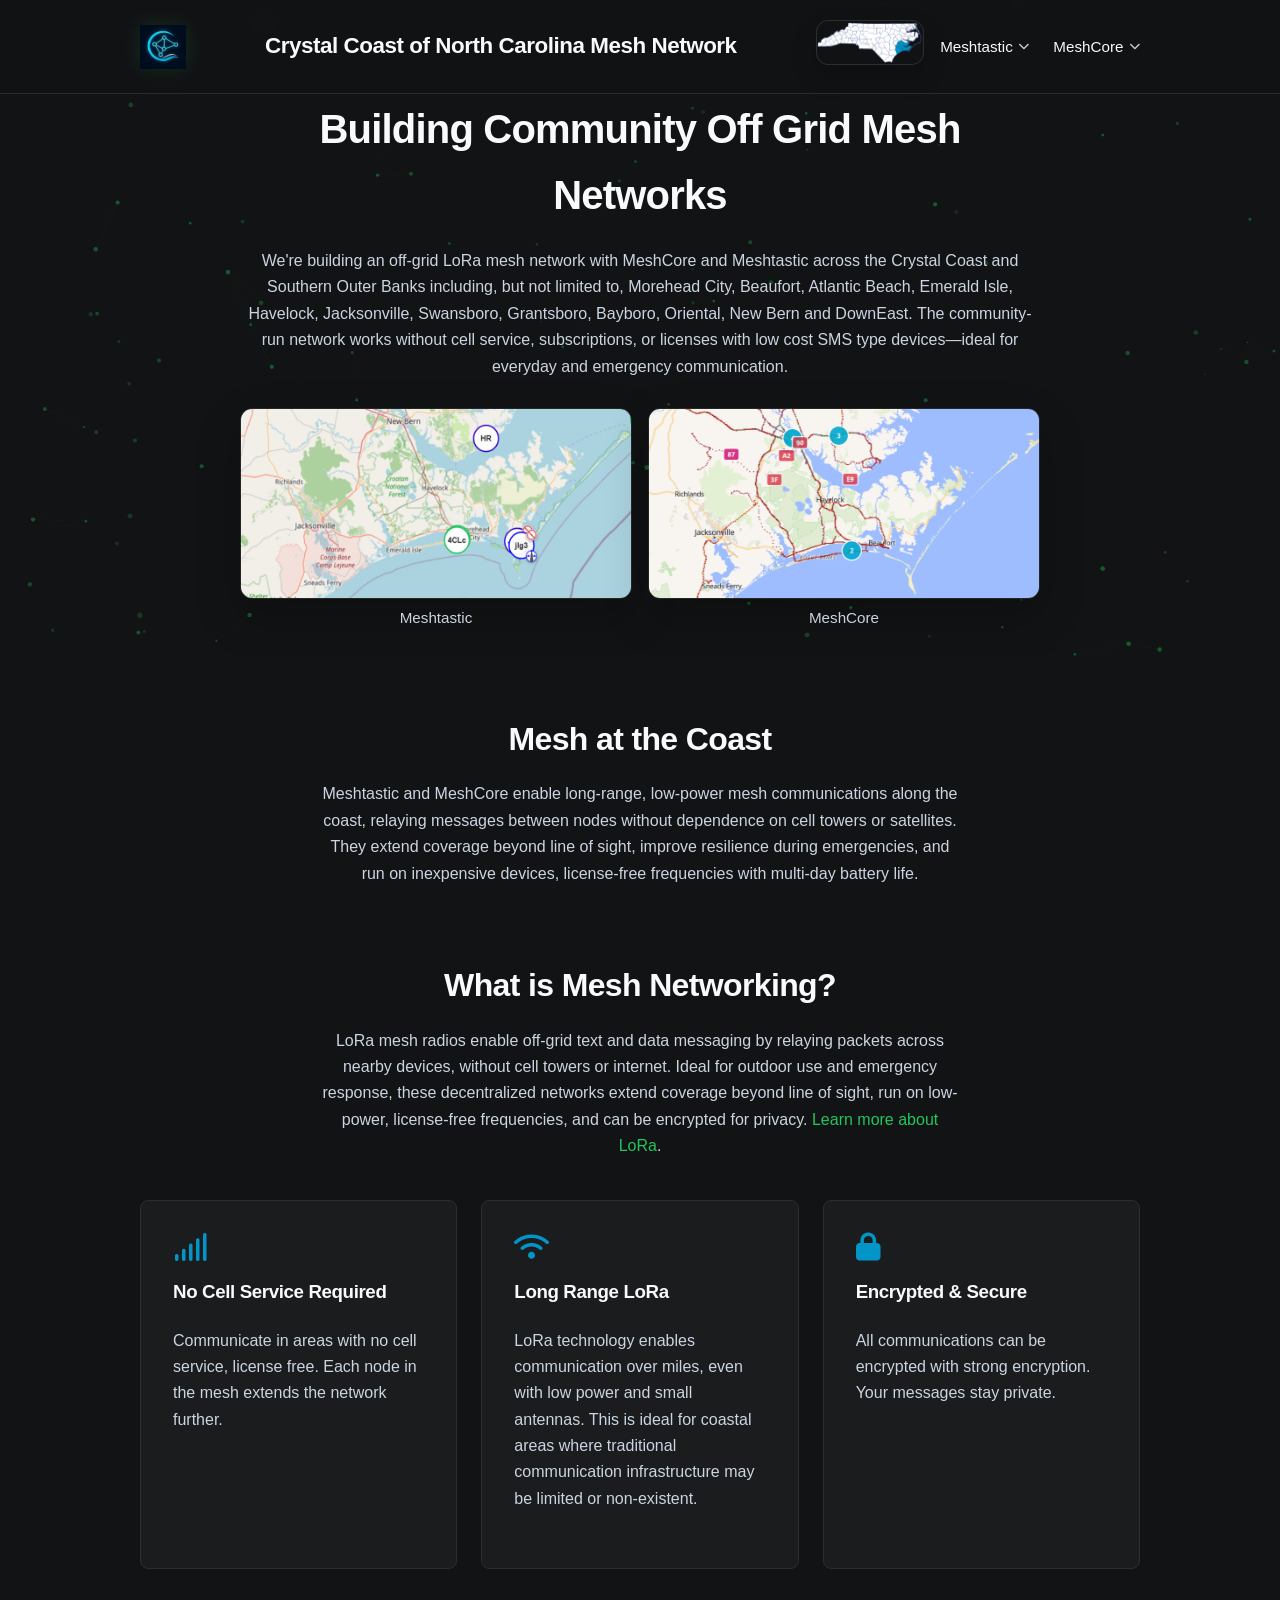
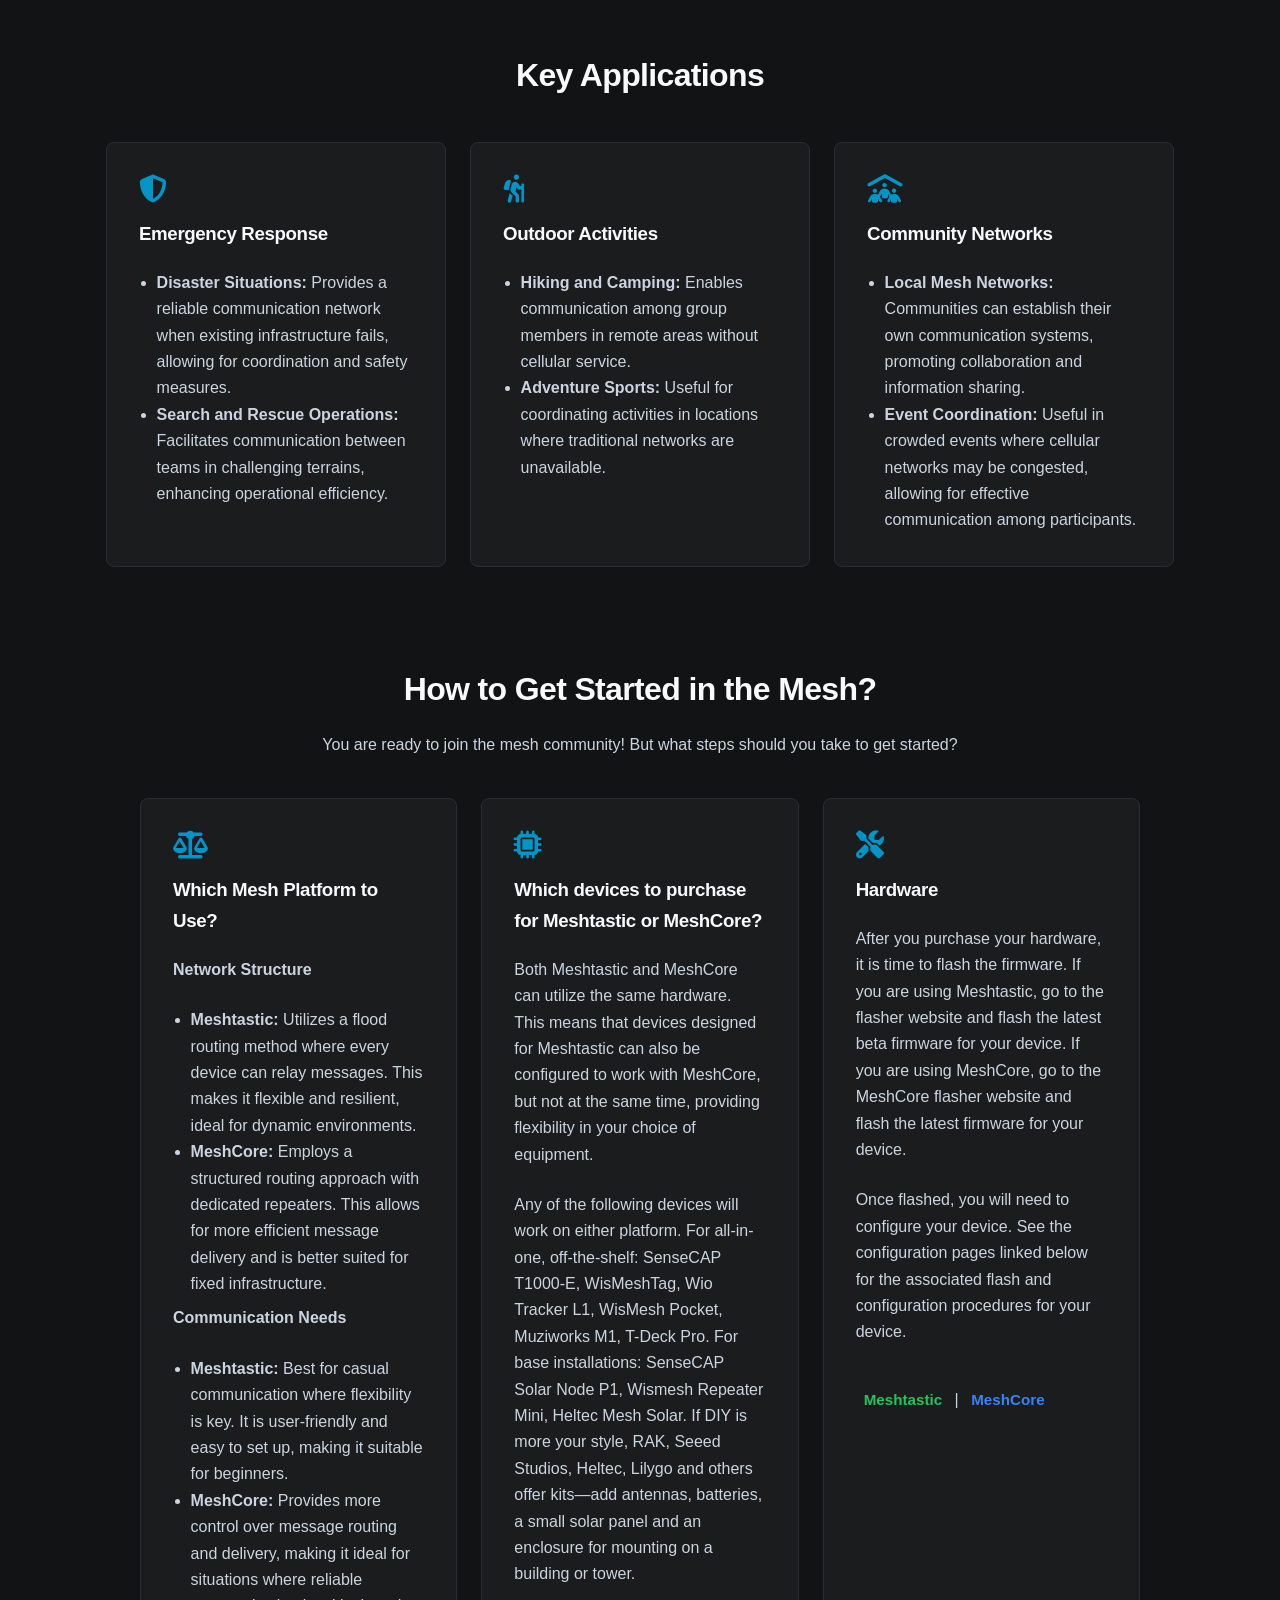
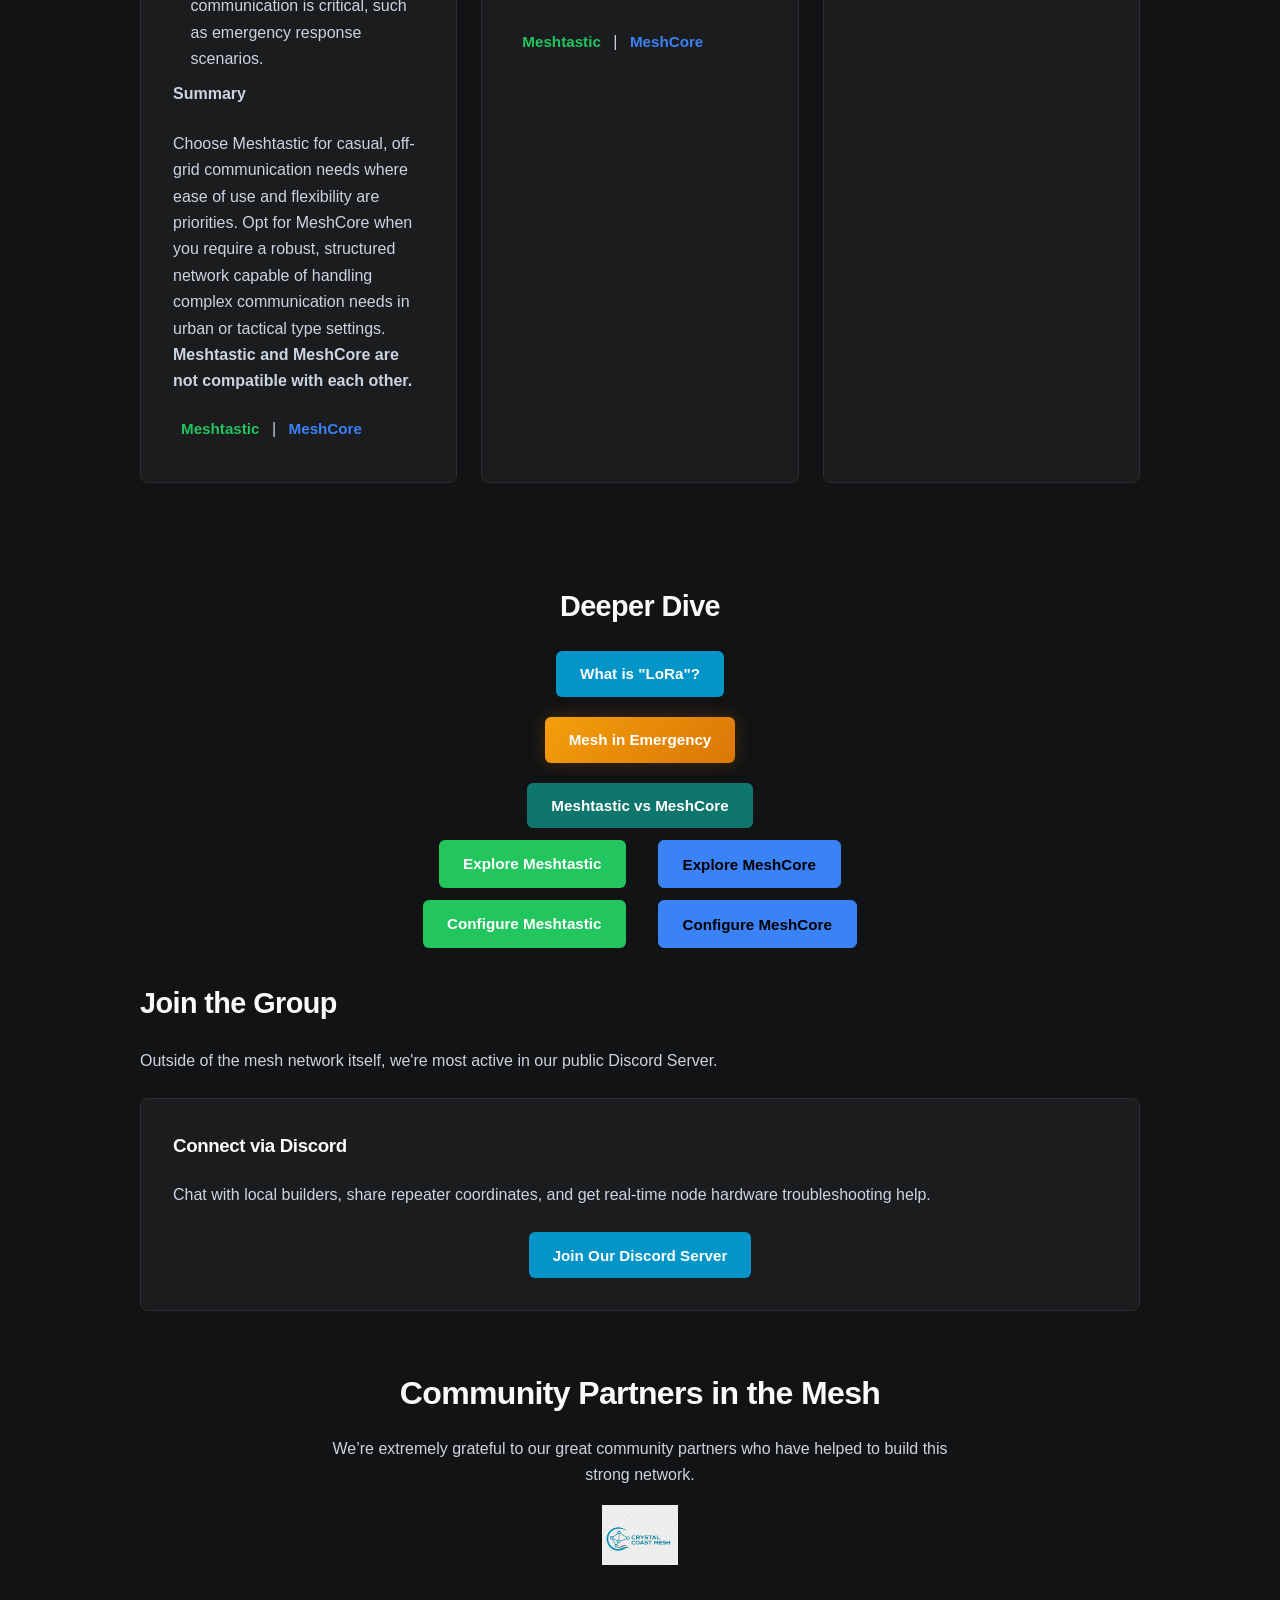
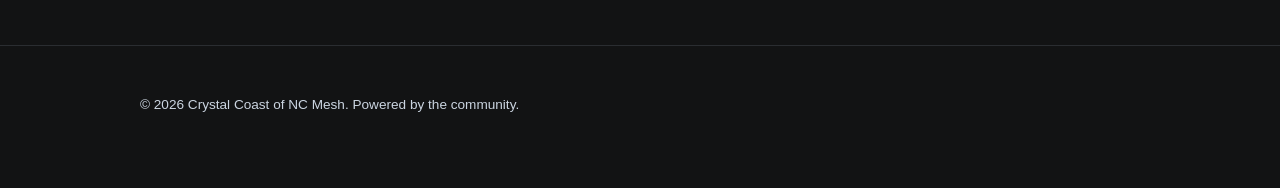
==== commit dbf3c8cf: "Update community mesh network content" ====
--- a/index.html
+++ b/index.html
@@ -392,7 +392,7 @@
     <section class="hero">
         <div class="container hero-content">
             <h1>Building Community Off Grid Mesh Networks</h1>
-            <p>We're building an off-grid LoRa mesh network with MeshCore and Meshtastic across the Crystal Coast and Southern Outer Banks. The community-run network works without cell service, subscriptions, or licenses—ideal for everyday and emergency communication.</p>
+            <p>We're building an off-grid LoRa mesh network with MeshCore and Meshtastic across the Crystal Coast and Southern Outer Banks including, but not limited to, Morehead City, Beaufort, Atlantic Beach, Emerald Isle, Havelock, Jacksonville, Swansboro, Grantsboro, Bayboro, Oriental, New Bern and DownEast. The community-run network works without cell service, subscriptions, or licenses with low cost SMS type devices—ideal for everyday and emergency communication.</p>
             <div class="hero-image side-by-side">
                 <figure class="hero-banner-card">
                     <img src="./img/MeshtasticEWNBannerMap.png" alt="Meshtastic EWN banner map">
@@ -508,7 +508,7 @@
                         <p><strong>Communication Needs</strong></p>
                         <ul style="margin:0 0 0.5rem 1.1rem;">
                             <li><strong>Meshtastic:</strong> Best for casual communication where flexibility is key. It is user-friendly and easy to set up, making it suitable for beginners.</li>
-                            <li><strong>MeshCore:</strong> Provides more control over message routing and delivery, making it ideal for situations where reliable communication is critical, such as in military or emergency response scenarios.</li>
+                            <li><strong>MeshCore:</strong> Provides more control over message routing and delivery, making it ideal for situations where reliable communication is critical, such as emergency response scenarios.</li>
                         </ul>
 
                         <p><strong>Summary</strong></p>
